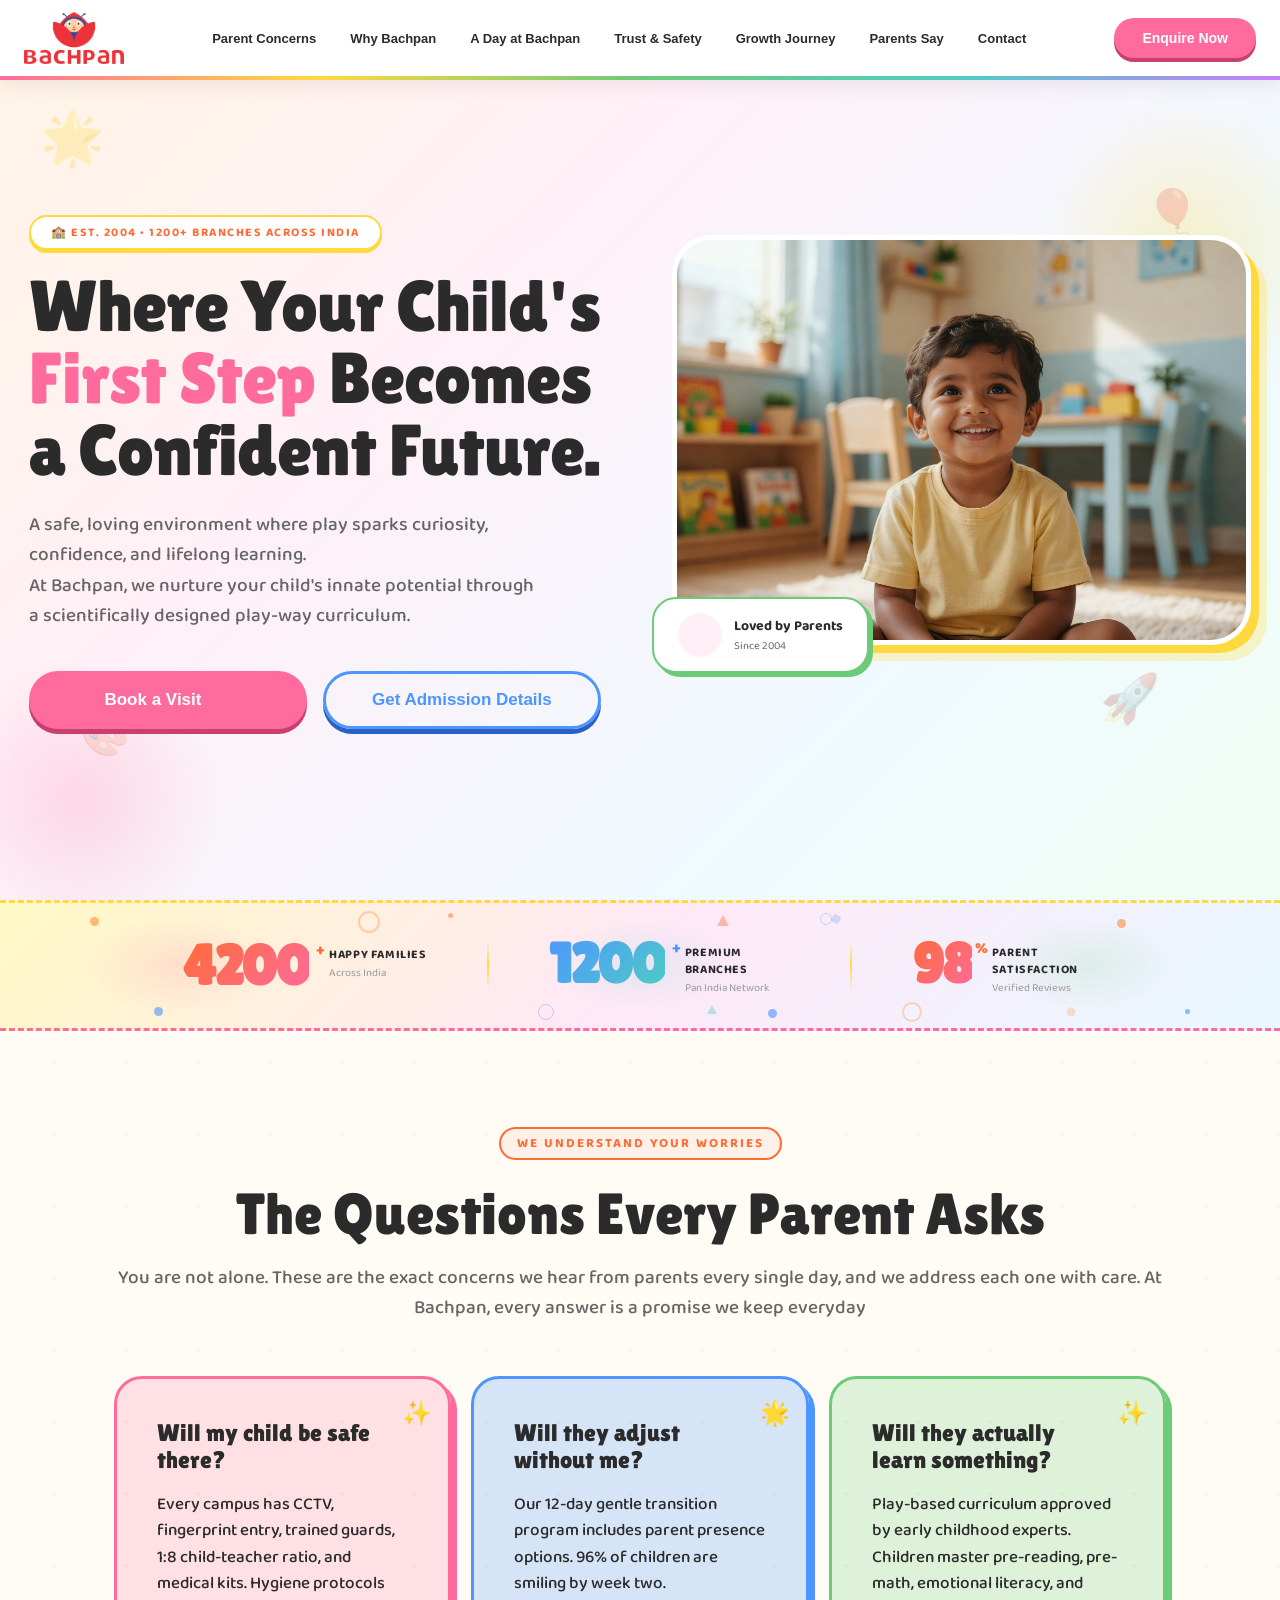
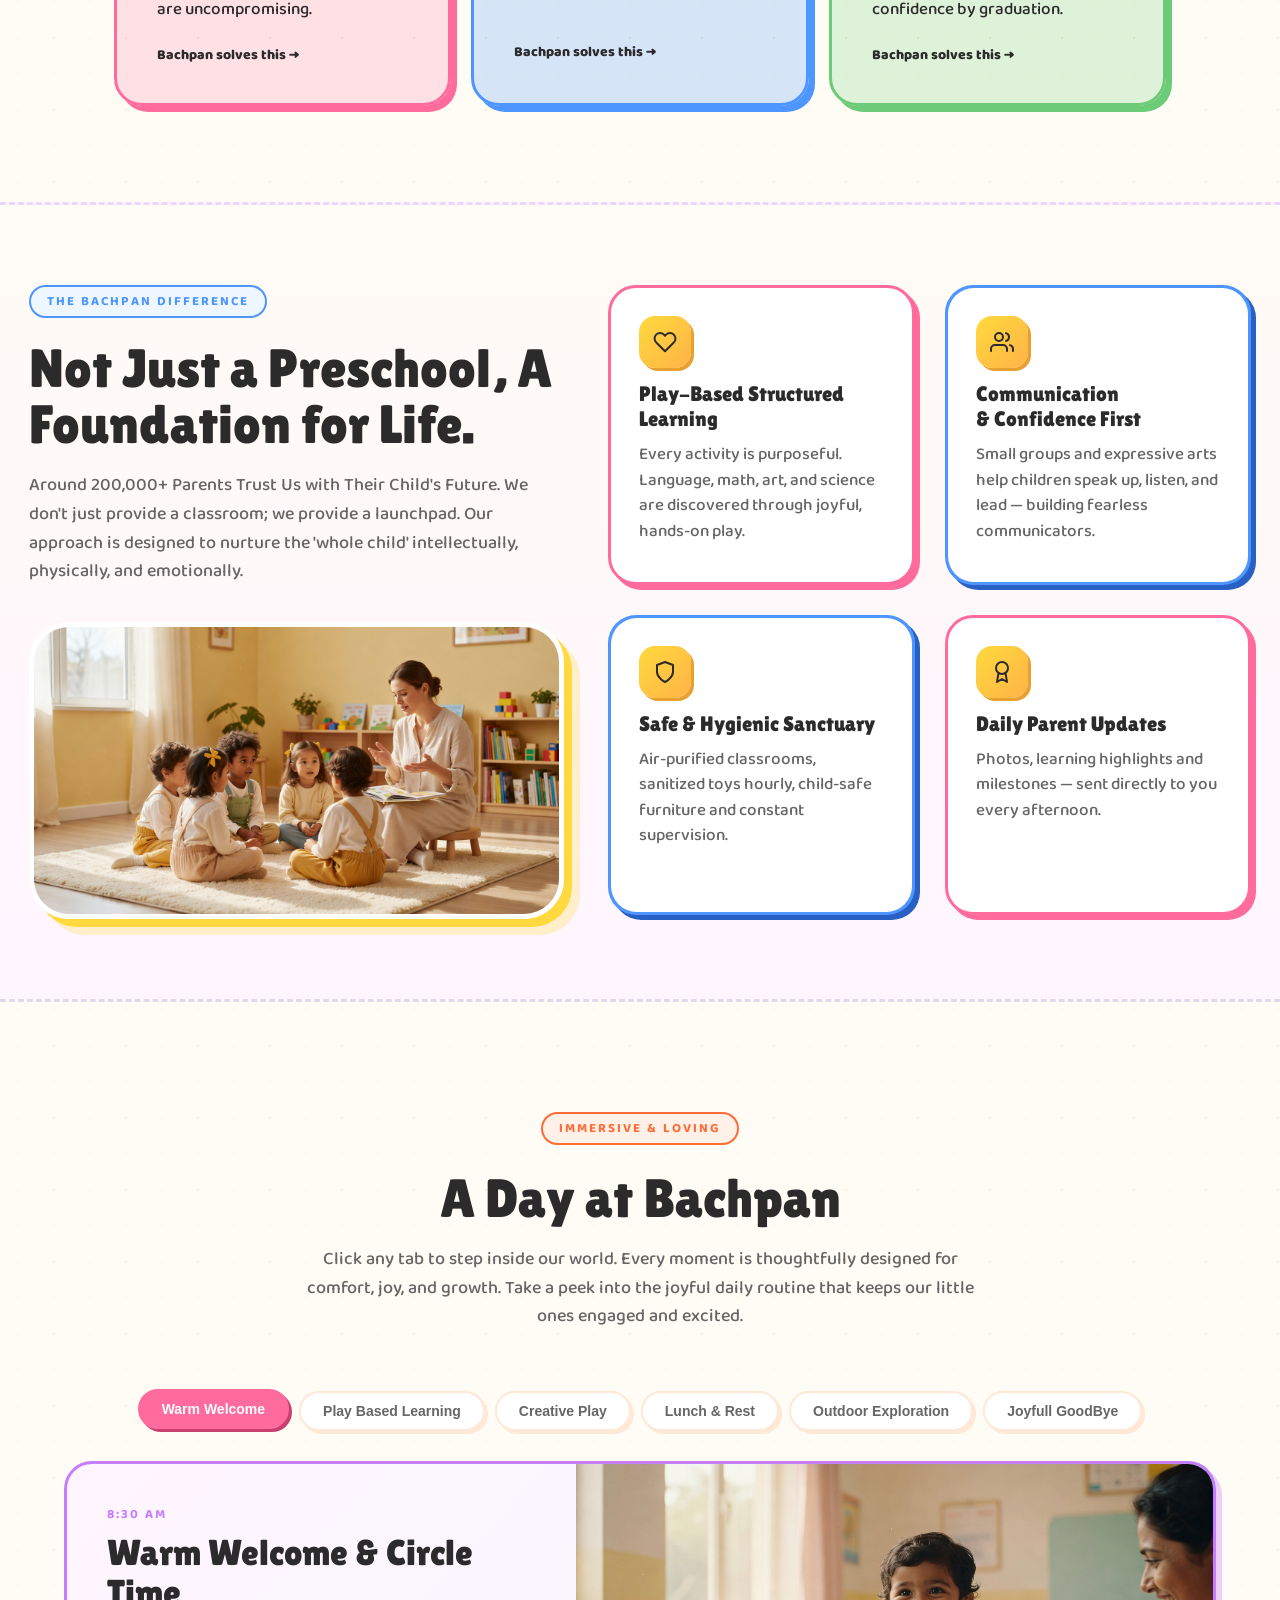
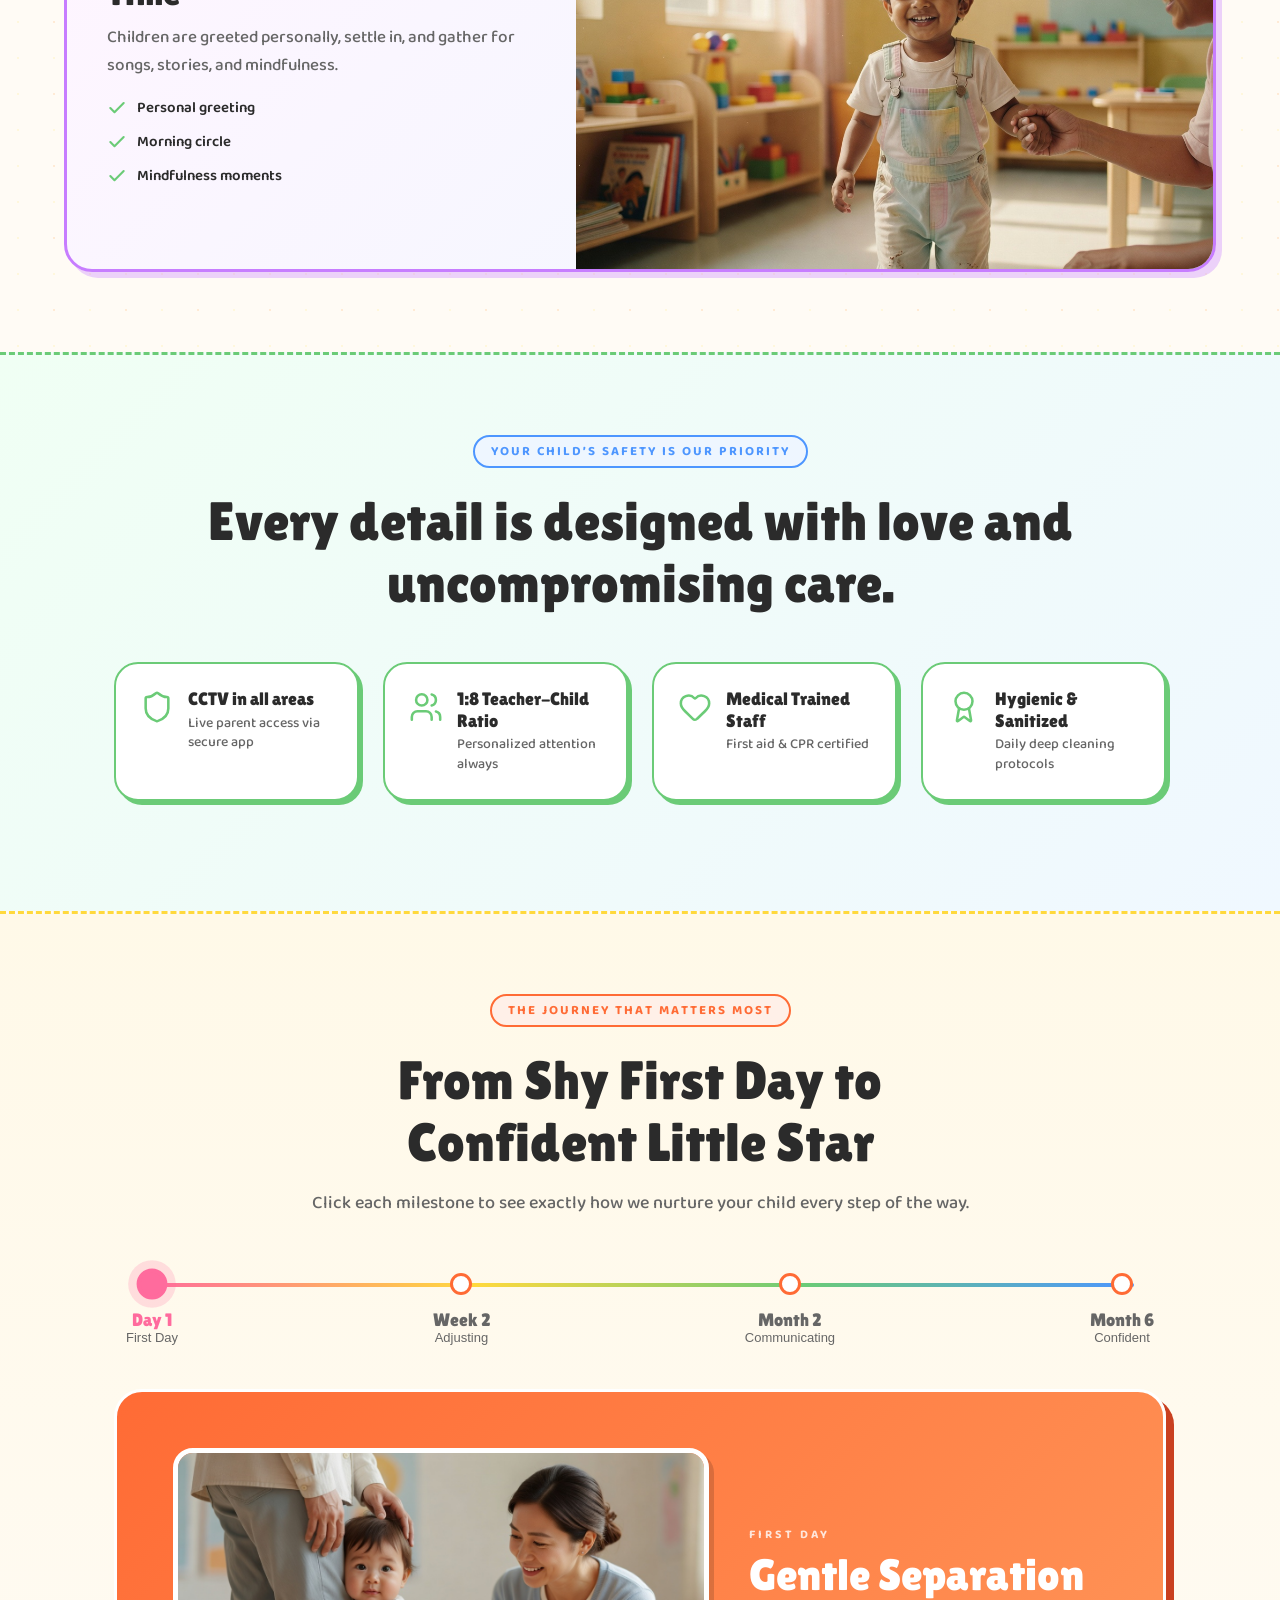
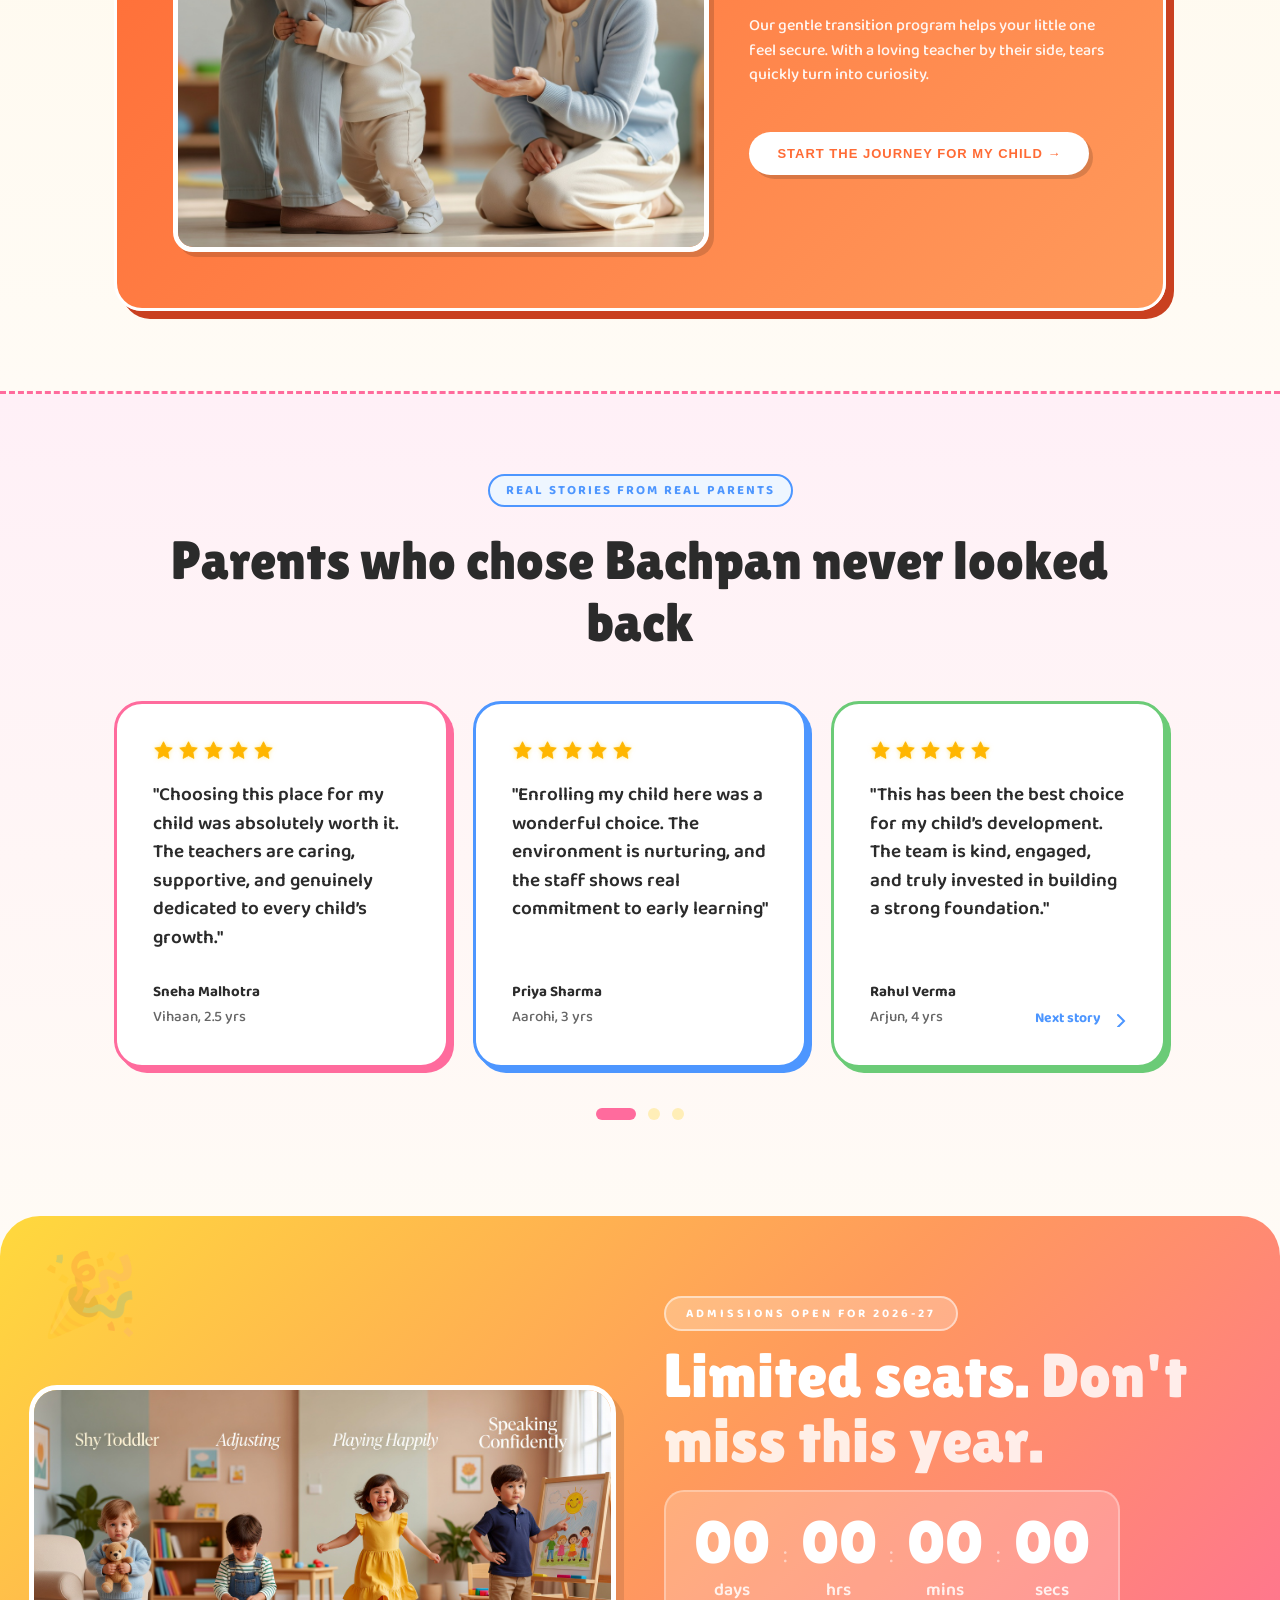
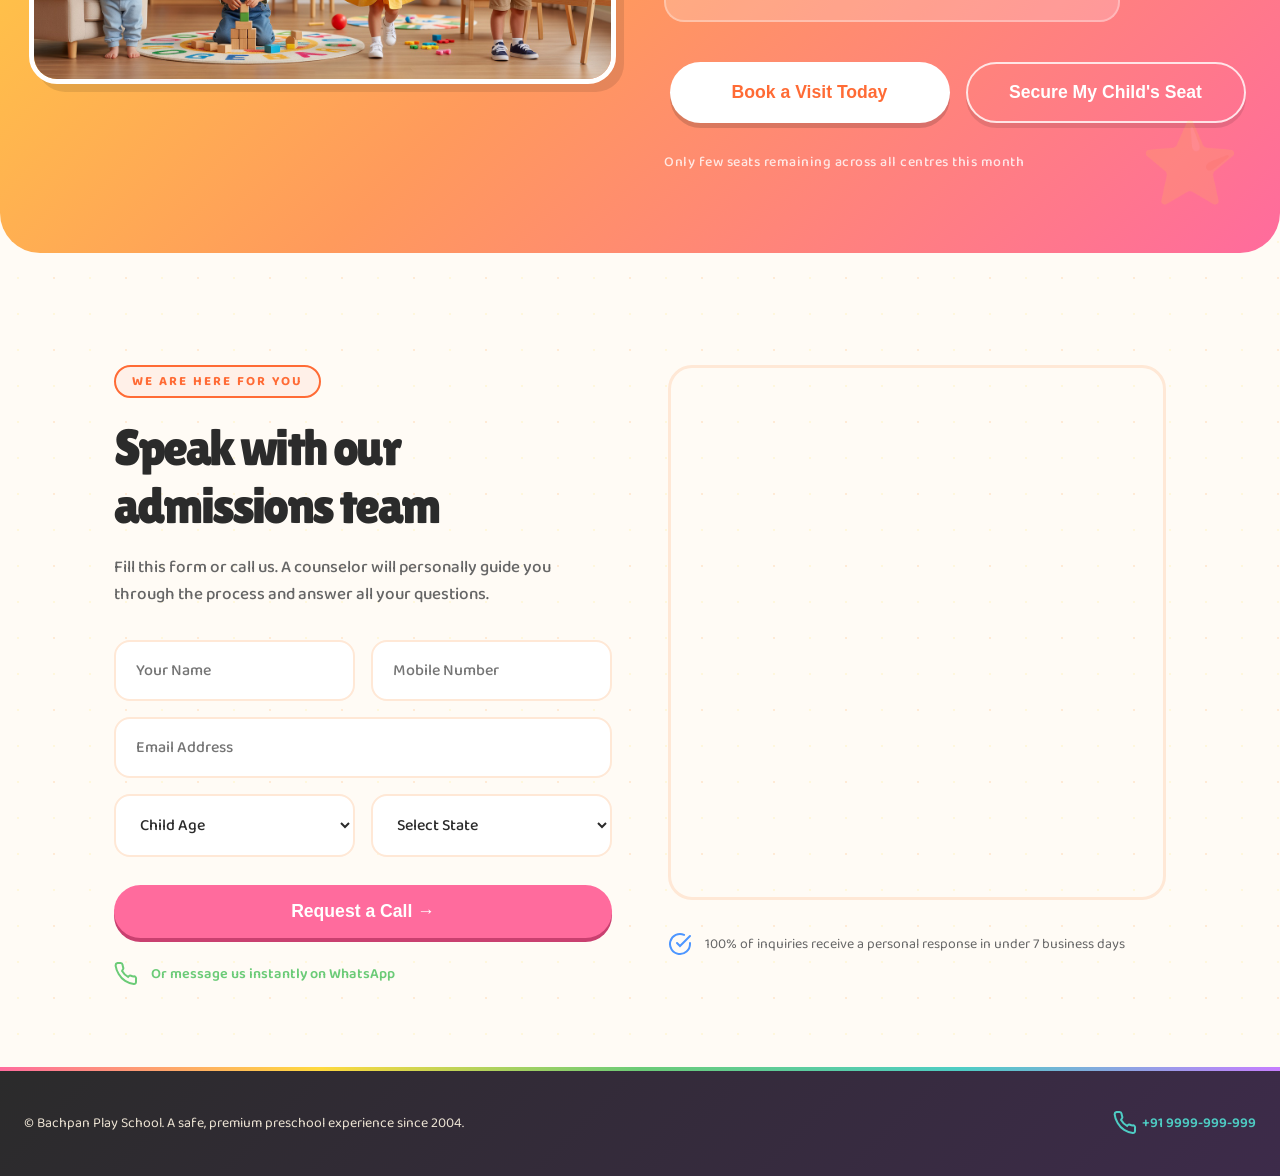
==== index.html @ 5ec2b3bc "Update index.html" ====
<!DOCTYPE html>
<html lang="en">
<head>
  <meta charset="UTF-8" />
  <meta name="viewport" content="width=device-width, initial-scale=1.0" />
  <title>Bachpan Play School — Premium Preschool</title>
  <link rel="preconnect" href="https://fonts.googleapis.com" />
  <link rel="preconnect" href="https://fonts.gstatic.com" crossorigin />
  <!-- Funky childish fonts: Lilita One (headings) + Baloo 2 (body) -->
  <link href="https://fonts.googleapis.com/css2?family=Lilita+One&family=Baloo+2:wght@400;500;600;700;800&display=swap" rel="stylesheet" />
  <script src="https://unpkg.com/lucide@latest/dist/umd/lucide.js"></script>
  <link rel="stylesheet" href="style.css">
  <style></style>
  </head>
  <body>
    <!-- NAV -->
    <nav>
        <div class="nav-inner">
            <div class="logo" onclick="window.scrollTo({top:0,behavior:'smooth'})">
            <!-- <div class="logo-icon"></div> -->
            <div class="logo-text">
                <div class="brand"><img src="bachpanlogo.webp" height="auto" width="100"></div>
                <!-- <div class="sub">PLAY SCHOOL</div> -->
            </div>
            </div>
            <div class="nav-links">
            <button onclick="scrollToSection('concerns')">Parent Concerns</button>
            <button onclick="scrollToSection('values')">Why Bachpan</button>
            <button onclick="scrollToSection('experience')">A Day at Bachpan</button>            
            <button onclick="scrollToSection('trust')">Trust &amp; Safety</button>
            <button onclick="scrollToSection('journey')">Growth Journey</button>
            <button onclick="scrollToSection('testimonials')">Parents Say</button>
            <button onclick="scrollToSection('contact')">Contact</button>
            </div>
            <div class="nav-actions">
            <!-- <button class="btn-outline" onclick="openVisitModal()">Book Visit</button> -->
            <button class="btn-solid" onclick="openAdmission()">Enquire Now</button>
            </div>
            <button class="hamburger" onclick="toggleMobileMenu()"><i data-lucide="menu" style="width:24px;height:24px"></i></button>
        </div>
        <div class="mobile-menu" id="mobileMenu">
            <button onclick="scrollTo('concerns')">Parent Concerns</button>
            <button onclick="scrollTo('value')">Why Bachpan</button>
            <button onclick="scrollTo('experience')">A Day at Bachpan</button>            
            <button onclick="scrollTo('trust')">Trust &amp; Safety</button>
            <button onclick="scrollTo('journey')">Growth Journey</button>
            <button onclick="scrollTo('testimonials')">Parents Say</button>
            <button onclick="scrollTo('contact')">Contact</button>
            <div class="mobile-btns">
            <!-- <button class="mobile-btn-outline" onclick="openVisitModal()">Book a Visit</button> -->
            <button class="mobile-btn-solid" onclick="openAdmissionModal()">Enquire for Admission</button>
            </div>
        </div>
    </nav>
    
    <!-- HERO -->
    <section class="hero">
    <!-- Fun floating shapes -->
    <div style="position:absolute;top:100px;left:40px;font-size:52px;opacity:0.25;animation:floatBob 4s ease-in-out infinite;pointer-events:none">🌟</div>
    <div style="position:absolute;top:180px;right:80px;font-size:44px;opacity:0.2;animation:floatBob 3.2s ease-in-out infinite .6s;pointer-events:none">🎈</div>
    <div style="position:absolute;bottom:130px;left:80px;font-size:40px;opacity:0.2;animation:floatBob 3.8s ease-in-out infinite 1.1s;pointer-events:none">🎨</div>
    <div style="position:absolute;bottom:160px;right:120px;font-size:48px;opacity:0.2;animation:floatBob 4.5s ease-in-out infinite .3s;pointer-events:none">🚀</div>
    <div class="hero-inner">
        <div>
        <div class="hero-badge">🏫 EST. 2004 • 1200+ BRANCHES ACROSS INDIA</div>
        <h1>Where Your Child's <span>First Step</span> Becomes <br>a Confident Future.</h1>
        <p>A safe, loving environment where play sparks curiosity, confidence, and lifelong learning. 
        <br>At Bachpan, we nurture your child's innate potential through a scientifically designed play-way curriculum.</p>
        <div class="hero-btns">
            <button class="hero-btn-primary" onclick="openAdmission()">
            Book a Visit <i data-lucide="calendar" style="width:20px;height:20px"></i>
            </button>
            <button class="hero-btn-secondary" onclick="openAdmissionModal()">
            Get Admission Details
            </button>
        </div>
        <!-- <div class="hero-stats">
            <div class="hero-stat"><div class="num">4,200+</div><div class="label">Happy Families</div></div>
            <div class="hero-stat"><div class="num">1200+</div><div class="label">Premium Branches</div></div>
            <div class="hero-stat"><div class="num">98%</div><div class="label">Parent Satisfaction</div></div>
        </div> -->
        </div>
        <div class="hero-visual">
        <div class="hero-img-wrap">
            <img src="images/hero-child.jpg" alt="Happy child at Bachpan" onerror="this.style.minHeight='400px';this.style.background='#A3C1D9'" />
        </div>
        <div class="hero-badge-card">
            <div class="hero-badge-icon"><i data-lucide="heart" style="width:22px;height:22px"></i></div>
            <div><div class="title">Loved by Parents</div><div class="sub">Since 2004</div></div>
        </div>
        </div>
    </div>
    </section>

    <!-- STATS BAR -->
    <section class="bst-wrap">
        <!-- Glows -->
        <div class="bst-glow bst-glow1"></div>
        <div class="bst-glow bst-glow2"></div>
        <div class="bst-glow bst-glow3"></div>

        <!-- Dots -->
        <div class="bst-el bst-dot" style="top:14px;left:7%;animation-delay:0s;background:#ff7a1a;"></div>
        <div class="bst-el bst-dot" style="bottom:12px;left:12%;animation-delay:0.3s;background:#2980ff;"></div>
        <div class="bst-el bst-dot" style="top:10px;left:35%;animation-delay:0.5s;background:#ff7a1a;width:5px;height:5px;"></div>
        <div class="bst-el bst-dot" style="bottom:10px;left:60%;animation-delay:1s;background:#2980ff;"></div>
        <div class="bst-el bst-dot" style="top:16px;right:12%;animation-delay:0.3s;background:#ff7a1a;"></div>
        <div class="bst-el bst-dot" style="bottom:14px;right:7%;animation-delay:0.8s;background:#2980ff;width:5px;height:5px;"></div>

        <!-- Rings -->
        <div class="bst-el bst-ring" style="width:22px;height:22px;border:2px solid rgba(255,122,26,0.3);top:8px;left:28%;animation-delay:0s;"></div>
        <div class="bst-el bst-ring" style="width:16px;height:16px;border:1.5px solid rgba(41,128,255,0.3);bottom:8px;left:42%;animation-delay:0.6s;"></div>
        <div class="bst-el bst-ring" style="width:20px;height:20px;border:2px solid rgba(255,122,26,0.25);bottom:6px;right:28%;animation-delay:1s;"></div>
        <div class="bst-el bst-ring" style="width:12px;height:12px;border:1.5px solid rgba(41,128,255,0.25);top:10px;right:35%;animation-delay:0.4s;"></div>

        <!-- Triangles -->
        <div class="bst-el bst-tri bst-tri-orange" style="top:12px;left:56%;animation-delay:0.7s;"></div>
        <div class="bst-el bst-tri bst-tri-blue" style="bottom:14px;right:44%;animation-delay:0s;"></div>

        <!-- Squares -->
        <div class="bst-el bst-square" style="background:rgba(41,128,255,0.2);top:12px;left:65%;transform:rotate(30deg);animation-delay:0.9s;"></div>
        <div class="bst-el bst-square" style="background:rgba(255,122,26,0.2);bottom:12px;right:16%;transform:rotate(20deg);animation-delay:0.2s;"></div>

        <!-- Sparkles -->
        <!-- <div class="bst-burst" style="top:6px;left:22%;animation-delay:0s;">
            <div class="bst-burst-inner"></div>
            <div class="bst-burst-inner2"></div>
        </div>
        <div class="bst-burst" style="bottom:8px;left:49%;animation-delay:0.5s;transform:scale(0.7);">
            <div class="bst-burst-inner"></div>
            <div class="bst-burst-inner2"></div>
        </div>
        <div class="bst-burst" style="top:5px;right:21%;animation-delay:1s;transform:scale(0.8);">
            <div class="bst-burst-inner"></div>
            <div class="bst-burst-inner2"></div>
        </div> -->

        <!-- Stats -->
        <div class="bst-stat">
            <div class="bst-num-wrap">
            <span class="bst-num bst-orange">4200</span>
            <span class="bst-sup bst-sup-orange">+</span>
            </div>
            <div class="bst-desc">
            <span class="bst-desc-title">Happy Families</span>
            <span class="bst-desc-sub">Across India</span>
            </div>
        </div>

        <div class="bst-divider"></div>

        <div class="bst-stat">
            <div class="bst-num-wrap">
            <span class="bst-num bst-blue">1200</span>
            <span class="bst-sup bst-sup-blue">+</span>
            </div>
            <div class="bst-desc">
            <span class="bst-desc-title">Premium Branches</span>
            <span class="bst-desc-sub">Pan India Network</span>
            </div>
        </div>

        <div class="bst-divider"></div>

        <div class="bst-stat">
            <div class="bst-num-wrap">
            <span class="bst-num bst-orange">98</span>
            <span class="bst-sup bst-sup-orange">%</span>
            </div>
            <div class="bst-desc">
            <span class="bst-desc-title">Parent Satisfaction</span>
            <span class="bst-desc-sub">Verified Reviews</span>
            </div>
        </div>
    </section>

    <!-- PARENT CONCERNS -->
    <section id="concerns" class="concerns">
    <div class="center">
        <div class="section-label">WE UNDERSTAND YOUR WORRIES</div>
        <h2>The Questions Every Parent Asks</h2>
        <p class="concerns-p">You are not alone. These are the exact concerns we hear from parents every single day, and we address each one with care.
        At Bachpan, every answer is a promise we keep everyday</p>
    </div>
    <div class="concerns-grid" id="concernsGrid">
        <div class="concern-card pink">
            <h3 class="concern-q">Will my child be safe there?</h3>
            <p class="concern-a">Every campus has CCTV, fingerprint entry, trained guards, 1:8 child-teacher ratio, and medical kits. Hygiene protocols are uncompromising.</p>
            <div class="concerns-footer">Bachpan solves this →</div>
        </div>
        <div class="concern-card orange">
            <h3 class="concern-q">Will they adjust without me?</h3>
            <p class="concern-a">Our 12-day gentle transition program includes parent presence options. 96% of children are smiling by week two.</p>
            <div class="concerns-footer">Bachpan solves this →</div>
        </div>
        <div class="concern-card">
            <h3 class="concern-q">Will they actually learn something?</h3>
            <p class="concern-a">Play-based curriculum approved by early childhood experts. Children master pre-reading, pre-math, emotional literacy, and confidence by graduation.</p>
            <div class="concerns-footer">Bachpan solves this →</div>
        </div>
    </div>    
    </section>


    <!-- ═══ VALUES ═══ -->
    <section class="divider" id="values">
    <div class="values-inner">
        <div class="values-left">
        <div class="section-blue">THE BACHPAN DIFFERENCE</div>
        <h2>Not Just a Preschool, A Foundation for Life.</h2>
        <p class="values-inner-p">Around 200,000+ Parents Trust Us with Their Child's Future. We don't just provide a classroom; we provide a launchpad. 
        Our approach is designed to nurture the 'whole child' intellectually, physically, and emotionally.</p>
        <img class="hero-img-wrap" src="images/group-activity.jpg">
        </div>
        <div class="values-right">
        <div class="value-card">
            <div class="value-icon"><svg xmlns="http://www.w3.org/2000/svg" viewBox="0 0 24 24" fill="none" stroke="currentColor" stroke-width="2" stroke-linecap="round" stroke-linejoin="round"><path d="M20.84 4.61a5.5 5.5 0 0 0-7.78 0L12 5.67l-1.06-1.06a5.5 5.5 0 0 0-7.78 7.78l1.06 1.06L12 21.23l7.78-7.78 1.06-1.06a5.5 5.5 0 0 0 0-7.78z"/></svg></div>
            <div>
                <h4>Play-Based Structured Learning</h4>
                <p>Every activity is purposeful. Language, math, art, and science are discovered through joyful, hands-on play.</p></div>
        </div>
        <div class="card-wrapper">
            <div class="value-card-blue">
            <div class="value-icon"><svg xmlns="http://www.w3.org/2000/svg" viewBox="0 0 24 24" fill="none" stroke="currentColor" stroke-width="2" stroke-linecap="round" stroke-linejoin="round"><path d="M17 21v-2a4 4 0 0 0-4-4H5a4 4 0 0 0-4 4v2"/><circle cx="9" cy="7" r="4"/><path d="M23 21v-2a4 4 0 0 0-3-3.87"/><path d="M16 3.13a4 4 0 0 1 0 7.75"/></svg></div>
            <div>
                <h4>Communication<br/> &amp; Confidence First</h4>
                <p>Small groups and expressive arts help children speak up, listen, and lead — building fearless communicators.</p></div>
            </div>
        </div>
        <div class="card-wrapper">
            <div class="value-card-blue">
            <div class="value-icon"><svg xmlns="http://www.w3.org/2000/svg" viewBox="0 0 24 24" fill="none" stroke="currentColor" stroke-width="2" stroke-linecap="round" stroke-linejoin="round"><path d="M12 22s8-4 8-10V5l-8-3-8 3v7c0 6 8 10 8 10z"/></svg></div>
            <div>
                <h4>Safe & Hygienic Sanctuary</h4>
                <p>Air-purified classrooms, sanitized toys hourly, child-safe furniture and constant supervision.</p></div>
            </div>
        </div>
        <div class="value-card">
            <div class="value-icon"><svg xmlns="http://www.w3.org/2000/svg" viewBox="0 0 24 24" fill="none" stroke="currentColor" stroke-width="2" stroke-linecap="round" stroke-linejoin="round"><circle cx="12" cy="8" r="6"/><path d="M15.477 12.89L17 22l-5-3-5 3 1.523-9.11"/></svg></div>
            <div>
                <h4>Daily Parent Updates</h4>
                <p>Photos, learning highlights and milestones — sent directly to you every afternoon.</p></div>
        </div>
        </div>
    </div>
    </section>

    <!-- ═══ EXPERIENCE ═══ -->
    <section class="divider" id="experience" style="padding:0;">
    <div id="experience" style="max-width:1200px;margin:0 auto;padding:80px 24px;">
        <div class="exp-header center">
            <div class="center">
                <div class="section-label">IMMERSIVE &amp; LOVING</div>
                <h2 class="section-title">A Day at Bachpan</h2>        
                <p>Click any tab to step inside our world. Every moment is thoughtfully designed for comfort, joy, and growth. Take a peek into the joyful daily routine that keeps our little ones engaged and excited.</p>
            </div>
        </div>
        <div class="exp-tabs">
        <button class="exp-tab active" onclick="setExperience(0,this)">Warm Welcome</button>
        <button class="exp-tab" onclick="setExperience(1,this)">Play Based Learning</button>
        <button class="exp-tab" onclick="setExperience(2,this)">Creative Play</button>
        <button class="exp-tab" onclick="setExperience(3,this)">Lunch & Rest</button>
        <button class="exp-tab" onclick="setExperience(4,this)">Outdoor Exploration</button>
        <button class="exp-tab" onclick="setExperience(5,this)">Joyfull GoodBye</button>
        </div>

        <div class="exp-panel active" id="exp-0">
        
        <div class="exp-content">
            <div class="exp-time">8:30 AM</div>
            <h4>Warm Welcome &amp; Circle Time</h4>
            <p>Children are greeted personally, settle in, and gather for songs, stories, and mindfulness.</p>
            <ul class="exp-highlights">
            <li><svg xmlns="http://www.w3.org/2000/svg" viewBox="0 0 24 24" fill="none" stroke="currentColor" stroke-width="2.5" stroke-linecap="round" stroke-linejoin="round"><polyline points="20 6 9 17 4 12"/></svg>Personal greeting</li>
            <li><svg xmlns="http://www.w3.org/2000/svg" viewBox="0 0 24 24" fill="none" stroke="currentColor" stroke-width="2.5" stroke-linecap="round" stroke-linejoin="round"><polyline points="20 6 9 17 4 12"/></svg>Morning circle</li>
            <li><svg xmlns="http://www.w3.org/2000/svg" viewBox="0 0 24 24" fill="none" stroke="currentColor" stroke-width="2.5" stroke-linecap="round" stroke-linejoin="round"><polyline points="20 6 9 17 4 12"/></svg>Mindfulness moments</li>
            </ul>
        </div>
        <div class="exp-img"><img src="images/-child.jpg" alt="Welcome Circle Time" /></div>
        </div>

        <div class="exp-panel" id="exp-1">        
        <div class="exp-content">
            <div class="exp-time">9:45 AM</div>
            <h4>Play-Based Structured Learning</h4>
            <p>Hands-on activities develop literacy, numeracy, and critical thinking through joyful play.</p>
            <ul class="exp-highlights">
            <li><svg xmlns="http://www.w3.org/2000/svg" viewBox="0 0 24 24" fill="none" stroke="currentColor" stroke-width="2.5" stroke-linecap="round" stroke-linejoin="round"><polyline points="20 6 9 17 4 12"/></svg>Building blocks</li>
            <li><svg xmlns="http://www.w3.org/2000/svg" viewBox="0 0 24 24" fill="none" stroke="currentColor" stroke-width="2.5" stroke-linecap="round" stroke-linejoin="round"><polyline points="20 6 9 17 4 12"/></svg>Early math &amp; reading</li>
            <li><svg xmlns="http://www.w3.org/2000/svg" viewBox="0 0 24 24" fill="none" stroke="currentColor" stroke-width="2.5" stroke-linecap="round" stroke-linejoin="round"><polyline points="20 6 9 17 4 12"/></svg>Sensory exploration</li>
            </ul>
        </div>
        <div class="exp-img"><img src="images/learning.jpg" alt="Play-Based Learning" /></div>
        </div>

        <div class="exp-panel" id="exp-2">        
        <div class="exp-content">
            <div class="exp-time">11:15 AM</div>
            <h4>Creative Arts &amp; Interactive Play</h4>
            <p>Imaginative crafts, music, movement, and nutritious snacks in a clean setting with joyful learning experiences.</p>
            <ul class="exp-highlights">
            <li><svg xmlns="http://www.w3.org/2000/svg" viewBox="0 0 24 24" fill="none" stroke="currentColor" stroke-width="2.5" stroke-linecap="round" stroke-linejoin="round"><polyline points="20 6 9 17 4 12"/></svg>Art &amp; craft</li>
            <li><svg xmlns="http://www.w3.org/2000/svg" viewBox="0 0 24 24" fill="none" stroke="currentColor" stroke-width="2.5" stroke-linecap="round" stroke-linejoin="round"><polyline points="20 6 9 17 4 12"/></svg>Music &amp; dance</li>
            <li><svg xmlns="http://www.w3.org/2000/svg" viewBox="0 0 24 24" fill="none" stroke="currentColor" stroke-width="2.5" stroke-linecap="round" stroke-linejoin="round"><polyline points="20 6 9 17 4 12"/></svg>Nutritious snack</li>
            </ul>
        </div>
        <div class="exp-img"><img src="images/art-activity.jpg" alt="Creative Arts"/></div>
        </div>

        <div class="exp-panel" id="exp-3">        
        <div class="exp-content">
            <div class="exp-time">1:00 PM</div>
            <h4>Healthy Lunch &amp; Rest</h4>
            <p>Fresh lunch, nature walks, then calm quiet time for rest and recharge in a peaceful, nurturing environment.</p>
            <ul class="exp-highlights">
            <li><svg xmlns="http://www.w3.org/2000/svg" viewBox="0 0 24 24" fill="none" stroke="currentColor" stroke-width="2.5" stroke-linecap="round" stroke-linejoin="round"><polyline points="20 6 9 17 4 12"/></svg>Outdoor play</li>
            <li><svg xmlns="http://www.w3.org/2000/svg" viewBox="0 0 24 24" fill="none" stroke="currentColor" stroke-width="2.5" stroke-linecap="round" stroke-linejoin="round"><polyline points="20 6 9 17 4 12"/></svg>Nature discovery</li>
            <li><svg xmlns="http://www.w3.org/2000/svg" viewBox="0 0 24 24" fill="none" stroke="currentColor" stroke-width="2.5" stroke-linecap="round" stroke-linejoin="round"><polyline points="20 6 9 17 4 12"/></svg>Rest &amp; recharge</li>
            </ul>
        </div>
        <div class="exp-img"><img src="images/safety.jpg" alt="Rest Room" /></div>
        </div>

        <div class="exp-panel" id="exp-4">        
        <div class="exp-content">
            <div class="exp-time">1:00 PM</div>
            <h4>Outdoor Exploration &amp; Rest</h4>
            <p>Fresh air play, nature walks, then calm quiet time for rest and recharge in a peaceful, balanced routine.</p>
            <ul class="exp-highlights">
            <li><svg xmlns="http://www.w3.org/2000/svg" viewBox="0 0 24 24" fill="none" stroke="currentColor" stroke-width="2.5" stroke-linecap="round" stroke-linejoin="round"><polyline points="20 6 9 17 4 12"/></svg>Outdoor play</li>
            <li><svg xmlns="http://www.w3.org/2000/svg" viewBox="0 0 24 24" fill="none" stroke="currentColor" stroke-width="2.5" stroke-linecap="round" stroke-linejoin="round"><polyline points="20 6 9 17 4 12"/></svg>Nature discovery</li>
            <li><svg xmlns="http://www.w3.org/2000/svg" viewBox="0 0 24 24" fill="none" stroke="currentColor" stroke-width="2.5" stroke-linecap="round" stroke-linejoin="round"><polyline points="20 6 9 17 4 12"/></svg>Rest &amp; recharge</li>
            </ul>
        </div>
        <div class="exp-img"><img src="images/playground.jpg" alt="Outdoor Play" /></div>
        </div>

        <div class="exp-panel" id="exp-5">        
        <div class="exp-content">
            <div class="exp-time">3:00 PM</div>
            <h4>Storytelling &amp; Happy Goodbyes</h4>
            <p>Beautiful stories, reflection, and warm handovers with personalized parent updates.</p>
            <ul class="exp-highlights">
            <li><svg xmlns="http://www.w3.org/2000/svg" viewBox="0 0 24 24" fill="none" stroke="currentColor" stroke-width="2.5" stroke-linecap="round" stroke-linejoin="round"><polyline points="20 6 9 17 4 12"/></svg>Story time</li>
            <li><svg xmlns="http://www.w3.org/2000/svg" viewBox="0 0 24 24" fill="none" stroke="currentColor" stroke-width="2.5" stroke-linecap="round" stroke-linejoin="round"><polyline points="20 6 9 17 4 12"/></svg>Reflection</li>
            <li><svg xmlns="http://www.w3.org/2000/svg" viewBox="0 0 24 24" fill="none" stroke="currentColor" stroke-width="2.5" stroke-linecap="round" stroke-linejoin="round"><polyline points="20 6 9 17 4 12"/></svg>Daily parent update</li>
            </ul>
        </div>
        <div class="exp-img"><img src="images/confident.jpg" alt="Storytelling" /></div>
        </div>
    </div>
    </section>

    <!-- TRUST & SAFETY -->
    <section class="safety-section" id="trust">   
        <div class="center">     
        <div class="section-blue">YOUR CHILD’S SAFETY IS OUR PRIORITY</div>
        <h2>Every detail is designed with love and uncompromising care.</h2>
        </div>
        <div class="safety-grid">
            <div class="safety-item">
            <div class="safety-icon">
                <svg viewBox="0 0 24 24" fill="none" stroke="currentColor" stroke-width="1.8" stroke-linecap="round" stroke-linejoin="round">
                <path d="M20 13c0 5-3.5 7.5-7.66 8.95a1 1 0 0 1-.67-.01C7.5 20.5 4 18 4 13V6a1 1 0 0 1 1-1c2 0 4.5-1.2 6.24-2.72a1.17 1.17 0 0 1 1.52 0C14.51 3.81 17 5 19 5a1 1 0 0 1 1 1z"/>
                </svg>
            </div>
            <div class="safety-text">
                <h3 class="safety-title">CCTV in all areas</h3>
                <p class="safety-desc">Live parent access via secure app</p>
            </div>
            </div>

            <div class="safety-item">
            <div class="safety-icon">
                <svg viewBox="0 0 24 24" fill="none" stroke="currentColor" stroke-width="1.8" stroke-linecap="round" stroke-linejoin="round">
                <path d="M16 21v-2a4 4 0 0 0-4-4H6a4 4 0 0 0-4 4v2"/>
                <path d="M16 3.128a4 4 0 0 1 0 7.744"/>
                <path d="M22 21v-2a4 4 0 0 0-3-3.87"/>
                <circle cx="9" cy="7" r="4"/>
                </svg>
            </div>
            <div class="safety-text">
                <h3 class="safety-title">1:8 Teacher-Child Ratio</h3>
                <p class="safety-desc">Personalized attention always</p>
            </div>
            </div>

            <div class="safety-item">
            <div class="safety-icon">
                <svg viewBox="0 0 24 24" fill="none" stroke="currentColor" stroke-width="1.8" stroke-linecap="round" stroke-linejoin="round">
                <path d="M2 9.5a5.5 5.5 0 0 1 9.591-3.676.56.56 0 0 0 .818 0A5.49 5.49 0 0 1 22 9.5c0 2.29-1.5 4-3 5.5l-5.492 5.313a2 2 0 0 1-3 .019L5 15c-1.5-1.5-3-3.2-3-5.5"/>
                </svg>
            </div>
            <div class="safety-text">
                <h3 class="safety-title">Medical Trained Staff</h3>
                <p class="safety-desc">First aid & CPR certified</p>
            </div>
            </div>

            <div class="safety-item">
            <div class="safety-icon">
                <svg viewBox="0 0 24 24" fill="none" stroke="currentColor" stroke-width="1.8" stroke-linecap="round" stroke-linejoin="round">
                <path d="m15.477 12.89 1.515 8.526a.5.5 0 0 1-.81.47l-3.58-2.687a1 1 0 0 0-1.197 0l-3.586 2.686a.5.5 0 0 1-.81-.469l1.514-8.526"/>
                <circle cx="12" cy="8" r="6"/>
                </svg>
            </div>
            <div class="safety-text">
                <h3 class="safety-title">Hygienic & Sanitized</h3>
                <p class="safety-desc">Daily deep cleaning protocols</p>
            </div>
            </div>
        </div>
    </section>

    <!-- ═══════════════ GROWTH JOURNEY TIMELINE ═══════════════ -->
        <section id="journey">
        <div class="inner">
            <div class="center">
            <div class="section-label">THE JOURNEY THAT MATTERS MOST</div>
            <h2>From Shy First Day to<br/> Confident Little Star</h2>
            <p id="journey-p">Click each milestone to see exactly how we nurture your child every step of the way.</p>
            </div>

            <div class="timeline-nav" style="margin-top:3.5rem">
            <div class="timeline-line"></div>
            <button class="timeline-btn active" id="tlBtn0" onclick="setTimeline(0)">
                <div class="timeline-dot"></div>
                <span class="t-label">Day 1</span>
                <span class="t-time">First Day</span>
            </button>
            <button class="timeline-btn" id="tlBtn1" onclick="setTimeline(1)">
                <div class="timeline-dot"></div>
                <span class="t-label">Week 2</span>
                <span class="t-time">Adjusting</span>
            </button>
            <button class="timeline-btn" id="tlBtn2" onclick="setTimeline(2)">
                <div class="timeline-dot"></div>
                <span class="t-label">Month 2</span>
                <span class="t-time">Communicating</span>
            </button>
            <button class="timeline-btn" id="tlBtn3" onclick="setTimeline(3)">
                <div class="timeline-dot"></div>
                <span class="t-label">Month 6</span>
                <span class="t-time">Confident</span>
            </button>
            </div>

            <div id="timelineDetails">
                <div class="timeline-detail active" id="tlDetail0">
                    <div class="timeline-img">
                    <img src="images/firstday.jpg" alt="Gentle Separation" onerror="this.style.background='#A3C1D9';this.style.minHeight='200px'" style="background: rgb(163, 193, 217); min-height: 200px;">
                    </div>
                    <div>
                    <div class="timeline-period">FIRST DAY</div>
                    <div class="timeline-heading">Gentle Separation</div>
                    <p class="timeline-text">Our gentle transition program helps your little one feel secure. With a loving teacher by their side, tears quickly turn into curiosity.</p>
                    <button class="btn-journey" onclick="openAdmission()">START THE JOURNEY FOR MY CHILD →</button>
                    </div>
                </div>
                
                <div class="timeline-detail" id="tlDetail1">
                    <div class="timeline-img">
                    <img src="images/play-learning.jpg" alt="Making Friends" onerror="this.style.background='#A3C1D9';this.style.minHeight='200px'" style="background: rgb(163, 193, 217); min-height: 200px;">
                    </div>
                    <div>
                    <div class="timeline-period">ADJUSTING</div>
                    <div class="timeline-heading">Making Friends</div>
                    <p class="timeline-text">Through play, children discover shared joy. Our small groups build friendships, helping your child feel happy and included.</p>
                    <button class="btn-journey" onclick="openAdmission()">START THE JOURNEY FOR MY CHILD →</button>
                    </div>
                </div>
                
                <div class="timeline-detail" id="tlDetail2">
                    <div class="timeline-img">
                    <img src="images/playgroup.jpg" alt="Finding Their Voice" onerror="this.style.background='#A3C1D9';this.style.minHeight='200px'" style="background: rgb(163, 193, 217); min-height: 200px;">
                    </div>
                    <div>
                    <div class="timeline-period">COMMUNICATING</div>
                    <div class="timeline-heading">Finding Their Voice</div>
                    <p class="timeline-text">Storytelling, songs, and open-ended questions develop language. Your child starts expressing thoughts, needs, and beautiful stories.</p>
                    <button class="btn-journey" onclick="openAdmission()">START THE JOURNEY FOR MY CHILD →</button>
                    </div>
                </div>
                
                <div class="timeline-detail" id="tlDetail3">
                    <div class="timeline-img">
                    <img src="images/confident-child.jpg" alt="Ready for the World" onerror="this.style.background='#A3C1D9';this.style.minHeight='200px'" style="background: rgb(163, 193, 217); min-height: 200px;">
                    </div>
                    <div>
                    <div class="timeline-period">CONFIDENT</div>
                    <div class="timeline-heading">Ready for the World</div>
                    <p class="timeline-text">Independence, empathy, and problem-solving skills flourish. Your child leaves Bachpan as a confident, curious learner ready for the next chapter.</p>
                    <button class="btn-journey" onclick="openAdmission()">START THE JOURNEY FOR MY CHILD →</button>
                    </div>
                </div>
            </div>
        </div>
    </section>

    <!-- ═══════════════ TESTIMONIALS ═══════════════ -->
    <section id="testimonials">
    <div class="inner">
        <div class="center">
        <div class="section-blue">REAL STORIES FROM REAL PARENTS</div>
        <h2>Parents who chose Bachpan never looked back</h2>
        </div>

        <div class="testimonials-grid" id="testimonialsGrid">
        <!-- Cards injected by JS -->
        </div>

        <div class="testimonial-dots" id="testimonialDots"></div>
    </div>
    </section>


    <!-- ═══════════════ ADMISSIONS OPEN ═══════════════ -->
    <section id="final-cta">
    <div class="cta-inner">

        <!-- LEFT: your school image -->
        <div class="cta-image-col">
        <img src="images/growth-journey.jpg" alt="Students in classroom" />
        </div>

        <!-- RIGHT: all your content -->
        <div class="cta-content-col">
        <div class="cta-admissions-badge">ADMISSIONS OPEN FOR 2026-27</div>
        <h2>Limited seats. <span>Don't miss this year.</span></h2>

        <div class="countdown">
            <div class="count-block">
            <span class="count-num" id="daysLeft">00</span>
            <span class="count-unit">days</span>
            </div>
            <span class="count-sep">:</span>
            <div class="count-block">
            <span class="count-num" id="hoursLeft">00</span>
            <span class="count-unit">hrs</span>
            </div>
            <span class="count-sep">:</span>
            <div class="count-block">
            <span class="count-num" id="minsLeft">00</span>
            <span class="count-unit">mins</span>
            </div>
            <span class="count-sep">:</span>
            <div class="count-block">
            <span class="count-num" id="secsLeft">00</span>
            <span class="count-unit">secs</span>
            </div>
        </div>

        <div class="cta-btns">
            <button class="btn-cta-primary" onclick="openVisit()">Book a Visit Today</button>
            <button class="btn-cta-outline" onclick="openAdmission()">Secure My Child's Seat</button>
        </div>
        <p class="cta-note">Only few seats remaining across all centres this month</p>
        </div>

    </div>
    </section>

    <!-- ═══════════════ CONTACT ═══════════════ -->
    <section id="contact">
    <div class="contact-grid">
        <!-- Form -->
        <div>
        <div class="section-label">WE ARE HERE FOR YOU</div>
        <h2 class="section-title" style="font-size:clamp(32px,4vw,60px);letter-spacing:-2.8px;margin-top:.5rem">Speak with our admissions team</h2>
        <p class="contact-sub">Fill this form or call us. A counselor will personally guide you through the process and answer all your questions.</p>

        <form class="contact-form" onsubmit="handleContactSubmit(event)">
            <div class="form-grid2">
            <input class="form-input" name="name" placeholder="Your Name" required="">
            <input class="form-input" name="phone" placeholder="Mobile Number" required="">
            </div>
            <input class="form-input" name="email" type="email" placeholder="Email Address" required="">
            <div class="form-grid2">
            <select class="form-input" name="age" required="">
                <option value="">Child Age</option>
                <option>2 years</option><option>3 years</option><option>4 years</option><option>5 years</option>
            </select>
            <select class="form-input" name="branch">                
                <option>Select State</option>
                <option>Delhi</option>
                <option>Mumbai</option>
                <option>Bangalore</option>
                <option>Hyderabad</option>
                <option>Pune</option>
            </select>
            </div>
            <button type="submit" class="btn-submit">Request a Call →</button>
        </form>

        <div class="whatsapp-link" onclick="openWhatsApp()">
            <svg width="25" height="25" fill="none" stroke="currentColor" stroke-width="2" stroke-linecap="round"><path d="M22 16.92v3a2 2 0 0 1-2.18 2 19.79 19.79 0 0 1-8.63-3.07A19.5 19.5 0 0 1 4.69 12 19.79 19.79 0 0 1 1.61 3.18C1.62 2.1 2.45 1.23 3.53 1h3a2 2 0 0 1 2 1.72 12.84 12.84 0 0 0 .7 2.81 2 2 0 0 1-.45 2.11L8.09 8.91a16 16 0 0 0 6 6l.77-.77a2 2 0 0 1 2.11-.45 12.84 12.84 0 0 0 2.81.7A2 2 0 0 1 22 16.92z"></path></svg>
            Or message us instantly on WhatsApp
        </div>
        </div>

        <!-- Map & Inquiries -->
        <div>
        <!-- <div class="section-label" style="margin-bottom:1.25rem">OUR CENTRES</div> -->
        <div class="map-wrap">
            <iframe src="https://www.google.com/maps/embed?pb=!1m18!1m12!1m3!1d3500.86908925134!2d77.17897307422425!3d28.663638182669747!2m3!1f0!2f0!3f0!3m2!1i1024!2i768!4f13.1!3m3!1m2!1s0x390cfd7f27998d63%3A0xcab4cee068cbffb1!2sS.K%20Educations%20Pvt.%20Ltd.%20(Bachpan%20play%20school)!5e0!3m2!1sen!2sin!4v1776409983092!5m2!1sen!2sin" loading="lazy" title="Our locations"></iframe>
        </div>

        <div class="response-note">
                <svg width="25" height="25" fill="none" stroke="currentColor" stroke-width="2" stroke-linecap="round"><path d="M22 11.08V12a10 10 0 1 1-5.93-9.14"></path><polyline points="22 4 12 14.01 9 11.01"></polyline></svg>
                100% of inquiries receive a personal response in under 7 business days
            </div>
    </div>
    </section>

    <!-- ═══════════════ FOOTER ═══════════════ -->
    <footer>
        <div class="footer-inner">
            <div>© Bachpan Play School. A safe, premium preschool experience since 2004.</div>
            <div class="footer-links">
            <span onclick="window.location.href='tel:+919810012345'">
                <svg width="25" height="25" fill="none" stroke="currentColor" stroke-width="2" stroke-linecap="round"><path d="M22 16.92v3a2 2 0 0 1-2.18 2 19.79 19.79 0 0 1-8.63-3.07A19.5 19.5 0 0 1 4.69 12 19.79 19.79 0 0 1 1.61 3.18C1.62 2.1 2.45 1.23 3.53 1h3a2 2 0 0 1 2 1.72 12.84 12.84 0 0 0 .7 2.81 2 2 0 0 1-.45 2.11L8.09 8.91a16 16 0 0 0 6 6l.77-.77a2 2 0 0 1 2.11-.45 12.84 12.84 0 0 0 2.81.7A2 2 0 0 1 22 16.92z"></path></svg>
                +91 9999-999-999
            </span>
            <!-- <span onclick="openWhatsApp()">WhatsApp</span> -->
            </div>
        </div>
    </footer>

    <!-- ═══════════════ INQUIRY MODAL ═══════════════ -->
    <div class="modal-backdrop" id="modalBackdrop" style="display:none" onclick="closeModal()">
    <div class="modal-box" onclick="event.stopPropagation()">
        <div class="modal-inner">
        <button class="modal-close" onclick="closeModal()">
            <svg width="22" height="22" fill="none" stroke="currentColor" stroke-width="2" stroke-linecap="round"><line x1="18" y1="6" x2="6" y2="18"/><line x1="6" y1="6" x2="18" y2="18"/></svg>
        </button>

        <div class="modal-header">
            <div class="modal-icon" id="modalIcon"></div>
            <div>
            <div class="modal-title" id="modalTitle"></div>
            <div class="modal-sub">Our admissions counselor will connect with you soon.</div>
            </div>
        </div>

        <form class="modal-form" id="modalForm" onsubmit="handleModalSubmit(event)">
            <div class="form-row">
            <div class="form-group">
                <label>Parent Name</label>
                <input type="text" id="mName" class="modal-input" placeholder="Full name" />
                <span class="field-error" id="errName"></span>
            </div>
            <div class="form-group">
                <label>Phone / WhatsApp</label>
                <input type="tel" id="mPhone" class="modal-input" placeholder="9999 999 999" />
                <span class="field-error" id="errPhone"></span>
            </div>            
            </div>
            <div class="form-row">
            <!-- <div class="form-group">
                <label>Email Address</label>
                <input type="email" id="mEmail" class="modal-input" placeholder="you@email.com" />
                <span class="field-error" id="errEmail"></span>
            </div> -->
            <div class="form-group">
            <label>Preferred Branch</label>
            <select id="mBranch" class="modal-input">
                <option>Select Branch</option>
                <option>Mumbai</option>
                <option>Bangalore</option>
                <option>Hyderabad</option>
                <option>Pune</option>
            </select>
            </div>
            <div class="form-group">
                <label>Child's Age</label>
                <input type="text" id="mAge" class="modal-input" placeholder="2 Years"/>            
                <span class="field-error" id="errAge"></span>
            </div>            
            </div>
            
            <div class="form-group" id="visitDateGroup" style="display:none">
            <label>Preferred Visit Date</label>
            <input type="date" id="mDate" class="modal-input" />
            <span class="field-error" id="errDate"></span>
            </div>
            <div class="form-group">
            <label>Anything else we should know? (Optional)</label>
            <textarea id="mMessage" class="modal-input" rows="3" style="resize:vertical" placeholder="Special needs, preferred timings..."></textarea>
            </div>
            <button type="submit" class="btn-modal-submit" id="modalSubmitBtn">
            <span id="modalBtnText"></span>
            <svg width="20" height="20" fill="none" stroke="currentColor" stroke-width="2" stroke-linecap="round"><line x1="5" y1="12" x2="19" y2="12"/><polyline points="12 5 19 12 12 19"/></svg>
            </button>
            <p class="modal-policy">We respect your time — response within 24 hours during working hours</p>
        </form>
        </div>
    </div>
    </div>

    <!-- ═══════════════ LIGHTBOX ═══════════════ -->
    <div class="lightbox-backdrop" id="lightboxBackdrop" style="display:none" onclick="closeLightbox()">
    <div class="lightbox-wrap" onclick="event.stopPropagation()">
        <button class="lightbox-close" onclick="closeLightbox()">
        <svg width="32" height="32" fill="none" stroke="currentColor" stroke-width="2" stroke-linecap="round"><line x1="18" y1="6" x2="6" y2="18"/><line x1="6" y1="6" x2="18" y2="18"/></svg>
        </button>
        <div class="lightbox-img-wrap">
        <img id="lbImg" src="" alt="" onerror="this.style.background='#A3C1D9'" />
        <div class="lightbox-overlay"></div>
        <div class="lightbox-caption">
            <div class="lightbox-time" id="lbTime"></div>
            <div class="lightbox-title" id="lbTitle"></div>
            <p class="lightbox-desc" id="lbDesc"></p>
        </div>
        </div>
        <div class="lightbox-nav">
        <button class="lb-btn" onclick="changeLightbox(-1)">
            <svg width="20" height="20" fill="none" stroke="currentColor" stroke-width="2" stroke-linecap="round"><polyline points="15 18 9 12 15 6"/></svg>
            Previous
        </button>
        <span class="lb-counter" id="lbCounter"></span>
        <button class="lb-btn" onclick="changeLightbox(1)">
            Next
            <svg width="20" height="20" fill="none" stroke="currentColor" stroke-width="2" stroke-linecap="round"><polyline points="9 18 15 12 9 6"/></svg>
        </button>
        </div>
    </div>
    </div>
    
    











    <script>
        // ─── ICON ───
        lucide.createIcons();    
    </script>    
    <script>
        function scrollToSection(id) {
            document.getElementById(id).scrollIntoView({ behavior: 'smooth' });
        }


        // ─── EXPERIENCE TABS ───
        function setExperience(index, btn) {
            document.querySelectorAll('.exp-tab').forEach(b => b.classList.remove('active'));
            document.querySelectorAll('.exp-panel').forEach(p => p.classList.remove('active'));
            btn.classList.add('active');
            document.getElementById('exp-' + index).classList.add('active');
        }


        const timelineSteps = [
            { label:"Day 1", time:"First Day", description:"Gentle Separation", image:"images/firstday.jpg", detail:"Our gentle transition program helps your little one feel secure. With a loving teacher by their side, tears quickly turn into curiosity." },
            { label:"Week 2", time:"Adjusting", description:"Making Friends", image:"images/playgroup.jpg", detail:"Through play, children discover shared joy. Our small groups build friendships, helping your child feel happy and included." },
            { label:"Month 2", time:"Communicating", description:"Finding Their Voice", image:"images/learning.jpg", detail:"Storytelling, songs, and open-ended questions develop language. Your child starts expressing thoughts, needs, and beautiful stories." },
            { label:"Month 6", time:"Confident", description:"Ready for the World", image:"images/confident.jpg", detail:"Independence, empathy, and problem-solving skills flourish. Your child leaves Bachpan as a confident, curious learner ready for the next chapter." }
        ];

        /* ── TIMELINE ── */
        function renderTimelineDetails() {
            const wrap = document.getElementById('timelineDetails');
            wrap.innerHTML = timelineSteps.map((step, i) => `
            <div class="timeline-detail${i===0?' active':''}" id="tlDetail${i}">
                <div class="timeline-img">
                <img src="${step.image}" alt="${step.description}" onerror="this.style.background='#A3C1D9';this.style.minHeight='200px'" />
                </div>
                <div>
                <div class="timeline-period">${step.time.toUpperCase()}</div>
                <div class="timeline-heading">${step.description}</div>
                <p class="timeline-text">${step.detail}</p>
                <button class="btn-journey" onclick="openAdmission()">START THIS JOURNEY FOR MY CHILD →</button>
                </div>
            </div>
            `).join('');
        }
        function setTimeline(idx) {
            activeTimeline = idx;
            document.querySelectorAll('.timeline-btn').forEach((b,i) => b.classList.toggle('active', i===idx));
            document.querySelectorAll('.timeline-detail').forEach((d,i) => d.classList.toggle('active', i===idx));
        }


        /* ── TESTIMONIALS ── */
        const testimonials = [
            { text: "Choosing this place for my child was absolutely worth it. The teachers are caring, supportive, and genuinely dedicated to every child’s growth.", name: "Sneha Malhotra", child: "Vihaan, 2.5 yrs" },
            { text: "Enrolling my child here was a wonderful choice. The environment is nurturing, and the staff shows real commitment to early learning", name: "Priya Sharma", child: "Aarohi, 3 yrs" },
            { text: "This has been the best choice for my child’s development. The team is kind, engaged, and truly invested in building a strong foundation.", name: "Rahul Verma", child: "Arjun, 4 yrs" },
            { text: "Sending my child here was the best decision. The staff is warm, attentive, and truly passionate about early childhood.", name: "Anjali Nair", child: "Kabir, 2 yrs" },
            { text: "The facilities are immaculate and the daily updates keep us in the loop. We feel like partners in our child's growth.", name: "Deepika Iyer", child: "Meera, 3.5 yrs" },
            { text: "Bachpan gave our shy daughter the confidence to express herself. She's a completely different child — in the best way!", name: "Kavita Rao", child: "Diya, 4 yrs" },
            { text: "Choosing this place has been truly rewarding. The teachers are attentive & committed to nurturing child’s growth.", name: "Shikha Nagpal", child: "Aarav, 3 yrs" },
            { text: "I’m so glad I chose this place for my child. The teachers are kind and care about every child’s learning journey.", name: "Kanchan Pawar", child: "Meera, 3.5 yrs" },
            { text: "This place has made a positive impact on my child. The infrastructure and environment is safe for the child. It feels like a safe place.", name: "Arjun Kaim", child: "Sameer, 4 yrs" },

            ];

        const CARDS_PER_PAGE = 3;
        let currentPage = 0;
        const totalPages = Math.ceil(testimonials.length / CARDS_PER_PAGE);

        const starsSVG = `
            <svg class="star-icon" width="21" height="21" viewBox="0 0 24 24" fill="#ffb600" stroke="#ffb600" stroke-width="1"><polygon points="12 2 15.09 8.26 22 9.27 17 14.14 18.18 21.02 12 17.77 5.82 21.02 7 14.14 2 9.27 8.91 8.26 12 2"></polygon></svg>
            <svg class="star-icon" width="21" height="21" viewBox="0 0 24 24" fill="#ffb600" stroke="#ffb600" stroke-width="1"><polygon points="12 2 15.09 8.26 22 9.27 17 14.14 18.18 21.02 12 17.77 5.82 21.02 7 14.14 2 9.27 8.91 8.26 12 2"></polygon></svg>
            <svg class="star-icon" width="21" height="21" viewBox="0 0 24 24" fill="#ffb600" stroke="#ffb600" stroke-width="1"><polygon points="12 2 15.09 8.26 22 9.27 17 14.14 18.18 21.02 12 17.77 5.82 21.02 7 14.14 2 9.27 8.91 8.26 12 2"></polygon></svg>
            <svg class="star-icon" width="21" height="21" viewBox="0 0 24 24" fill="#ffb600" stroke="#ffb600" stroke-width="1"><polygon points="12 2 15.09 8.26 22 9.27 17 14.14 18.18 21.02 12 17.77 5.82 21.02 7 14.14 2 9.27 8.91 8.26 12 2"></polygon></svg>
            <svg class="star-icon" width="21" height="21" viewBox="0 0 24 24" fill="#ffb600" stroke="#ffb600" stroke-width="1"><polygon points="12 2 15.09 8.26 22 9.27 17 14.14 18.18 21.02 12 17.77 5.82 21.02 7 14.14 2 9.27 8.91 8.26 12 2"></polygon></svg>
        `;

        function renderTestimonials() {
            const grid = document.getElementById('testimonialsGrid');
            const start = currentPage * CARDS_PER_PAGE;
            const pageItems = testimonials.slice(start, start + CARDS_PER_PAGE);

            grid.innerHTML = pageItems.map((t, index) => `
        <div class="testimonial-wrap">
            <div>
            <div class="stars">${starsSVG}</div>
            <blockquote class="testimonial-text">"${t.text}"</blockquote>
            </div>
            <div class="testimonial-footer">
            <div class="testimonial-author">
                <strong>${t.name}</strong>
                <span style="font-size:15px;">${t.child}</span>
            </div>
            ${index === pageItems.length - 1 ? `
                <div class="btn-next-story" onclick="nextPage()">
                Next story
                <svg width="18" height="18" fill="none" stroke="currentColor" stroke-width="2" stroke-linecap="round"><polyline points="9 18 15 12 9 6"></polyline></svg>
                </div>
            ` : ''}
            </div>
        </div>
        `).join('');

            renderDots();
        }

        function renderDots() {
            const dotsContainer = document.getElementById('testimonialDots');
            dotsContainer.innerHTML = Array.from({ length: totalPages }, (_, i) => `
            <div class="dot ${i === currentPage ? 'active' : ''}" onclick="goToPage(${i})"></div>
            `).join('');
        }

        function goToPage(page) {
            currentPage = page;
            renderTestimonials();
        }

        function nextPage() {
            currentPage = (currentPage + 1) % totalPages;
            renderTestimonials();
        }

        // Init on load
        renderTestimonials();

        // ─── COUNTER TIMER ───
        const deadline = new Date('2026-05-30T23:59:59'); // change this to your closing date
        function pad(n) { return String(n).padStart(2, '0'); }
        function tick() {
            const diff = deadline - Date.now();
            if (diff <= 0) {
            document.getElementById('daysLeft').textContent  = '00';
            document.getElementById('hoursLeft').textContent = '00';
            document.getElementById('minsLeft').textContent  = '00';
            document.getElementById('secsLeft').textContent  = '00';
            return;
            }
            document.getElementById('daysLeft').textContent  = pad(Math.floor(diff / 86400000));
            document.getElementById('hoursLeft').textContent = pad(Math.floor((diff % 86400000) / 3600000));
            document.getElementById('minsLeft').textContent  = pad(Math.floor((diff % 3600000) / 60000));
            document.getElementById('secsLeft').textContent  = pad(Math.floor((diff % 60000) / 1000));
        }

        tick();
        setInterval(tick, 1000);


    /* ── MODALS ── */
    function openVisit() {
        currentModalType = 'visit';
        document.getElementById('visitDateGroup').style.display = 'block';
        document.getElementById('modalTitle').textContent = 'Book a School Visit';
        document.getElementById('modalBtnText').textContent = 'Confirm My School Visit';
        document.getElementById('modalIcon').innerHTML = '<svg width="26" height="26" fill="none" stroke="#4A6C8C" stroke-width="2" stroke-linecap="round"><rect x="3" y="4" width="18" height="18" rx="2"/><line x1="16" y1="2" x2="16" y2="6"/><line x1="8" y1="2" x2="8" y2="6"/><line x1="3" y1="10" x2="21" y2="10"/></svg>';
        const minDate = new Date().toISOString().split('T')[0];
        document.getElementById('mDate').min = minDate;
        document.getElementById('modalBackdrop').style.display = 'flex';
        document.body.style.overflow = 'hidden';
    }
    function openAdmission() {
        currentModalType = 'admission';
        document.getElementById('visitDateGroup').style.display = 'none';
        document.getElementById('modalTitle').textContent = 'Admission Inquiry';
        document.getElementById('modalBtnText').textContent = 'Submit Admission Inquiry';
        document.getElementById('modalIcon').innerHTML = '<svg width="26" height="26" fill="none" stroke="#4A6C8C" stroke-width="2" stroke-linecap="round"><circle cx="12" cy="4" r="2"/><path d="M10 11c0-1.1.9-2 2-2s2 .9 2 2v5l2 4H8l2-4v-5z"/></svg>';
        document.getElementById('modalBackdrop').style.display = 'flex';
        document.body.style.overflow = 'hidden';
    }
    function closeModal() {
        document.getElementById('modalBackdrop').style.display = 'none';
        document.body.style.overflow = '';
        clearModalErrors();
    }
    function clearModalErrors() {
        ['errName','errEmail','errPhone','errAge','errDate'].forEach(id => { document.getElementById(id).textContent = ''; });
        document.querySelectorAll('.modal-input').forEach(el => el.classList.remove('error'));
    }
    function handleModalSubmit(e) {
        e.preventDefault();
        clearModalErrors();
        let valid = true;
        const name = document.getElementById('mName').value.trim();
        const email = document.getElementById('mEmail').value.trim();
        const phone = document.getElementById('mPhone').value.trim();
        const age = document.getElementById('mAge').value;
        const date = document.getElementById('mDate').value;
        const branch = document.getElementById('mBranch').value;

        if (!name) { document.getElementById('errName').textContent='Name is required'; document.getElementById('mName').classList.add('error'); valid=false; }
        if (!email || !/\S+@\S+\.\S+/.test(email)) { document.getElementById('errEmail').textContent='Valid email required'; document.getElementById('mEmail').classList.add('error'); valid=false; }
        if (!phone || phone.length < 10) { document.getElementById('errPhone').textContent='Valid phone number required'; document.getElementById('mPhone').classList.add('error'); valid=false; }
        if (!age) { document.getElementById('errAge').textContent="Please select child's age"; document.getElementById('mAge').classList.add('error'); valid=false; }
        if (currentModalType==='visit' && !date) { document.getElementById('errDate').textContent='Please select a date'; document.getElementById('mDate').classList.add('error'); valid=false; }
        if (!valid) return;

        const btn = document.getElementById('modalSubmitBtn');
        btn.disabled = true;
        document.getElementById('modalBtnText').textContent = 'Sending your request...';

        setTimeout(() => {
        addInquiry(name, branch, currentModalType==='visit'?'School Visit':'Admission');
        const msg = currentModalType==='visit'
            ? `Thank you, ${name.split(' ')[0]}! Your visit is confirmed for ${date}. Our team will call you shortly.`
            : `Thank you! We've received your admission request for a ${age} old child. Expect a call within 15 minutes.`;
        closeModal();
        btn.disabled = false;
        alert(msg);
        }, 850);
    }


    /* ── LIGHTBOX ── */
    function openLightbox(idx) { lightboxIndex = idx; updateLightbox(); document.getElementById('lightboxBackdrop').style.display='flex'; document.body.style.overflow='hidden'; }
    function closeLightbox() { document.getElementById('lightboxBackdrop').style.display='none'; document.body.style.overflow=''; }
    function changeLightbox(dir) { lightboxIndex = (lightboxIndex + dir + dayActivities.length) % dayActivities.length; updateLightbox(); }
    function updateLightbox() {
        const act = dayActivities[lightboxIndex];
        document.getElementById('lbImg').src = act.image;
        document.getElementById('lbImg').alt = act.title;
        document.getElementById('lbTime').textContent = act.time;
        document.getElementById('lbTitle').textContent = act.title;
        document.getElementById('lbDesc').textContent = act.desc;
        document.getElementById('lbCounter').textContent = (lightboxIndex+1) + ' / ' + dayActivities.length;
    }
    </script>

    
</body>
</html>
---- style.css ----
/* ═══════════════════════════════════════════════════════════
   BACHPAN PLAY SCHOOL — FUNKY CHILDISH REDESIGN
   ═══════════════════════════════════════════════════════════ */

@import url('https://fonts.googleapis.com/css2?family=Lilita+One&family=Baloo+2:wght@400;500;600;700;800&display=swap');

:root {
  /* 🎨 Rainbow Palette */
  --candy-pink:   #FF6B9D;
  --sunny-yellow: #FFD93D;
  --lime:         #6BCB77;
  --sky-blue:     #4ECDC4;
  --coral:        #FF6B35;
  --lavender:     #C77DFF;
  --hot-blue:     #4D96FF;
  --watermelon:   #FF4757;
  --mint:         #00D2A0;
  --peach:        #FFB347;

  /* Backward compat aliases */
  --deep-blue:    #4D96FF;
  --deep-orange:  #FF6B35;
  --warm-beige:   #FFE8D6;
  --cream:        #FFFBF0;
  --soft-blue:    #D8F0FF;
  --soft-yellow:  #FFF9C4;
  --text-dark:    #2B2B2B;
  --text-light:   #666;
  --soft-cream:   #FFFEF5;
  --accent:       #FF6B9D;
}

/* ── RESET & BASE ── */
*, *::before, *::after { box-sizing: border-box; margin: 0; padding: 0; }
html { scroll-behavior: smooth; }

body {
  font-family: 'Baloo 2', system-ui, sans-serif;
  color: var(--text-dark);
  background: #FFFBF5;
  background-image:
    radial-gradient(circle, #FFD93D22 1.5px, transparent 1.5px),
    radial-gradient(circle, #FF6B9D18 1.5px, transparent 1.5px);
  background-size: 36px 36px, 72px 72px;
  background-position: 0 0, 18px 18px;
  overflow-x: hidden;
}

h1, h2, h3, h4 {
  font-family: 'Lilita One', system-ui, sans-serif;
  font-weight: 400; /* Lilita One only has one weight */
}

button { cursor: pointer; font-family: 'Baloo 2', inherit; border: none; background: none; }
img { display: block; max-width: 100%; }
input, select, textarea { font-family: inherit; }


/* ══════════════ NAV ══════════════ */
nav {
  position: fixed; top: 0; left: 0; right: 0; z-index: 50;
  background: white;
  border-bottom: 4px solid transparent;
  border-image: linear-gradient(90deg,
    #FF6B9D 0%, #FFD93D 25%, #6BCB77 50%, #4ECDC4 75%, #C77DFF 100%) 1;
  box-shadow: 0 4px 20px rgba(0,0,0,0.08);
}
.nav-inner {
  max-width: 1280px; margin: 0 auto; padding: 0 24px;
  display: flex; justify-content: space-between; align-items: center;
  height: 76px;
}
.logo { display: flex; align-items: center; gap: 12px; cursor: pointer; }
.logo-text .brand { font-size: 24px; font-weight: 800; color: var(--text-dark); }
.logo-text .sub { font-size: 10px; margin-top: -6px; color: var(--text-light); letter-spacing: 1px; }
.nav-links { display: flex; gap: 6px; align-items: center; }
.nav-links button {
  font-size: 13px; font-weight: 600; color: var(--text-dark);
  padding: 6px 14px; border-radius: 50px;
  transition: all .2s;
}
.nav-links button:hover { background: var(--sunny-yellow); color: var(--text-dark); transform: scale(1.05); }
.nav-actions { display: flex; gap: 12px; }

.btn-outline {
  padding: 10px 24px; border-radius: 50px;
  border: 2.5px solid var(--candy-pink); color: var(--candy-pink);
  font-size: 14px; font-weight: 700; transition: all .2s;
}
.btn-outline:hover { background: var(--candy-pink); color: white; }

.btn-solid {
  padding: 12px 28px; border-radius: 50px;
  background: var(--candy-pink); color: white;
  font-size: 14px; font-weight: 700;
  box-shadow: 0 4px 0 #c94070;
  transition: all .15s;
}
.btn-solid:hover { background: #ff3d86; transform: translateY(-2px); box-shadow: 0 6px 0 #c94070; }
.btn-solid:active { transform: translateY(2px); box-shadow: 0 2px 0 #c94070; }

.hamburger { display: none; }
.mobile-menu {
  display: none; flex-direction: column; gap: 12px;
  background: #FFFBF5; border-top: 3px dashed var(--sunny-yellow);
  padding: 24px;
}
.mobile-menu.open { display: flex; }
.mobile-menu button { font-size: 17px; text-align: left; padding: 6px 0; color: var(--text-dark); font-weight: 600; }
.mobile-menu .mobile-btns { display: flex; flex-direction: column; gap: 12px; padding-top: 12px; }
.mobile-menu .mobile-btn-solid {
  padding: 14px; border-radius: 50px;
  background: var(--candy-pink); color: white; font-size: 15px; font-weight: 700; text-align: center;
  box-shadow: 0 4px 0 #c94070;
}


/* ══════════════ HERO ══════════════ */
.hero {
  padding-top: 76px;
  background: linear-gradient(135deg, #FFF5E4 0%, #FFF0F7 35%, #F0F9FF 70%, #F0FFF4 100%);
  min-height: 100vh;
  display: flex; align-items: center;
  position: relative; overflow: hidden;
}

/* Floating decorative shapes behind hero */
.hero::before {
  content: '';
  position: absolute; top: 100px; right: -60px;
  width: 300px; height: 300px; border-radius: 50%;
  background: radial-gradient(circle, #FFD93D44, transparent 70%);
  pointer-events: none;
}
.hero::after {
  content: '';
  position: absolute; bottom: -40px; left: -60px;
  width: 280px; height: 280px; border-radius: 50%;
  background: radial-gradient(circle, #FF6B9D33, transparent 70%);
  pointer-events: none;
}

.hero-inner {
  max-width: 1270px;
  margin: 0 auto; padding: 48px 24px 80px;
  display: grid; grid-template-columns: 1fr 1fr; gap: 64px; align-items: start;
  position: relative; z-index: 1;
}

.hero-badge {
  display: inline-flex; align-items: center; gap: 8px;
  margin-bottom: 20px;
  padding: 6px 20px; border-radius: 50px;
  background: white;
  border: 2.5px solid var(--sunny-yellow);
  font-size: 12px; letter-spacing: 1.5px; color: var(--coral); font-weight: 700;
  box-shadow: 0 3px 0 var(--sunny-yellow);
}

.hero h1 {
  font-size: clamp(48px, 6vw, 72px);
  line-height: 1;
  color: var(--text-dark);
  margin-bottom: 24px;
  letter-spacing: -1px;
}
.hero h1 span { color: var(--candy-pink); }

.hero p {
  max-width: 512px; font-size: 19px;
  color: var(--text-light); margin-bottom: 40px; line-height: 1.6; font-weight: 500;
}

.hero-btns { display: flex; flex-wrap: wrap; gap: 16px; }

.hero-btn-primary {
  width: 48%;
  display: flex; align-items: center; justify-content: center; gap: 10px;
  background: var(--candy-pink); color: white;
  padding: 16px 28px; border-radius: 50px;
  font-size: 17px; font-weight: 700;
  box-shadow: 0 5px 0 #c94070;
  transition: all .15s;
}
.hero-btn-primary:hover { transform: translateY(-3px); box-shadow: 0 8px 0 #c94070; }
.hero-btn-primary:active { transform: translateY(2px); box-shadow: 0 3px 0 #c94070; }

.hero-btn-secondary {
  width: 48%;
  display: flex; align-items: center; justify-content: center; gap: 10px;
  border: 3px solid var(--hot-blue); color: var(--hot-blue);
  padding: 16px 28px; border-radius: 50px;
  font-size: 17px; font-weight: 700;
  box-shadow: 0 5px 0 #2960c4;
  transition: all .15s;
}
.hero-btn-secondary:hover { background: var(--hot-blue); color: white; transform: translateY(-3px); box-shadow: 0 8px 0 #2960c4; }
.hero-btn-secondary:active { transform: translateY(2px); box-shadow: 0 3px 0 #2960c4; }

.hero-visual { position: relative; margin-top: 20px; }

.hero-img-wrap {
  border-radius: 40px; overflow: hidden;
  box-shadow: 8px 8px 0 var(--sunny-yellow), 16px 16px 0 #FFD93D44;
  border: 5px solid white;
}
.hero-img-wrap img { width: 100%; object-fit: cover; min-height: 400px; background: var(--soft-blue); }

.hero-badge-card {
  position: absolute; bottom: -28px; left: -20px;
  background: white; padding: 14px 24px; border-radius: 24px;
  box-shadow: 4px 4px 0 var(--lime);
  display: flex; align-items: center; gap: 12px;
  border: 2.5px solid var(--lime);
}
.hero-badge-icon {
  width: 44px; height: 44px;
  background: #FFF0F7; border-radius: 50%;
  display: flex; align-items: center; justify-content: center;
}
.hero-badge-icon svg { color: var(--candy-pink); }
.hero-badge-card .title { font-weight: 700; font-size: 14px; }
.hero-badge-card .sub { font-size: 11px; color: var(--text-light); }


/* ══════════════ STATS BAR ══════════════ */
@keyframes bst-fadeIn { from{opacity:0;transform:translateY(8px)} to{opacity:1;transform:translateY(0)} }
@keyframes bst-float { 0%,100%{transform:translateY(0) rotate(0deg)} 50%{transform:translateY(-6px) rotate(10deg)} }
@keyframes bst-floatAlt { 0%,100%{transform:translateY(0)} 50%{transform:translateY(-5px) rotate(-8deg)} }
@keyframes bst-shimmer { 0%,100%{opacity:0.4;transform:scale(1)} 50%{opacity:1;transform:scale(1.5)} }

.bst-wrap {
  background: linear-gradient(135deg, #FFF9C4 0%, #FFE8F7 50%, #E8F8FF 100%);
  width: 100%;
  padding: 32px 52px;
  display: flex;
  align-items: center;
  justify-content: center;
  gap: 60px;
  position: relative;
  overflow: hidden;
  border-top: 3px dashed #FFD93D;
  border-bottom: 3px dashed #FF6B9D;
}

.bst-glow { position:absolute; pointer-events:none; border-radius:50%; }
.bst-glow1 { left:14%; top:50%; transform:translate(-50%,-50%); width:200px; height:100px; background:radial-gradient(ellipse, rgba(255,107,157,0.15) 0%, transparent 70%); }
.bst-glow2 { left:50%; top:50%; transform:translate(-50%,-50%); width:180px; height:90px; background:radial-gradient(ellipse, rgba(78,205,196,0.15) 0%, transparent 70%); }
.bst-glow3 { left:85%; top:50%; transform:translate(-50%,-50%); width:180px; height:90px; background:radial-gradient(ellipse, rgba(107,203,119,0.15) 0%, transparent 70%); }

.bst-el { position:absolute; pointer-events:none; }
.bst-dot { width:9px; height:9px; border-radius:50%; opacity:0.5; animation:bst-float 3.5s ease-in-out infinite; }
.bst-ring { border-radius:50%; animation:bst-floatAlt 3.8s ease-in-out infinite; }
.bst-tri { width:0; height:0; animation:bst-float 3.5s ease-in-out infinite; }
.bst-tri-orange { border-left:6px solid transparent; border-right:6px solid transparent; border-bottom:11px solid rgba(255,107,53,0.4); }
.bst-tri-blue { border-left:5px solid transparent; border-right:5px solid transparent; border-bottom:9px solid rgba(78,205,196,0.4); }
.bst-square { width:8px; height:8px; border-radius:2px; animation:bst-floatAlt 3.5s ease-in-out infinite; }

.bst-stat { display:flex; align-items:flex-start; gap:12px; position:relative; z-index:2; animation:bst-fadeIn 0.5s ease both; }
.bst-num-wrap { position:relative; line-height:1; }

.bst-num {
  font-size: 56px; font-weight: 900; letter-spacing:-2px; line-height:1;
  font-family: 'Lilita One', sans-serif;
  -webkit-background-clip:text; -webkit-text-fill-color:transparent; background-clip:text;
}
.bst-orange { background-image: linear-gradient(135deg, #FF6B35 0%, #FF6B9D 100%); }
.bst-blue   { background-image: linear-gradient(135deg, #4D96FF 0%, #4ECDC4 100%); }

.bst-sup { position:absolute; top:6px; right:-16px; font-size:16px; font-weight:800; font-family:'Baloo 2',sans-serif; -webkit-text-fill-color:initial; }
.bst-sup-orange { color:#FF6B35; }
.bst-sup-blue   { color:#4D96FF; }

.bst-desc { display:flex; flex-direction:column; justify-content:center; padding-top:10px; max-width:105px; gap:2px; margin-left:8px; }
.bst-desc-title { font-size:12px; font-weight:700; color:#2B2B2B; line-height:1.4; text-transform:uppercase; letter-spacing:0.05em; }
.bst-desc-sub { font-size:11px; color:#999; line-height:1.4; }

.bst-divider { width:2px; height:50px; background:linear-gradient(to bottom, transparent, #FFD93D, transparent); z-index:2; flex-shrink:0; }


/* ══════════════ CONCERNS ══════════════ */
.section-label {
  text-transform: uppercase; letter-spacing: 2px; font-size: 13px;
  color: var(--coral); font-weight: 700; margin-bottom: 12px;
  display: inline-block;
  background: #FFF0E8;
  padding: 4px 16px; border-radius: 50px;
  border: 2px solid var(--coral);
}

.center { text-align: center; }

.concerns { max-width: 1100px; margin: 0 auto; padding: 96px 24px; }
.concerns .center { margin-bottom: 52px; }
.concerns h2 {
  font-size: clamp(38px, 5vw, 58px); line-height: 1.05;
  color: var(--text-dark); margin-top: 12px;
}
.concerns-p { font-size: 19px; color: var(--text-light); margin-top: 18px; line-height: 1.6; font-weight: 500; }

.concerns-grid { display: grid; grid-template-columns: repeat(3,1fr); gap: 20px; }

.concern-card {
  background: #6bcb7738; border-radius: 28px; padding: 40px;
  border: 3px solid var(--lime);
  cursor: pointer;
  transition: transform .3s cubic-bezier(.34,1.56,.64,1), box-shadow .3s;
  display: flex; flex-direction: column;
  box-shadow: 6px 6px 0 var(--lime);
  position: relative; overflow: hidden;
  height: 330px;
}
.concern-card::before {
  content: '✨';
  position: absolute; top: 16px; right: 16px;
  font-size: 24px; opacity: 1;
}
.concern-card:hover { transform: translateY(-8px) rotate(-0.5deg); box-shadow: 10px 10px 0 var(--lime); }

.concern-card.orange { background: #4d96ff3b; border:3px solid var(--hot-blue); box-shadow: 6px 6px 0 var(--hot-blue); }
.concern-card.orange:hover { box-shadow: 10px 10px 0 var(--hot-blue); }
.concern-card.orange::before { content: '🌟'; }

.concern-card.pink { background: #ff6b9d30; border:3px solid var(--candy-pink); box-shadow: 6px 6px 0 var(--candy-pink); }
.concern-card.pink:hover { box-shadow: 10px 10px 0 var(--candy-pink); }
.concern-card.pink::before { content: '✨'; }

.concern-q {
  color: var(--text-dark); font-family: 'Lilita One', sans-serif; font-size: 24px;
  line-height: 1.15; padding-right: 32px;
}
.concern-a { margin-top: 18px; margin-bottom: 20px; color: var(--text-dark); font-size: 17px; line-height: 1.55; font-weight: 500; }
.concerns-footer {
  font-family: 'Baloo 2', sans-serif; font-size: 14px; font-weight: 800;
  text-align: left; margin-top: auto; color:var(--text-dark);
  display: flex; align-items: center; gap: 6px;
}


/* ══════════════ VALUES ══════════════ */
.section-blue {
  text-transform: uppercase; letter-spacing: 2px; font-size: 13px;
  color: var(--hot-blue); font-weight: 700; margin-bottom: 12px;
  display: inline-block;
  background: #EEF6FF;
  padding: 4px 16px; border-radius: 50px;
  border: 2px solid var(--hot-blue);
}

#values {
  background: linear-gradient(180deg, #FFFBF5 0%, #FFF5FF 100%);
  padding: 80px 0;
  border-top: 3px dashed #C77DFF44;
}

.values-inner { max-width: 1270px; margin: 0 auto; padding: 0 24px; display: flex; gap: 44px; align-items: flex-start; }
.values-left { flex: 5 0 0; }
.values-inner h2 { font-size: clamp(36px, 4.5vw, 54px); line-height: 1.05; color: var(--text-dark); margin-top: 10px; }
.values-inner-p { margin-top: 18px; max-width: 512px; font-size: 18px; color: var(--text-light); margin-bottom: 36px; line-height: 1.6; font-weight: 500; }
.values-right { flex: 6 0 0; display: grid; grid-template-columns: 1fr 1fr; gap: 30px; }

.value-card {
  height: 300px;
  background: white;
  border: 3px solid var(--candy-pink); border-radius: 28px;
  padding: 28px;
  display: flex; flex-direction: column; gap: 14px;
  transition: transform .25s cubic-bezier(.34,1.56,.64,1), box-shadow .25s;
  box-shadow: 5px 5px 0 var(--candy-pink);
}
.value-card:hover { transform: translateY(-5px) rotate(0.5deg); box-shadow: 8px 8px 0 var(--candy-pink); }

/* Hex-shaped card wrapper → replace with rounder style */
.card-wrapper {
  background: var(--hot-blue);
  padding: 3px;
  border-radius: 28px;
  clip-path: none;
  box-shadow: 5px 5px 0 #2960c4;
  transition: transform .25s cubic-bezier(.34,1.56,.64,1), box-shadow .25s;
}
.card-wrapper:hover { transform: translateY(-5px) rotate(-0.5deg); box-shadow: 8px 8px 0 #2960c4; }

.value-card-blue {
  background: white; padding: 28px;
  display: flex; flex-direction: column; gap: 14px; height: 100%;
  clip-path: none;
  border-radius: 26px;
}

.value-icon {
  width: 52px; height: 52px;
  background: linear-gradient(135deg, var(--sunny-yellow), var(--peach));
  border-radius: 16px;
  display: flex; align-items: center; justify-content: center;
  box-shadow: 3px 3px 0 #e8a030;
}
.value-icon svg { color: #2B2B2B; width: 24px; height: 24px; }
.value-card h4, .value-card-blue h4 {
  font-family: 'Lilita One', sans-serif;
  font-size: 21px; color: var(--text-dark); line-height: 1.2; padding-bottom:10px;
}
.value-card p, .value-card-blue p { font-size: 17px; color: var(--text-light); line-height: 1.5; font-weight: 500; }


/* ══════════════ EXPERIENCE TABS ══════════════ */
.exp-header { margin-bottom: 2rem; }
.exp-header h2 { font-size: clamp(36px, 4.5vw, 54px); margin-top: 10px; }
.exp-header p { font-size: 18px; color: var(--text-light); margin-top: 16px; line-height: 1.6; font-weight: 500; max-width: 700px; margin-left: auto; margin-right: auto; }

.exp-tabs {
  display: flex; flex-wrap: wrap; gap: 10px;
  justify-content: center; margin: 2rem 0;
}
.exp-tab {
  padding: 10px 22px; border-radius: 50px;
  border: 2.5px solid var(--warm-beige);
  font-size: 14px; font-weight: 700; color: var(--text-light);
  transition: all .2s; background: white;
  box-shadow: 3px 3px 0 var(--warm-beige);
}
.exp-tab:hover { border-color: var(--candy-pink); color: var(--candy-pink); transform: translateY(-2px); }
.exp-tab.active {
  background: var(--candy-pink); color: white;
  border-color: var(--candy-pink);
  box-shadow: 3px 3px 0 #c94070;
  transform: translateY(-2px);
}

.exp-panel { display: none; }
.exp-panel.active {
  padding: 0px!important;
  display: grid; grid-template-columns: 1.5fr 2fr; gap: 2rem;
  background: linear-gradient(135deg, #FFF5FF, #F0F8FF);
  border-radius: 28px; padding: 3rem;
  border: 3px solid var(--lavender);
  box-shadow: 6px 6px 0 #C77DFF55;
  animation: panelIn .35s cubic-bezier(.34,1.4,.64,1);
}
@keyframes panelIn { from { opacity:0; transform:translateY(20px) scale(0.97); } to { opacity:1; transform:translateY(0) scale(1); } }

.exp-time { font-size: 13px; letter-spacing: 2px; color: var(--lavender); font-weight: 700; text-transform: uppercase; margin-bottom: 8px; }
.exp-content { padding: 40px 23px 0px 40px; }
.exp-content h4 { font-family: 'Lilita One', sans-serif; font-size: clamp(24px,3vw,36px); color: var(--text-dark); line-height: 1.1; margin-bottom: 12px; }
.exp-content p { font-size: 17px; color: var(--text-light); line-height: 1.6; font-weight: 500; }

.exp-highlights { list-style: none; margin-top: 1.1rem; display: flex; flex-direction: column; gap: 10px; }
.exp-highlights li {
  display: flex; align-items: center; gap: 10px;
  font-size: 15px; color: var(--text-dark); font-weight: 600;
}
.exp-highlights li svg { color: var(--lime); width: 20px; height: 20px; flex-shrink: 0; }

.exp-img { border-radius: 0; overflow: hidden; border: none; box-shadow: none; padding: 0; height: 100%; }
.exp-img img { width: 100%; height: 405px; object-fit: cover; display: block; inset: 0; border-top-right-radius: 25px; border-bottom-right-radius: 25px; background: var(--soft-blue);}


/* ══════════════ SAFETY ══════════════ */
.safety-section {
  background: linear-gradient(135deg, #F0FFF4 0%, #F0F8FF 100%);
  padding: 80px 0;
  border-top: 3px dashed var(--lime);
}
.safety-section h2 { font-size: clamp(36px, 4.5vw, 54px); margin-top: 10px; }
.safety-section .center { max-width: 1100px; text-align: center; margin: 0 auto 48px; }

.safety-grid { max-width: 1100px; display: grid; grid-template-columns: repeat(4, minmax(0, 1fr)); gap: 24px; margin: 0 auto; padding: 0 24px 30px; }

.safety-item {
  display: flex; gap: 14px; align-items: flex-start;
  background: white; border-radius: 24px; padding: 24px;
  border: 2.5px solid var(--lime);
  box-shadow: 4px 4px 0 var(--lime);
  transition: transform .25s cubic-bezier(.34,1.56,.64,1);
}
.safety-item:hover { transform: translateY(-5px) rotate(0.5deg); }

.safety-icon { flex-shrink: 0; margin-top: 2px; }
.safety-icon svg { width: 34px; height: 34px; display: block; color: var(--lime); }
.safety-title {
  font-family: 'Lilita One', sans-serif;
  font-size: 18px; color: var(--text-dark); margin-bottom: 4px; line-height: 1.2;
}
.safety-desc { font-size: 14px; color: var(--text-light); line-height: 1.4; font-weight: 500; }

@media (max-width: 640px) { .safety-grid { grid-template-columns: 1fr 1fr; } }


/* ══════════════ JOURNEY TIMELINE ══════════════ */
#journey {
  background: linear-gradient(180deg, #FFF9E8 0%, #FFFBF5 100%);
  padding: 5rem 0;
  border-top: 3px dashed var(--sunny-yellow);
}
#journey .inner { max-width: 1100px; margin: 0 auto; padding: 0 1.5rem; }
#journey h2 { font-size: clamp(36px, 4.5vw, 54px); margin-top: 10px; }
#journey-p { font-size: 18px; color: var(--text-light); margin-top: 16px; font-weight: 500; }

.timeline-nav {
  display: flex; justify-content: space-between; position: relative;
  margin-bottom: 2.75rem; padding: 0 .75rem;
}
.timeline-line {
  position: absolute; top: 10px; left: 2rem; right: 2rem;
  height: 4px;
  background: linear-gradient(90deg, var(--candy-pink), var(--sunny-yellow), var(--lime), var(--hot-blue));
  border-radius: 99px;
}
.timeline-btn { display: flex; flex-direction: column; align-items: center; position: relative; z-index: 1; cursor: pointer; background: none; border: none; }
.timeline-dot {
  width: 22px; height: 22px; border-radius: 50%;
  border: 3.5px solid var(--coral); background: white;
  margin-bottom: .875rem; transition: all .3s cubic-bezier(.34,1.56,.64,1);
}
.timeline-btn.active .timeline-dot {
  background: var(--candy-pink); border-color: var(--candy-pink);
  transform: scale(1.4); box-shadow: 0 0 0 6px #FF6B9D33;
}
.timeline-btn .t-label { font-family: 'Lilita One', sans-serif; font-size: 18px; color: var(--text-light); transition: color .2s; }
.timeline-btn.active .t-label { color: var(--candy-pink); }
.timeline-btn .t-time { font-size: 13px; color: var(--text-light); font-weight: 500; }

.timeline-detail {
  display: none; grid-template-columns: 3fr 2fr; gap: 2.5rem; align-items: center;
  background: linear-gradient(135deg, var(--coral), #FF9A5C);
  border-radius: 28px; padding: 3.5rem;
  border: 3px solid white;
  box-shadow: 8px 8px 0 #c94020;
  animation: fadeInUp .35s cubic-bezier(.34,1.4,.64,1);
}
.timeline-detail.active { display: grid; }
@keyframes fadeInUp { from { opacity:0; transform:translateY(25px); } to { opacity:1; transform:translateY(0); } }

.timeline-img { border-radius: 20px; overflow: hidden; border: 5px solid white; box-shadow: 5px 5px 0 rgba(0,0,0,0.15); }
.timeline-img img { width: 100%; aspect-ratio: 4/3; object-fit: cover; background: var(--soft-blue); }

.timeline-period { text-transform: uppercase; color: rgba(255,255,255,0.8); font-size: 12px; letter-spacing: 3px; font-weight: 700; margin-bottom: 6px; }
.timeline-heading { color: white; font-family: 'Lilita One', sans-serif; font-size: clamp(28px,3.5vw,44px); line-height: 1.05; margin: .5rem 0 1rem; }
.timeline-text { color: rgba(255,255,255,0.92); margin-bottom: 20px; font-size: 16px; line-height: 1.55; font-weight: 500; }

.btn-journey {
  display: inline-block; margin-top: 1.5rem;
  padding: 14px 28px; border-radius: 50px;
  background: white; color: var(--coral);
  font-size: 13px; letter-spacing: 1px; font-weight: 700;
  box-shadow: 4px 4px 0 rgba(0,0,0,0.15);
  transition: all .15s;
}
.btn-journey:hover { transform: translateY(-3px); box-shadow: 6px 6px 0 rgba(0,0,0,0.15); }


/* ══════════════ TESTIMONIALS ══════════════ */
#testimonials {
  background: linear-gradient(180deg, #FFF0F7 0%, #FFFBF5 100%);
  padding: 5rem 0 8rem;
  border-top: 3px dashed var(--candy-pink);
}
#testimonials .inner { max-width: 1100px; margin: 0 auto; padding: 0 1.5rem; }
#testimonials .center { text-align: center; margin-bottom: 48px; }
#testimonials h2 { font-size: clamp(36px, 4.5vw, 54px); margin-top: 10px; }

.testimonials-grid { display: grid; grid-template-columns: repeat(3, 1fr); gap: 1.5rem; margin-top: 3rem; }
@media (max-width: 900px) { .testimonials-grid { grid-template-columns: repeat(2,1fr); } }
@media (max-width: 580px) { .testimonials-grid { grid-template-columns: 1fr; } }

/* Colorful card rotation trick */
.testimonial-wrap {
  position: relative; border-radius: 28px; padding: 2.25rem;
  min-height: 300px; display: flex; flex-direction: column; justify-content: space-between;
  background: white;
  transition: transform .25s cubic-bezier(.34,1.56,.64,1), box-shadow .25s;
}
.testimonial-wrap:hover { transform: translateY(-6px) rotate(-0.5deg); }

/* Alternate card border colors */
.testimonial-wrap:nth-child(3n+1) { border: 3px solid var(--candy-pink); box-shadow: 5px 5px 0 var(--candy-pink); }
.testimonial-wrap:nth-child(3n+2) { border: 3px solid var(--hot-blue); box-shadow: 5px 5px 0 var(--hot-blue); }
.testimonial-wrap:nth-child(3n+3) { border: 3px solid var(--lime); box-shadow: 5px 5px 0 var(--lime); }

.testimonial-wrap:nth-child(3n+1):hover { box-shadow: 8px 8px 0 var(--candy-pink); }
.testimonial-wrap:nth-child(3n+2):hover { box-shadow: 8px 8px 0 var(--hot-blue); }
.testimonial-wrap:nth-child(3n+3):hover { box-shadow: 8px 8px 0 var(--lime); }

.stars { display: flex; gap: .25rem; margin-bottom: 1.25rem; }
.star-icon { color: var(--sunny-yellow); filter: drop-shadow(0 0 2px #FFD93D88); }

.testimonial-text { font-size: clamp(15px,1.8vw,19px); line-height: 1.5; font-weight: 600; color: var(--text-dark); }
.testimonial-footer { margin-top: 1.75rem; display: flex; justify-content: space-between; align-items: flex-end; }
.testimonial-author strong { display: block; font-weight: 700; font-size: 15px; }
.testimonial-author span { color: var(--text-light); font-size: 13px; font-weight: 500; }
.btn-next-story { display: flex; align-items: center; gap: .5rem; font-size: .875rem; color: var(--hot-blue); cursor: pointer; font-weight: 700; }
.btn-next-story:hover { text-decoration: underline; }

.testimonial-dots { display: flex; justify-content: center; gap: .75rem; margin-top: 2.5rem; }
.dot { border-radius: 50px; height: 12px; background: #FFD93D55; cursor: pointer; transition: all .25s; width: 12px; }
.dot.active { background: var(--candy-pink); width: 40px; }


/* ══════════════ FINAL CTA ══════════════ */
#final-cta {
  background: linear-gradient(135deg, #FFD93D 0%, #FF9A5C 50%, #FF6B9D 100%);
  color: white; padding: 5rem 0; margin-top: -32px; border-radius: 40px;
  position: relative; overflow: hidden;
}
#final-cta::before {
  content: '🎉';
  position: absolute; top: 20px; left: 40px; font-size: 80px; opacity: 0.15;
}
#final-cta::after {
  content: '⭐';
  position: absolute; bottom: 20px; right: 40px; font-size: 80px; opacity: 0.15;
}
#final-cta .inner { max-width: 900px; margin: 0 auto; text-align: center; padding: 0 1.5rem; position: relative; z-index: 1; }

.cta-admissions-badge {
  display: inline-block; text-transform: uppercase; letter-spacing: 3px; font-size: .75rem;
  background: rgba(255,255,255,.25); padding: 6px 20px; border-radius: 50px;
  font-weight: 700; border: 2px solid rgba(255,255,255,0.5);
}

#final-cta h2 {
  color: white; font-family: 'Lilita One', sans-serif;
  font-size: clamp(36px,5vw,62px); margin: 12px 0 1rem; line-height: 1.05;
}
#final-cta h2 span { opacity: .85; }

.countdown {
  display: inline-flex; align-items: center; gap: .5rem;
  background: rgba(255,255,255,.2); border-radius: 20px;
  padding: 1rem 1.75rem; margin-bottom: 2.5rem; flex-wrap: wrap;
  border: 2px solid rgba(255,255,255,0.3);
}
.count-num { font-family: 'Lilita One', sans-serif; font-size: clamp(38px,5vw,60px); }
.count-unit { font-size: 1.1rem; font-weight: 600; opacity: 0.85; }
.count-sep { color: rgba(255,255,255,.5); margin: 0 .3rem; font-size: 1.5rem; }

.cta-btns { display: flex; justify-content: center; gap: 1rem; flex-wrap: wrap; }
.btn-cta-primary {
  flex: 1; max-width: 280px; background: white; color: var(--coral);
  font-weight: 700; padding: 18px 20px; border-radius: 50px; font-size: 1.1rem;
  display: flex; align-items: center; justify-content: center; gap: .75rem;
  box-shadow: 0 5px 0 rgba(0,0,0,0.15);
  transition: all .15s;
}
.btn-cta-primary:hover { transform: translateY(-3px); box-shadow: 0 8px 0 rgba(0,0,0,0.15); }

.btn-cta-outline {
  flex: 1; max-width: 280px; border: 2.5px solid rgba(255,255,255,.8); color: white;
  padding: 18px 20px; border-radius: 50px; font-size: 1.1rem; font-weight: 700;
  box-shadow: 0 5px 0 rgba(0,0,0,0.1);
  transition: all .15s;
}
.btn-cta-outline:hover { background: white; color: var(--coral); transform: translateY(-3px); box-shadow: 0 8px 0 rgba(0,0,0,0.1); }

.cta-note { font-size: .875rem; opacity: .8; letter-spacing: .5px; margin-top: 1.75rem; font-weight: 500; }
.cta-inner { max-width: 1270px; margin: 0 auto; padding: 0 24px; display: flex; gap: 3rem; align-items: center; justify-content: center; }
.cta-image-col { flex: 1; min-width: 0; }
.cta-image-col img { width: 100%; object-fit: cover; display: block; border-radius: 28px; border: 5px solid white; box-shadow: 8px 8px 0 rgba(0,0,0,0.1); }
.cta-content-col { flex: 1; min-width: 0; }
.count-block { display: flex; flex-direction: column; align-items: center; min-width: 50px; }
@media (max-width: 680px) { .cta-inner { flex-direction: column; } }


/* ══════════════ CONTACT ══════════════ */
#contact { max-width: 1100px; margin: 0 auto; padding: 7rem 24px 5rem; }
.contact-grid { display: grid; grid-template-columns: 1fr 1fr; gap: 3.5rem; }
#contact .section-title { font-family: 'Lilita One', sans-serif; font-size: clamp(32px,4vw,56px); }

.contact-sub { margin-top: 1.25rem; color: var(--text-light); max-width: 28rem; font-size: 17px; line-height: 1.6; font-weight: 500; }

.form-grid2 { display: grid; grid-template-columns: 1fr 1fr; gap: 1rem; }
.form-input {
  width: 100%; padding: 1rem 1.25rem; border-radius: 16px;
  border: 2.5px solid var(--warm-beige); background: white; font-size: 1rem; color: var(--text-dark);
  font-family: 'Baloo 2', sans-serif; font-weight: 500;
  transition: all .2s;
}
.form-input:focus { border-color: var(--candy-pink); box-shadow: 0 0 0 4px #FF6B9D22; outline: none; }

.contact-form { margin-top: 2rem; display: flex; flex-direction: column; gap: 1rem; }
.btn-submit {
  width: 100%; padding: 1rem; border-radius: 50px;
  background: var(--candy-pink); color: white; font-size: 1.1rem; font-weight: 700;
  box-shadow: 0 4px 0 #c94070;
  transition: all .15s; margin-top: .75rem;
}
.btn-submit:hover { transform: translateY(-2px); box-shadow: 0 6px 0 #c94070; }

.whatsapp-link {
  margin-top: 1.5rem; display: flex; align-items: center; gap: .75rem;
  color: var(--lime); font-size: .9rem; cursor: pointer; font-weight: 600;
}
.whatsapp-link:hover { text-decoration: underline; }

.map-wrap { border-radius: 24px; overflow: hidden; border: 3px solid var(--warm-beige); margin-bottom: 2rem; height: 86%; }
.map-wrap iframe { width: 100%; height: 100%; border: none; display: block; }

.inquiries-header { display: flex; justify-content: space-between; align-items: baseline; margin-bottom: 1rem; }
.inquiries-header strong { font-size: 1rem; font-weight: 700; }
.inquiries-header small { font-size: .75rem; color: var(--text-light); }
.btn-add-inq { color: var(--hot-blue); display: flex; align-items: center; gap: .25rem; font-size: .75rem; font-weight: 700; }
.inquiry-list { display: flex; flex-direction: column; gap: .75rem; }
.inquiry-item {
  display: flex; justify-content: space-between; align-items: center;
  background: linear-gradient(135deg, #FFF5FF, #F0F8FF);
  border-radius: 16px; padding: 1rem 1.5rem; font-size: .875rem;
  border: 2px solid var(--lavender);
}
.inquiry-item .inq-name { font-weight: 700; }
.inquiry-item .inq-meta { text-align: right; color: var(--text-light); font-variant-numeric: tabular-nums; }
.response-note { margin-top: 1.75rem; display: flex; align-items: center; gap: .75rem; font-size: .875rem; color: var(--text-light); }
.response-note svg { color: var(--hot-blue); }


/* ══════════════ FOOTER ══════════════ */
footer {
  background: linear-gradient(135deg, #2B2B2B, #3d2b4a);
  padding: 2.5rem 0;
  border-top: 4px solid transparent;
  border-image: linear-gradient(90deg, #FF6B9D, #FFD93D, #6BCB77, #4ECDC4, #C77DFF) 1;
}
.footer-inner {
  margin: 0 auto; padding: 0 1.5rem;
  display: flex; justify-content: space-between; align-items: center; gap: 1rem;
  font-size: .875rem; color: #EDE4D4; flex-wrap: wrap;
}
.footer-links { display: flex; gap: 2rem; color: var(--sky-blue); }
.footer-links span { cursor: pointer; display: flex; align-items: center; gap: .25rem; font-weight: 600; }
.footer-links span:hover { text-decoration: underline; }


/* ══════════════ FLOATING CTA ══════════════ */
.floating-cta {
  position: fixed; bottom: 2rem; right: 1.5rem; z-index: 90;
  display: flex; align-items: center; gap: .75rem;
  background: linear-gradient(135deg, var(--candy-pink), var(--coral));
  color: white;
  padding: 1rem 2rem; border-radius: 50px; font-weight: 700; font-size: .875rem;
  box-shadow: 0 6px 0 #c94070, 0 12px 24px rgba(255,107,157,0.4);
  transition: transform .2s cubic-bezier(.34,1.56,.64,1), box-shadow .2s;
  animation: floatBob 3s ease-in-out infinite;
}
.floating-cta:hover { transform: translateY(-4px) scale(1.05); box-shadow: 0 10px 0 #c94070, 0 16px 32px rgba(255,107,157,0.5); }

@keyframes floatBob {
  0%, 100% { transform: translateY(0); }
  50% { transform: translateY(-6px); }
}


/* ══════════════ MODAL ══════════════ */
.modal-backdrop {
  position: fixed; inset: 0; background: rgba(43,43,43,.7); z-index: 100;
  display: flex; align-items: center; justify-content: center; padding: 1rem;
  backdrop-filter: blur(6px);
}
.modal-box {
  background: white; border-radius: 28px; max-width: 520px; width: 100%;
  box-shadow: 0 25px 50px -12px rgba(0,0,0,.3), 8px 8px 0 var(--candy-pink);
  overflow: hidden;
  animation: modalPop .3s cubic-bezier(.34,1.56,.64,1);
  border: 3px solid var(--candy-pink);
}
@keyframes modalPop { from { opacity:0; transform: scale(0.85) translateY(20px); } to { opacity:1; transform: scale(1) translateY(0); } }
.modal-inner { padding: 2rem 2rem 1.5rem; position: relative; }
.modal-close { position: absolute; top: 1.25rem; right: 1.25rem; color: #9ca3af; background: #f3f4f6; border-radius: 50%; width: 32px; height: 32px; display: flex; align-items: center; justify-content: center; cursor: pointer; transition: all .2s; }
.modal-close:hover { color: white; background: var(--candy-pink); }
.modal-header { display: flex; align-items: center; gap: .75rem; margin-bottom: 1.5rem; }
.modal-icon {
  width: 48px; height: 48px; border-radius: 16px;
  background: linear-gradient(135deg, #FFF0F7, #FFE8CC);
  display: flex; align-items: center; justify-content: center; flex-shrink: 0;
  border: 2px solid var(--candy-pink);
}
.modal-icon svg { color: var(--candy-pink); }
.modal-title { font-family: 'Lilita One', sans-serif; font-size: 1.5rem; color: var(--text-dark); }
.modal-sub { font-size: .875rem; color: var(--text-light); font-weight: 500; }
.modal-form { display: flex; flex-direction: column; gap: 1rem; }
.form-row { display: grid; grid-template-columns: 1fr 1fr; gap: 1rem; }
.form-group { display: flex; flex-direction: column; gap: 6px; }
.form-group label { font-size: .875rem; font-weight: 700; color: var(--text-dark); }
.field-error { color: #ef4444; font-size: .75rem; font-weight: 600; }
.modal-input {
  width: 100%; padding: .75rem 1rem; border-radius: 14px;
  border: 2.5px solid var(--warm-beige); background: #FFFBF5;
  font-size: 1rem; color: var(--text-dark); font-family: 'Baloo 2', sans-serif; font-weight: 500;
  transition: all .2s;
}
.modal-input:focus { border-color: var(--candy-pink); box-shadow: 0 0 0 4px #FF6B9D22; outline: none; }
.modal-input.error { border-color: #ef4444; }
.btn-modal-submit {
  width: 100%; padding: 1rem; border-radius: 50px;
  background: var(--candy-pink); color: white; font-weight: 700; font-size: 1.1rem;
  display: flex; align-items: center; justify-content: center; gap: .5rem;
  box-shadow: 0 4px 0 #c94070;
  transition: all .15s; margin-top: .75rem;
  font-family: 'Baloo 2', sans-serif;
}
.btn-modal-submit:hover { transform: translateY(-2px); box-shadow: 0 6px 0 #c94070; }
.btn-modal-submit:disabled { opacity: .7; cursor: not-allowed; transform: none; }
.modal-policy { text-align: center; font-size: .75rem; color: var(--text-light); margin-top: .5rem; font-weight: 500; }


/* ══════════════ LIGHTBOX ══════════════ */
.lightbox-backdrop {
  position: fixed; inset: 0; background: rgba(43,43,43,.96); z-index: 200;
  display: flex; align-items: center; justify-content: center; padding: 1rem;
  animation: fadeIn .2s ease;
}
@keyframes fadeIn { from { opacity:0; } to { opacity:1; } }
.lightbox-wrap { position: relative; max-width: 1024px; width: 100%; }
.lightbox-close { position: absolute; top: -3.5rem; right: 0; color: rgba(255,255,255,.8); background: rgba(255,255,255,.1); border-radius: 50%; width: 40px; height: 40px; display: flex; align-items: center; justify-content: center; cursor: pointer; transition: all .2s; }
.lightbox-close:hover { color: white; background: var(--candy-pink); }
.lightbox-img-wrap { border-radius: 24px; overflow: hidden; aspect-ratio: 16/9; background: black; position: relative; box-shadow: 0 25px 50px -12px rgba(0,0,0,.6); border: 4px solid rgba(255,255,255,.2); }
.lightbox-img-wrap img { width: 100%; height: 100%; object-fit: cover; }
.lightbox-overlay {
  position: absolute; inset: 0;
  background: linear-gradient(to bottom, rgba(0,0,0,.2) 0%, rgba(0,0,0,.05) 50%, rgba(0,0,0,.7) 100%);
}
.lightbox-caption { position: absolute; bottom: 0; left: 0; right: 0; padding: 2rem; color: white; }
.lightbox-time { font-size: .875rem; opacity: .7; letter-spacing: 3px; margin-bottom: .25rem; font-weight: 600; }
.lightbox-title { font-family: 'Lilita One', sans-serif; font-size: 2.25rem; margin-bottom: .5rem; }
.lightbox-desc { font-size: 1.1rem; opacity: .9; max-width: 32rem; font-weight: 500; }
.lightbox-nav { display: flex; justify-content: space-between; margin-top: 1rem; }
.lb-btn {
  display: flex; align-items: center; gap: .5rem;
  padding: .75rem 1.75rem; border-radius: 50px; background: rgba(255,255,255,.12);
  color: white; font-size: .875rem; font-weight: 700; transition: all .2s;
  border: 2px solid rgba(255,255,255,.2);
}
.lb-btn:hover { background: var(--candy-pink); border-color: var(--candy-pink); }
.lb-counter { color: rgba(255,255,255,.7); font-size: .875rem; letter-spacing: 3px; display: flex; align-items: center; font-weight: 600; }


/* ══════════════ SECTION COMMON ══════════════ */
.inner { max-width: 1100px; margin: 0 auto; padding: 0 1.5rem; }
.divider { border-top: 3px dashed #e0d8f0; }
#experience > div { max-width: 1200px; margin: 0 auto; padding: 30px 24px; }


/* ══════════════ RESPONSIVE ══════════════ */
@media (max-width: 1024px) {
  .values-inner { flex-direction: column; }
  .values-right { grid-template-columns: 1fr 1fr; }
  .bst-wrap { gap: 32px; padding: 28px 24px; }
}

@media (max-width: 768px) {
  .nav-links { display: none; }
  .nav-actions { display: none; }
  .hamburger { display: block; padding: 8px; }
  .hero-inner { grid-template-columns: 1fr; gap: 40px; text-align: center; }
  .hero p { margin-left: auto; margin-right: auto; }
  .hero-btns { justify-content: center; }
  .hero-btn-primary, .hero-btn-secondary { width: 100%; }
  .hero-visual { margin-top: 0; }
  .concerns-grid { grid-template-columns: 1fr; }
  .safety-grid { grid-template-columns: 1fr 1fr; }
  .contact-grid { grid-template-columns: 1fr; }
  .exp-panel.active { grid-template-columns: 1fr; }
  .timeline-detail.active { grid-template-columns: 1fr; }
  .bst-wrap { flex-wrap: wrap; gap: 24px; }
  .bst-divider { display: none; }
}

@media (max-width: 480px) {
  .safety-grid { grid-template-columns: 1fr; }
  .values-right { grid-template-columns: 1fr; }
}
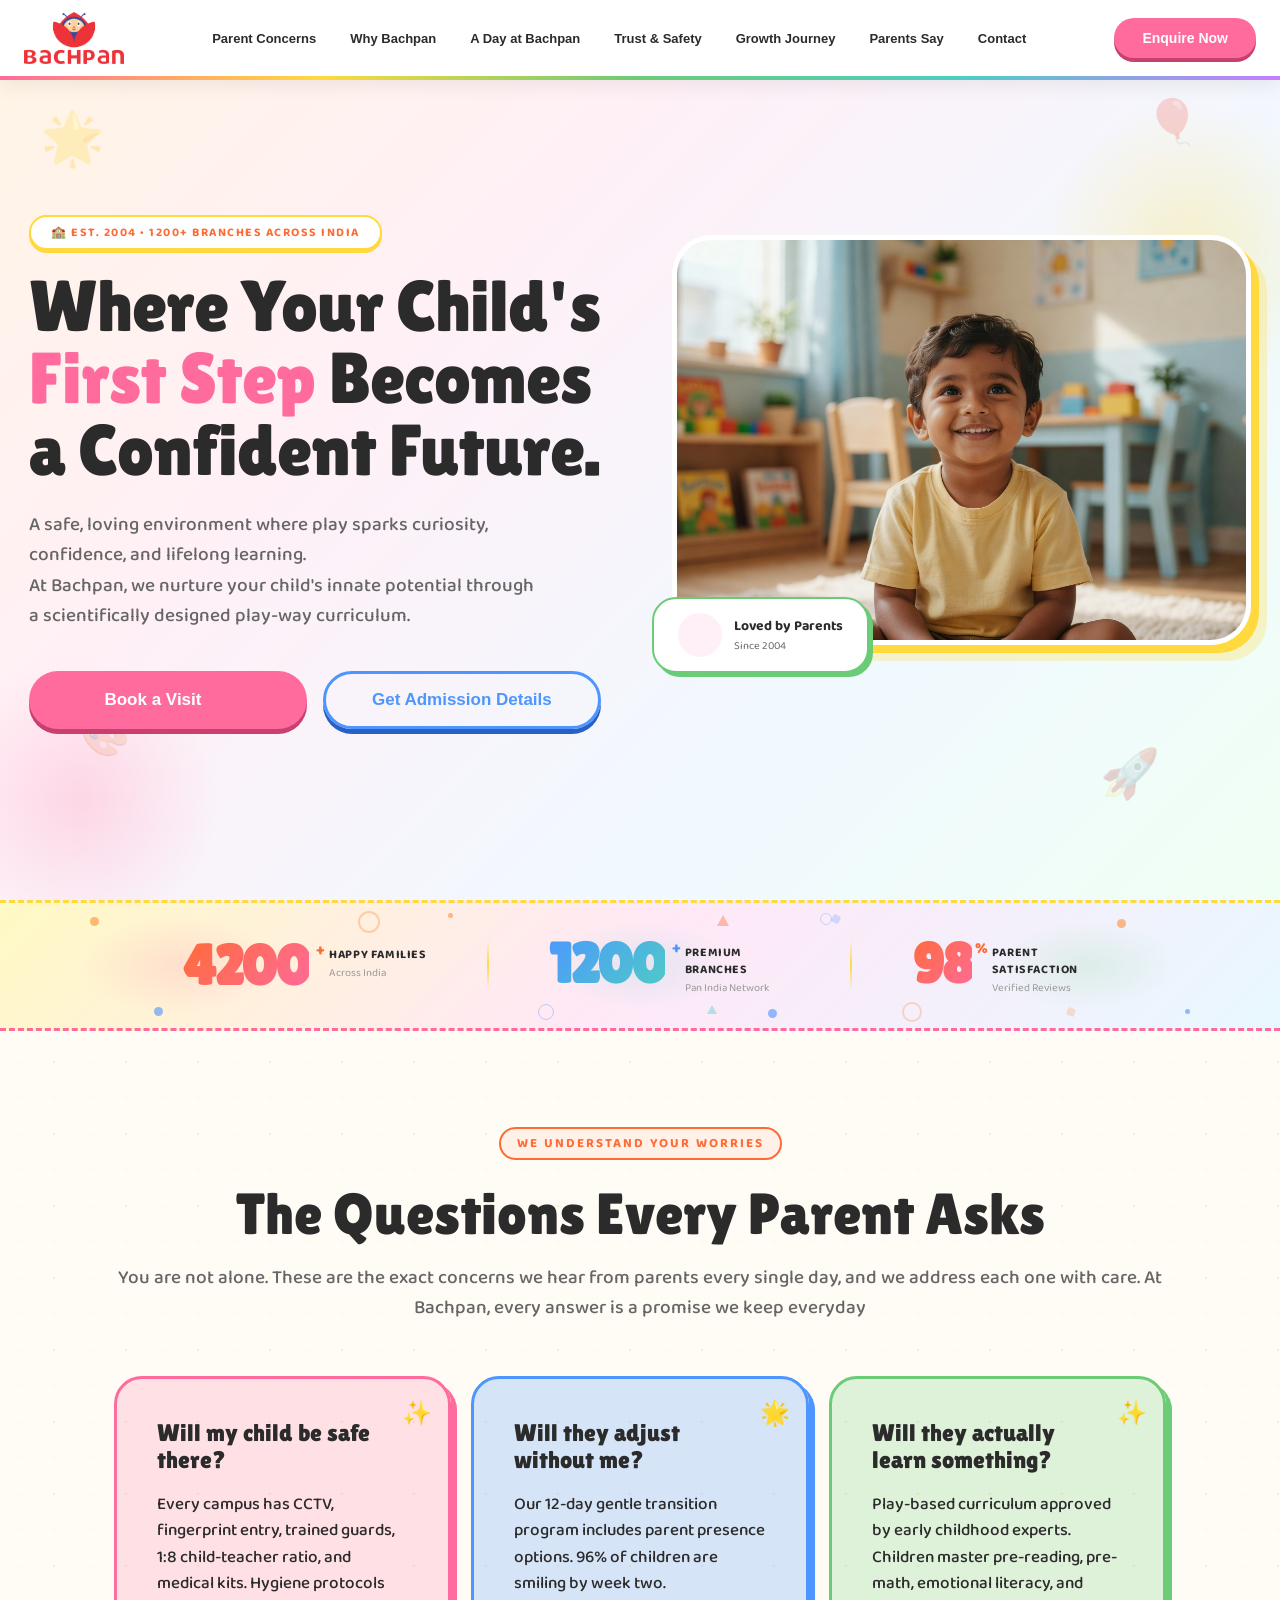
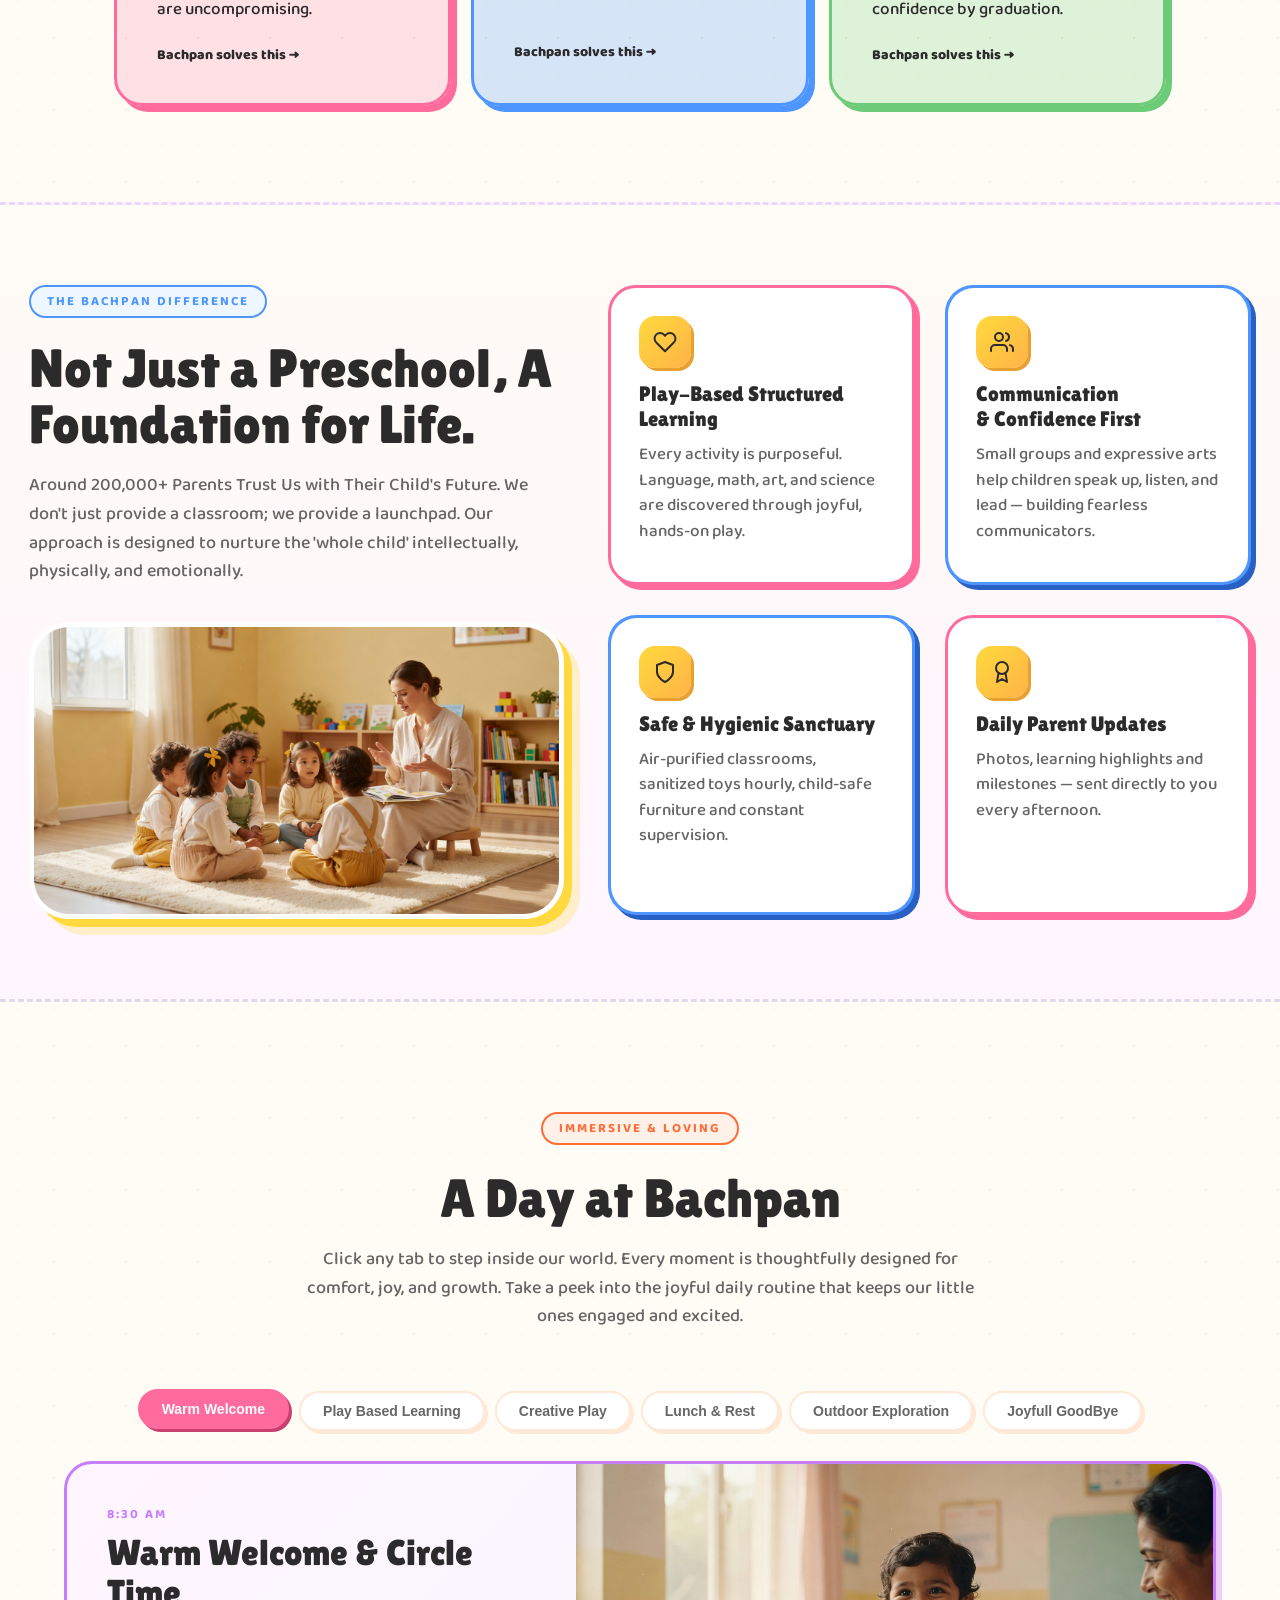
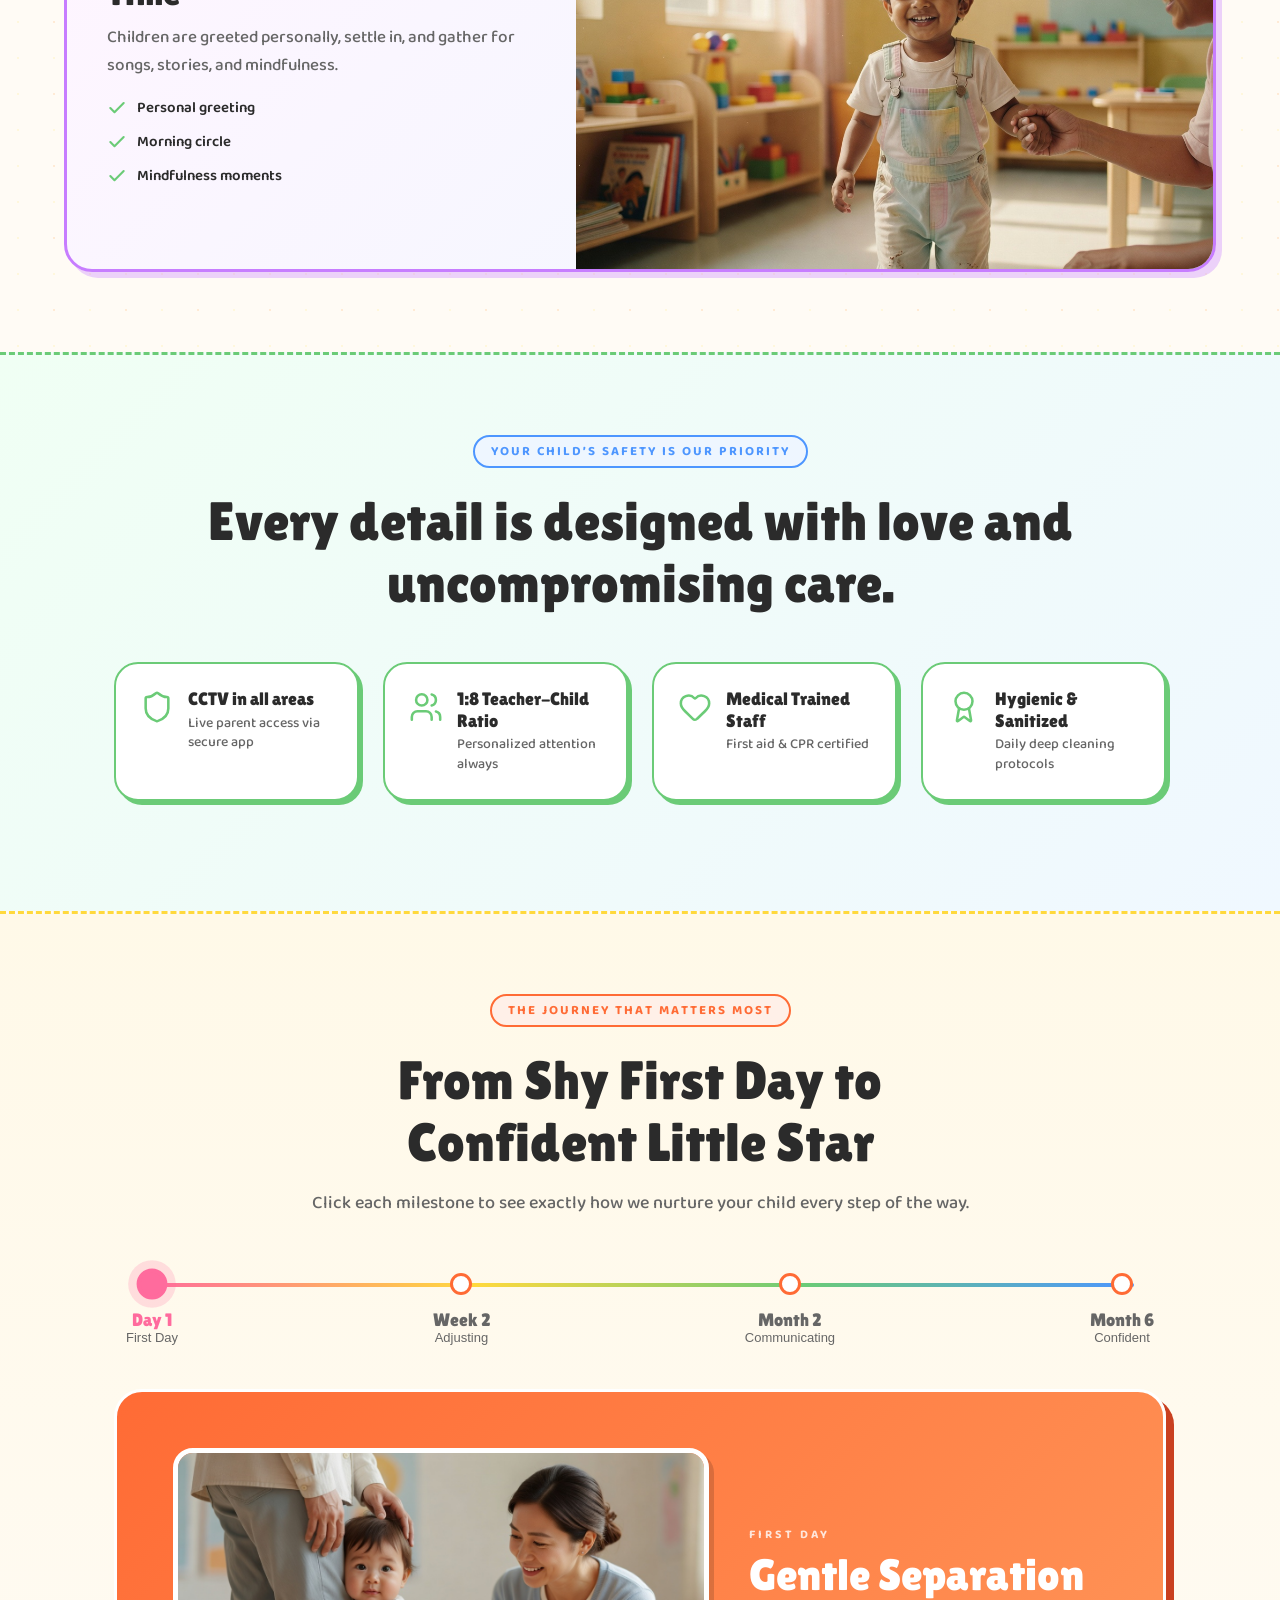
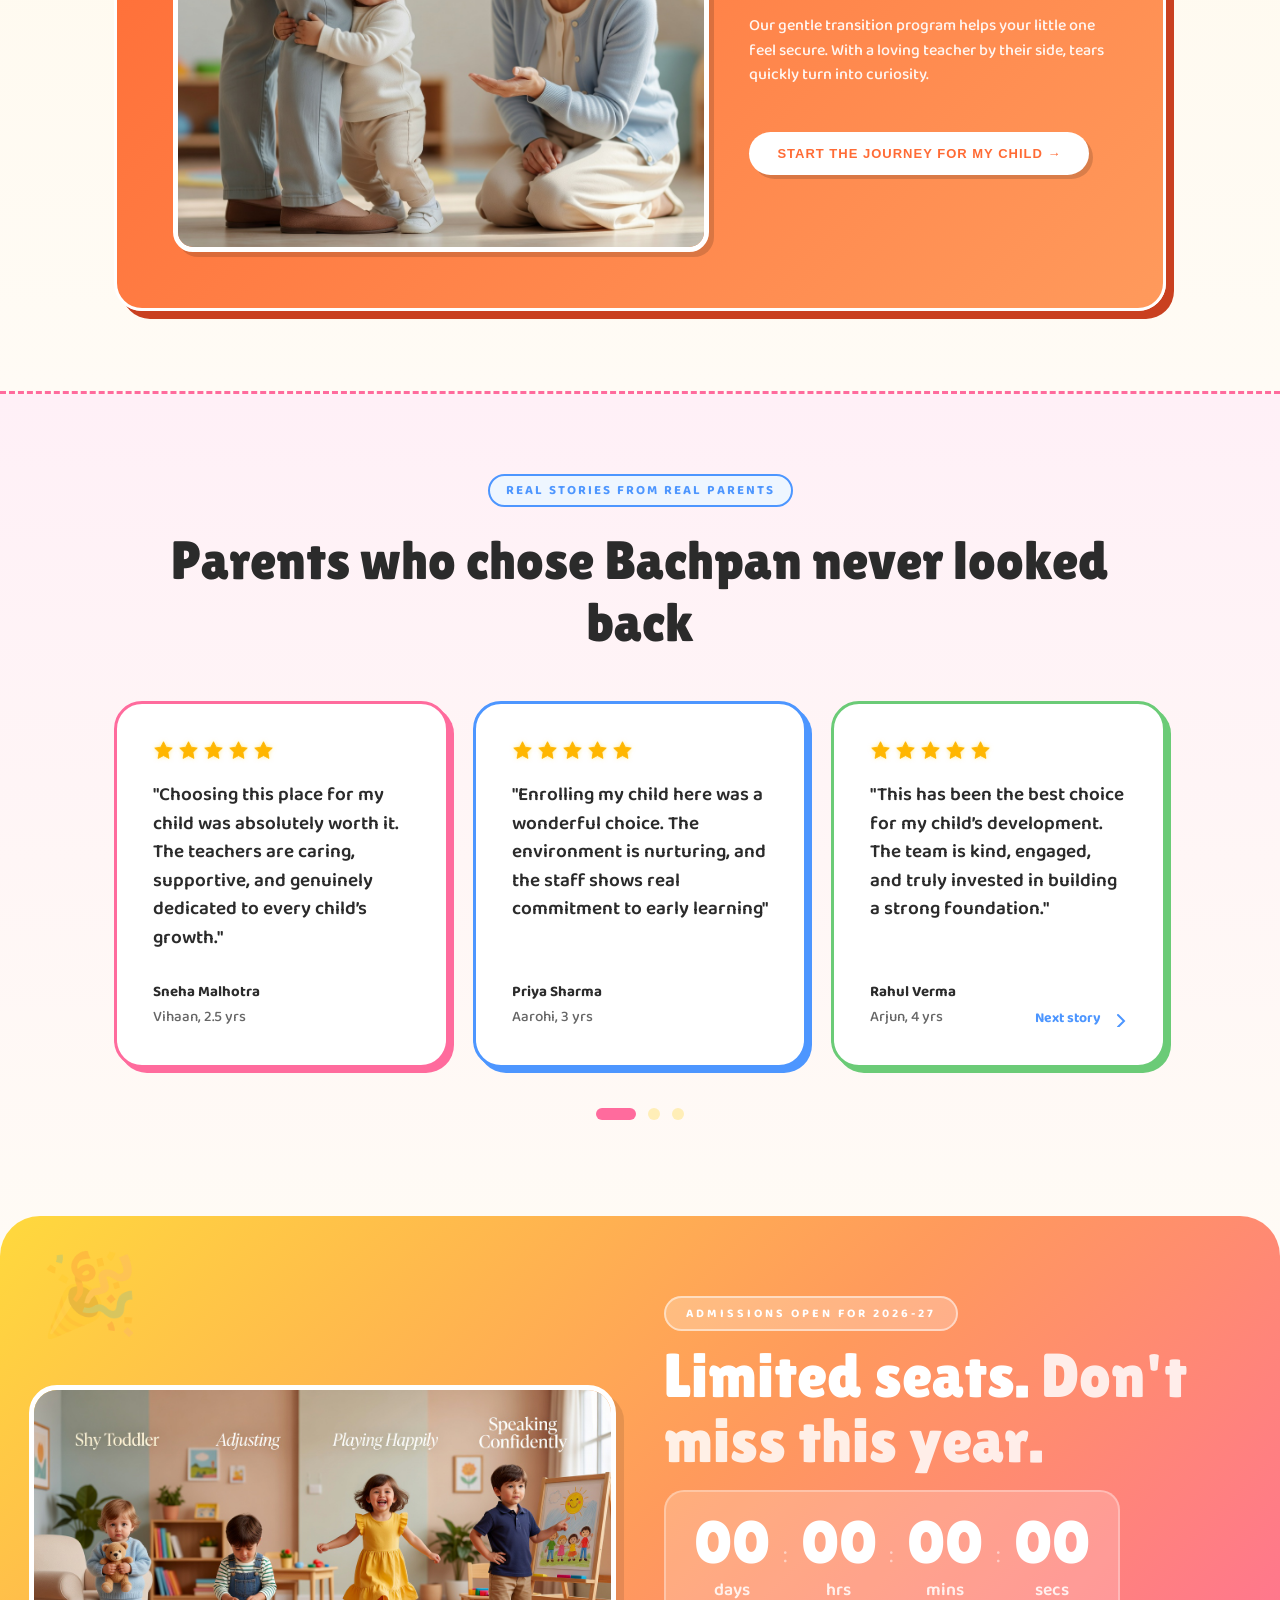
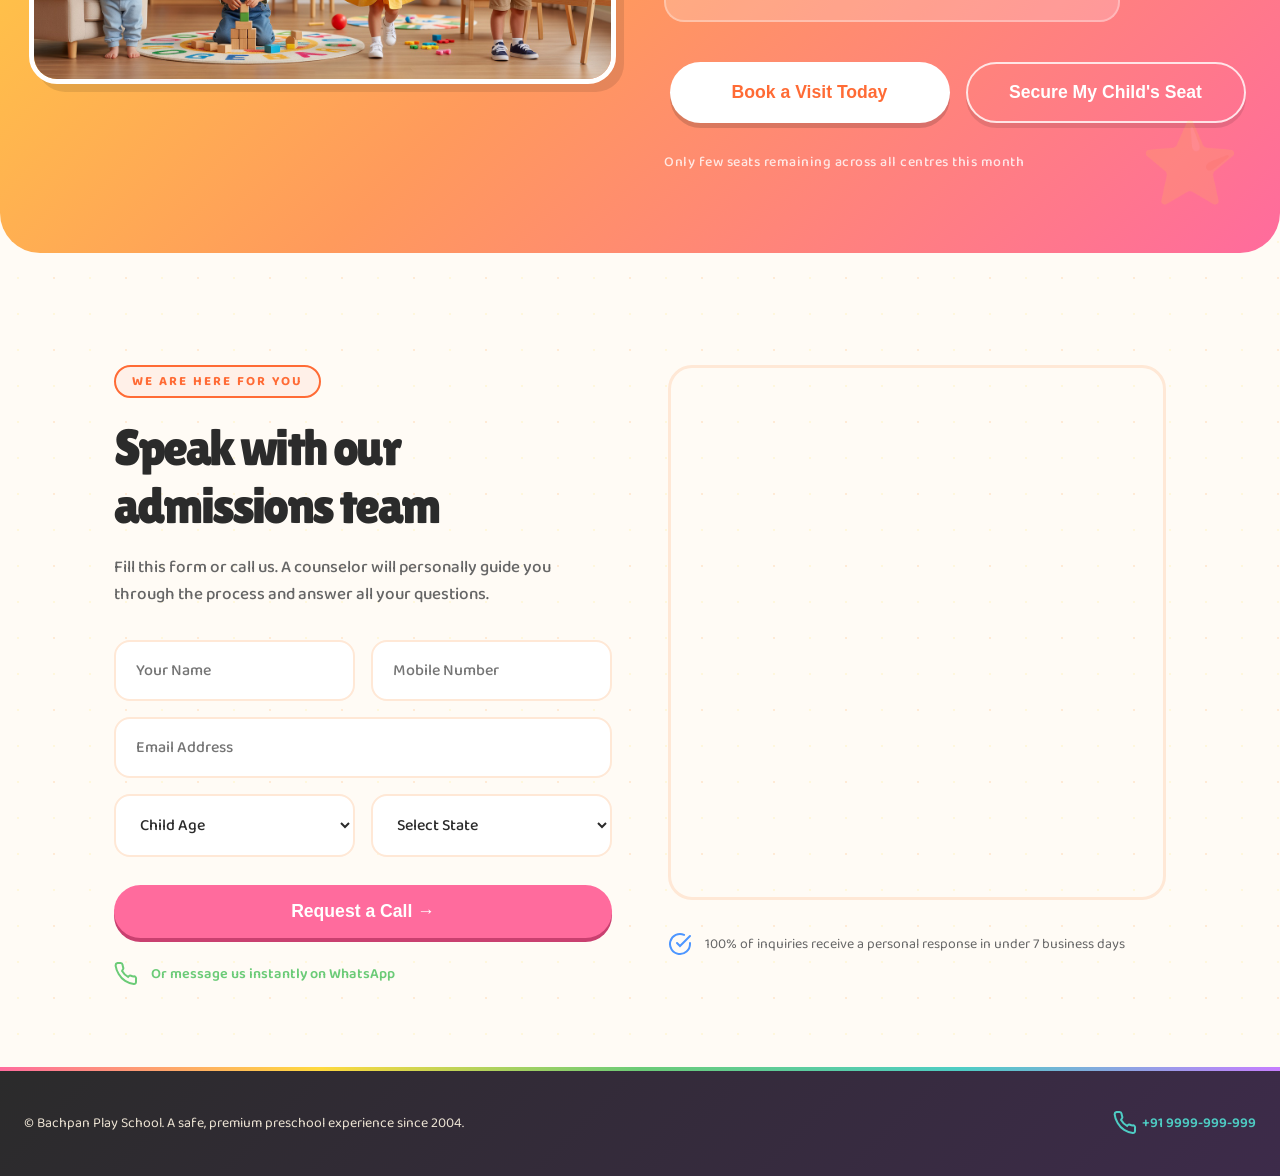
==== commit 26966476: "Update index.html" ====
--- a/index.html
+++ b/index.html
@@ -57,9 +57,9 @@
     <section class="hero">
     <!-- Fun floating shapes -->
     <div style="position:absolute;top:100px;left:40px;font-size:52px;opacity:0.25;animation:floatBob 4s ease-in-out infinite;pointer-events:none">🌟</div>
-    <div style="position:absolute;top:180px;right:80px;font-size:44px;opacity:0.2;animation:floatBob 3.2s ease-in-out infinite .6s;pointer-events:none">🎈</div>
+    <div style="position:absolute;top:90px;right:80px;font-size:44px;opacity:0.2;animation:floatBob 3.2s ease-in-out infinite .6s;pointer-events:none">🎈</div>
     <div style="position:absolute;bottom:130px;left:80px;font-size:40px;opacity:0.2;animation:floatBob 3.8s ease-in-out infinite 1.1s;pointer-events:none">🎨</div>
-    <div style="position:absolute;bottom:160px;right:120px;font-size:48px;opacity:0.2;animation:floatBob 4.5s ease-in-out infinite .3s;pointer-events:none">🚀</div>
+    <div style="position:absolute;bottom:85px;right:120px;font-size:48px;opacity:0.2;animation:floatBob 4.5s ease-in-out infinite .3s;pointer-events:none">🚀</div>
     <div class="hero-inner">
         <div>
         <div class="hero-badge">🏫 EST. 2004 • 1200+ BRANCHES ACROSS INDIA</div>
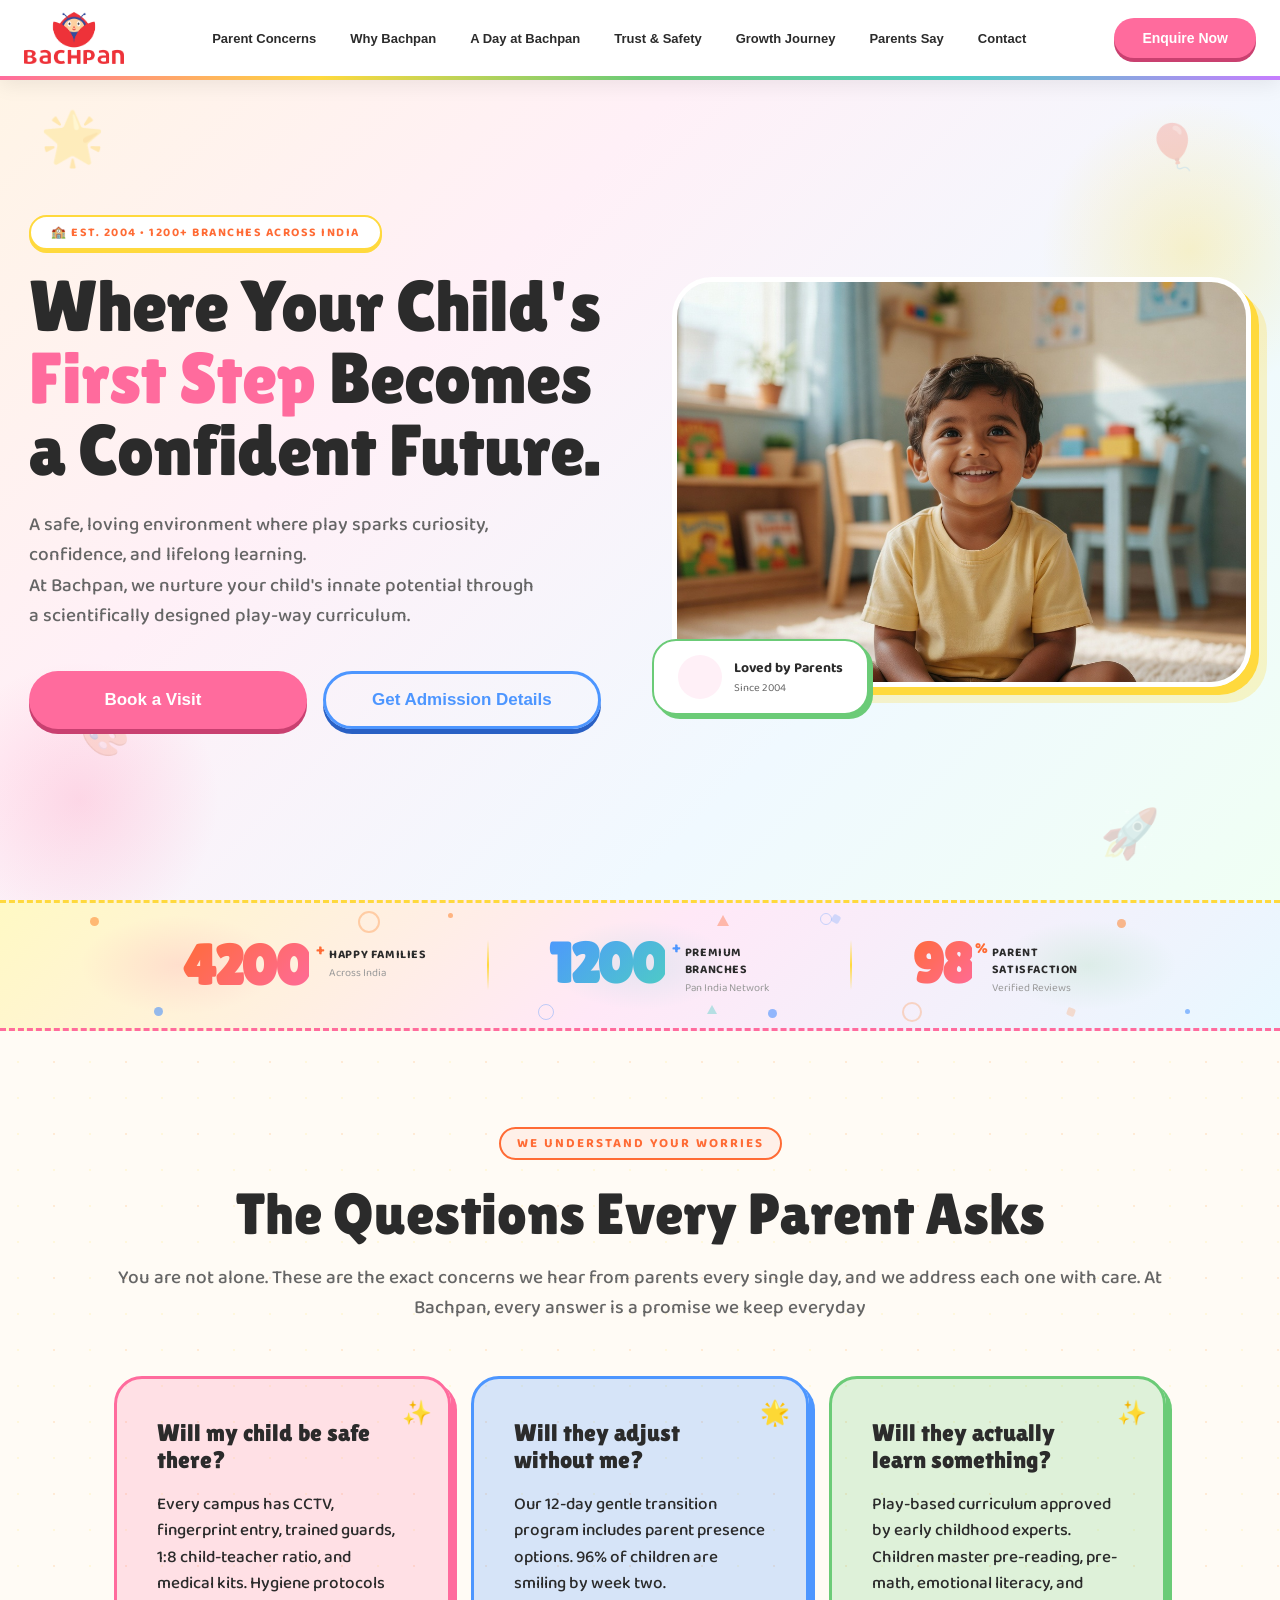
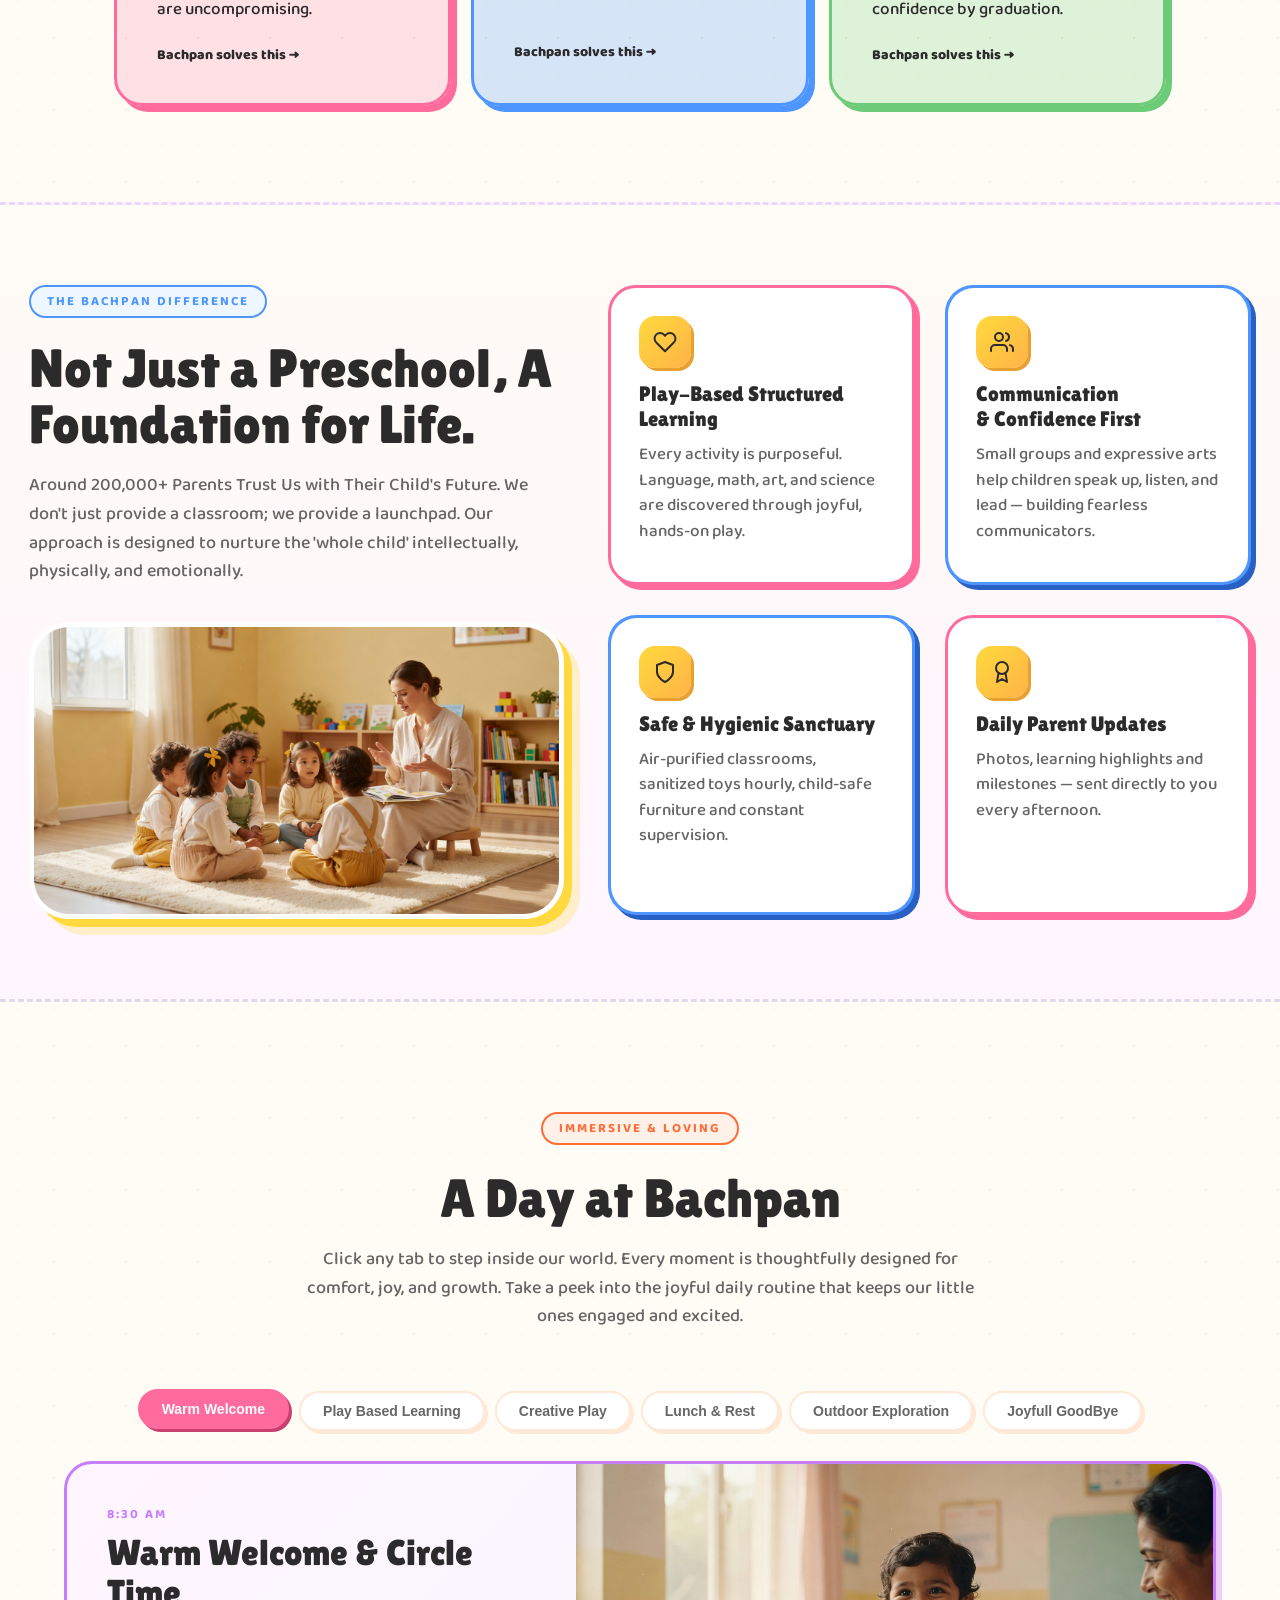
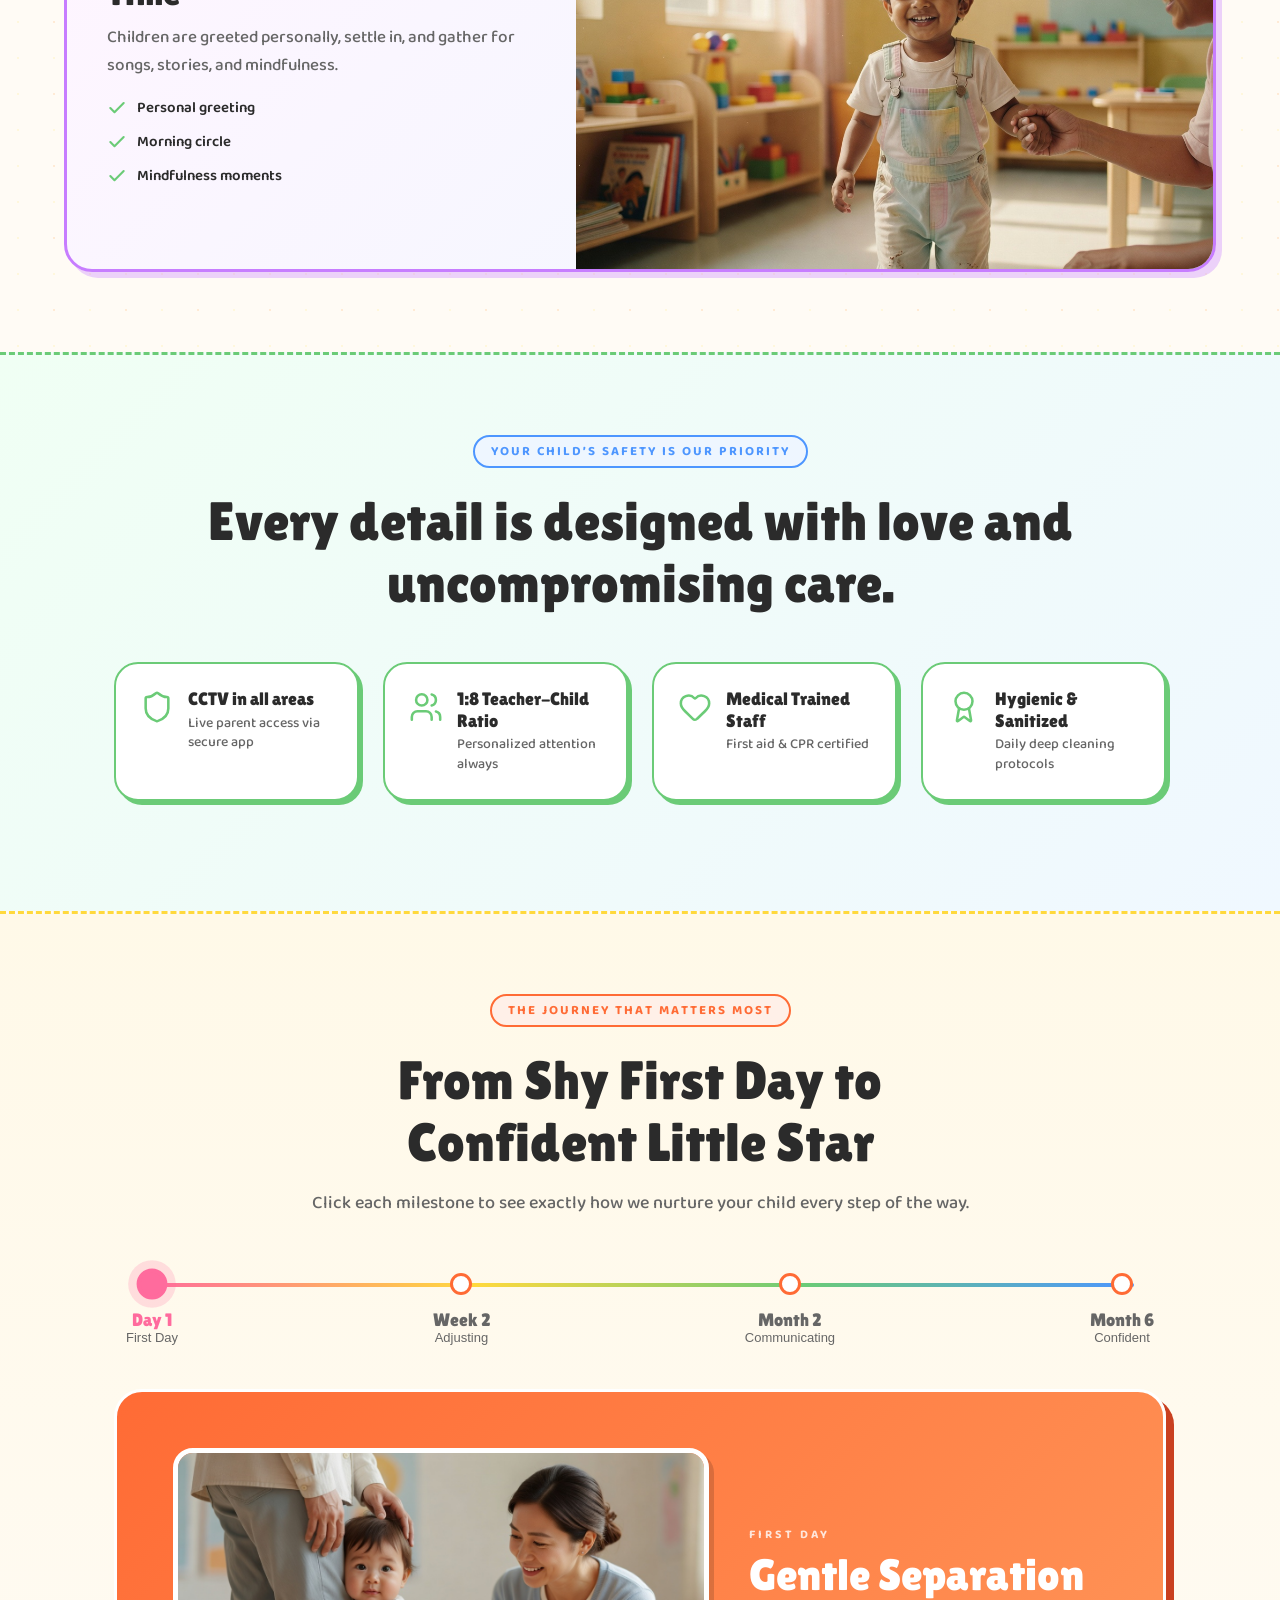
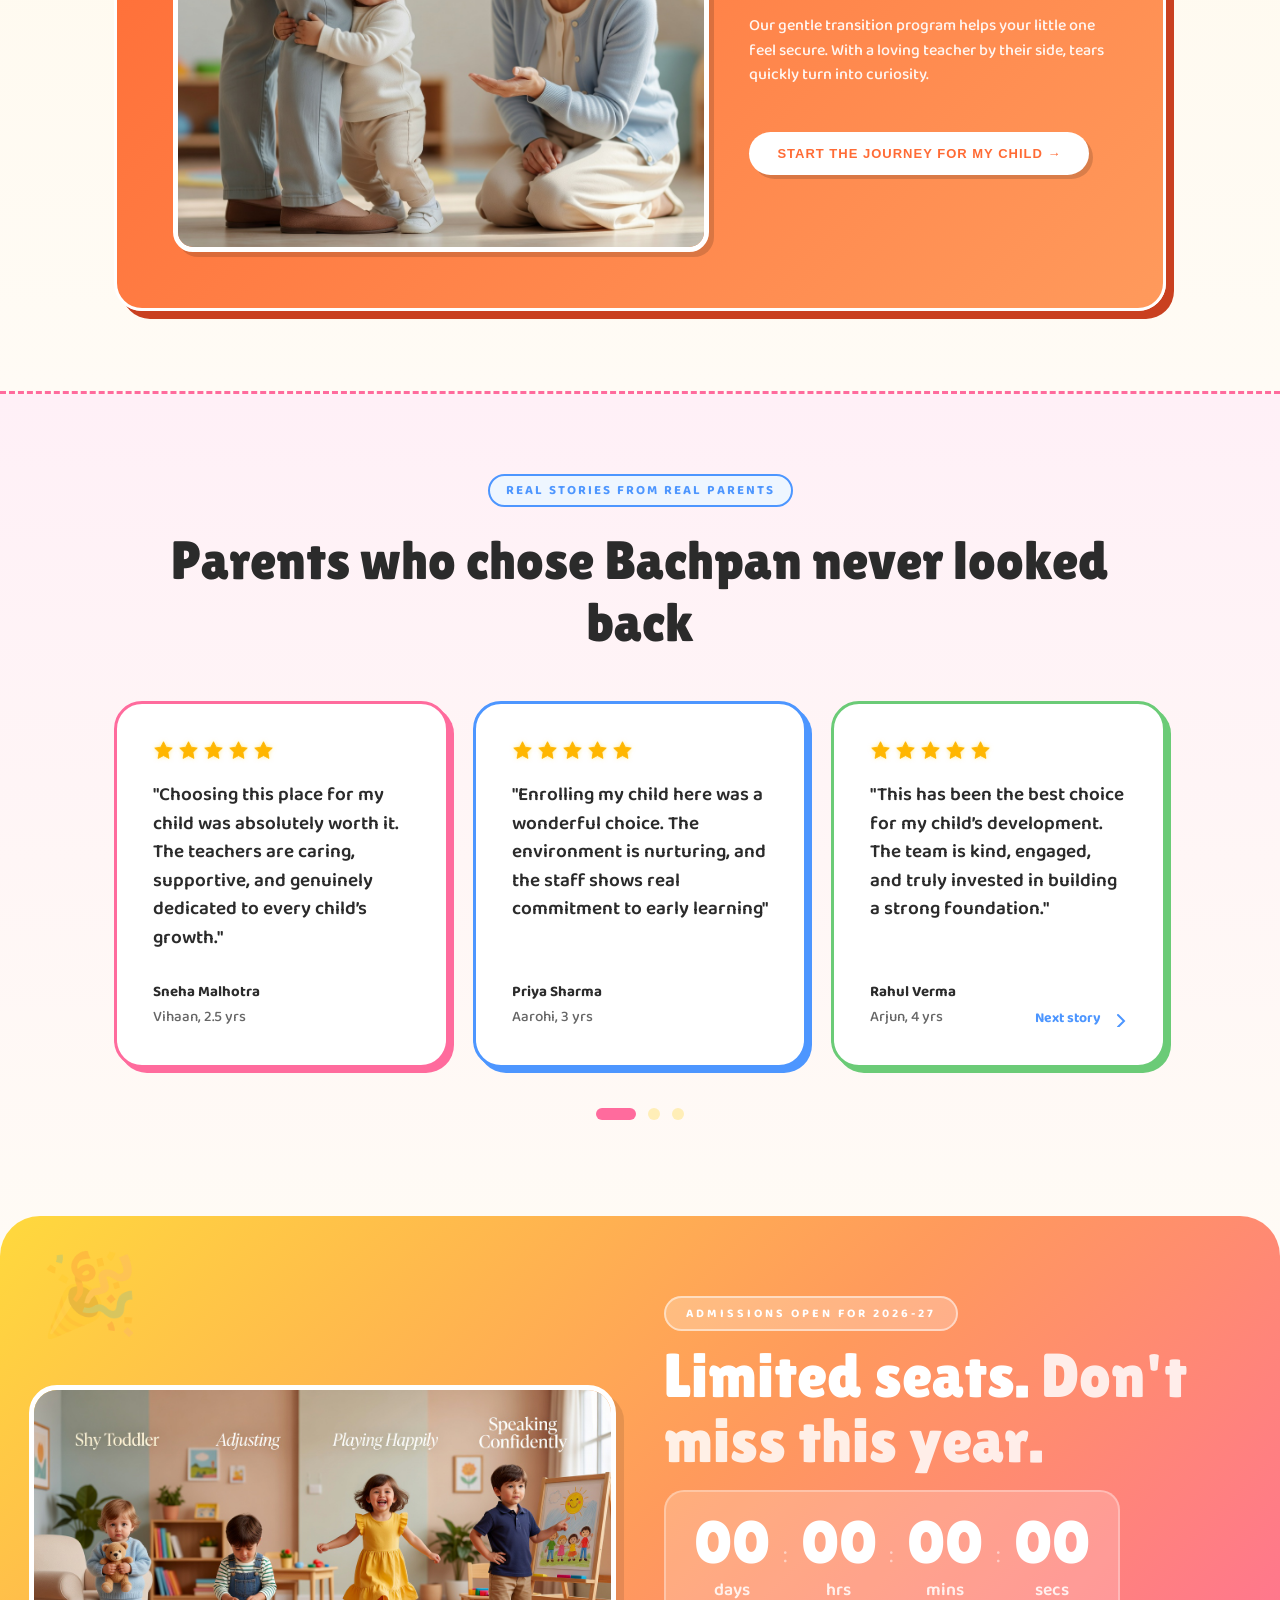
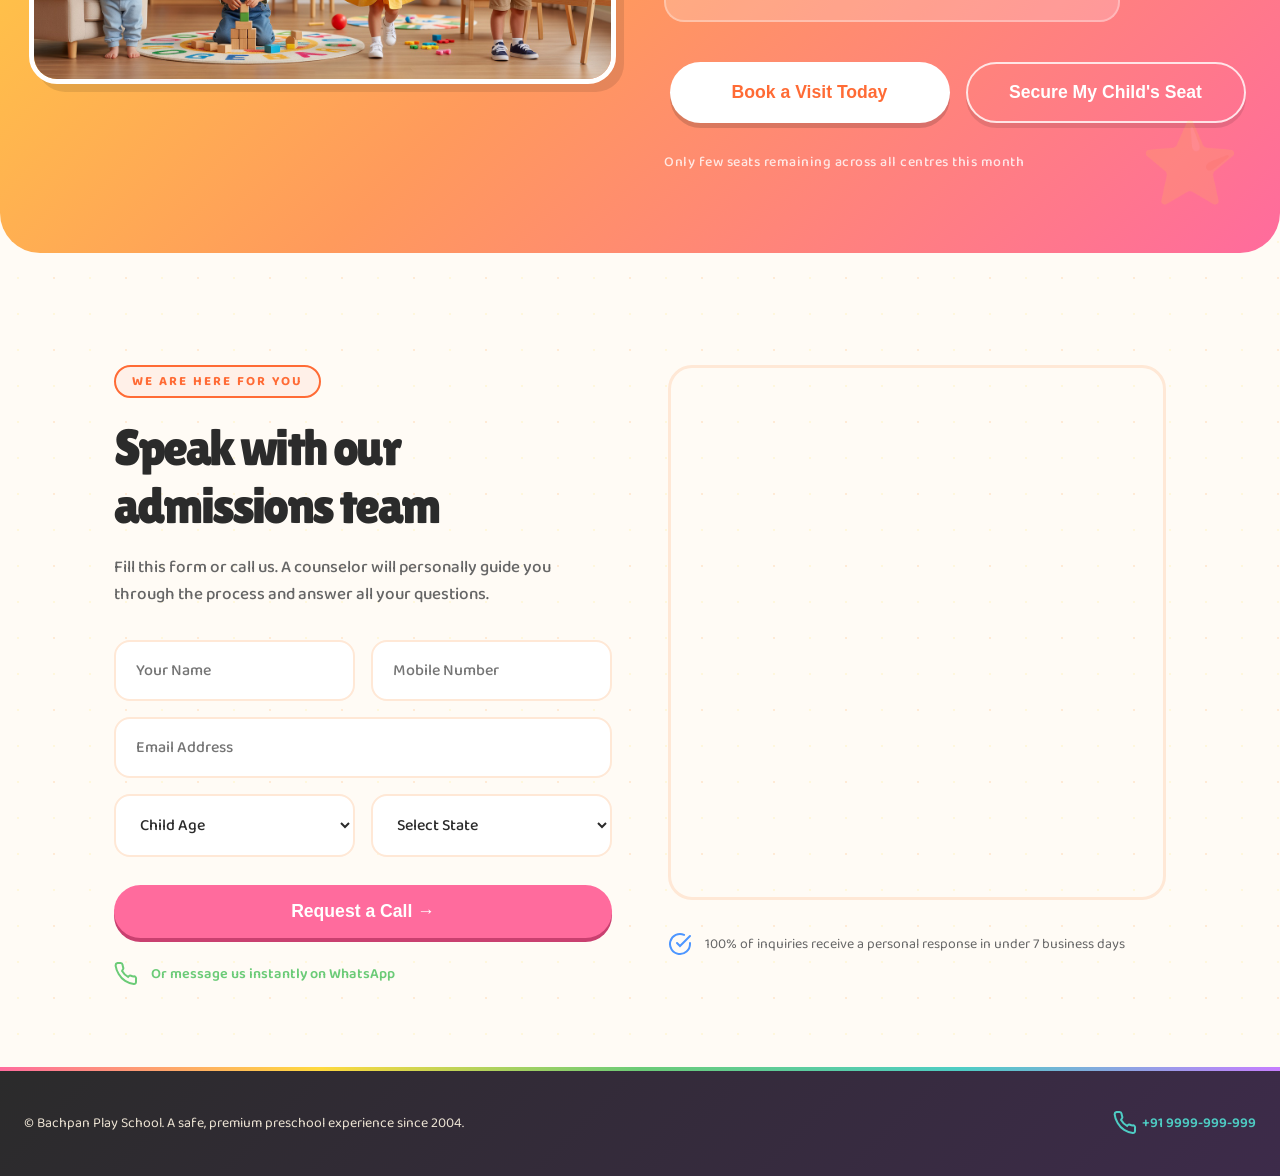
==== commit 1bf01437: "Update index.html" ====
--- a/index.html
+++ b/index.html
@@ -57,9 +57,9 @@
     <section class="hero">
     <!-- Fun floating shapes -->
     <div style="position:absolute;top:100px;left:40px;font-size:52px;opacity:0.25;animation:floatBob 4s ease-in-out infinite;pointer-events:none">🌟</div>
-    <div style="position:absolute;top:90px;right:80px;font-size:44px;opacity:0.2;animation:floatBob 3.2s ease-in-out infinite .6s;pointer-events:none">🎈</div>
+    <div style="position:absolute;top:115px;right:80px;font-size:44px;opacity:0.2;animation:floatBob 3.2s ease-in-out infinite .6s;pointer-events:none">🎈</div>
     <div style="position:absolute;bottom:130px;left:80px;font-size:40px;opacity:0.2;animation:floatBob 3.8s ease-in-out infinite 1.1s;pointer-events:none">🎨</div>
-    <div style="position:absolute;bottom:85px;right:120px;font-size:48px;opacity:0.2;animation:floatBob 4.5s ease-in-out infinite .3s;pointer-events:none">🚀</div>
+    <div style="position:absolute;bottom:25px;right:120px;font-size:48px;opacity:0.2;animation:floatBob 4.5s ease-in-out infinite .3s;pointer-events:none">🚀</div>
     <div class="hero-inner">
         <div>
         <div class="hero-badge">🏫 EST. 2004 • 1200+ BRANCHES ACROSS INDIA</div>
--- a/style.css
+++ b/style.css
@@ -143,7 +143,7 @@
 .hero-inner {
   max-width: 1270px;
   margin: 0 auto; padding: 48px 24px 80px;
-  display: grid; grid-template-columns: 1fr 1fr; gap: 64px; align-items: start;
+  display: grid; grid-template-columns: 1fr 1fr; gap: 64px; align-items: center;
   position: relative; z-index: 1;
 }
 
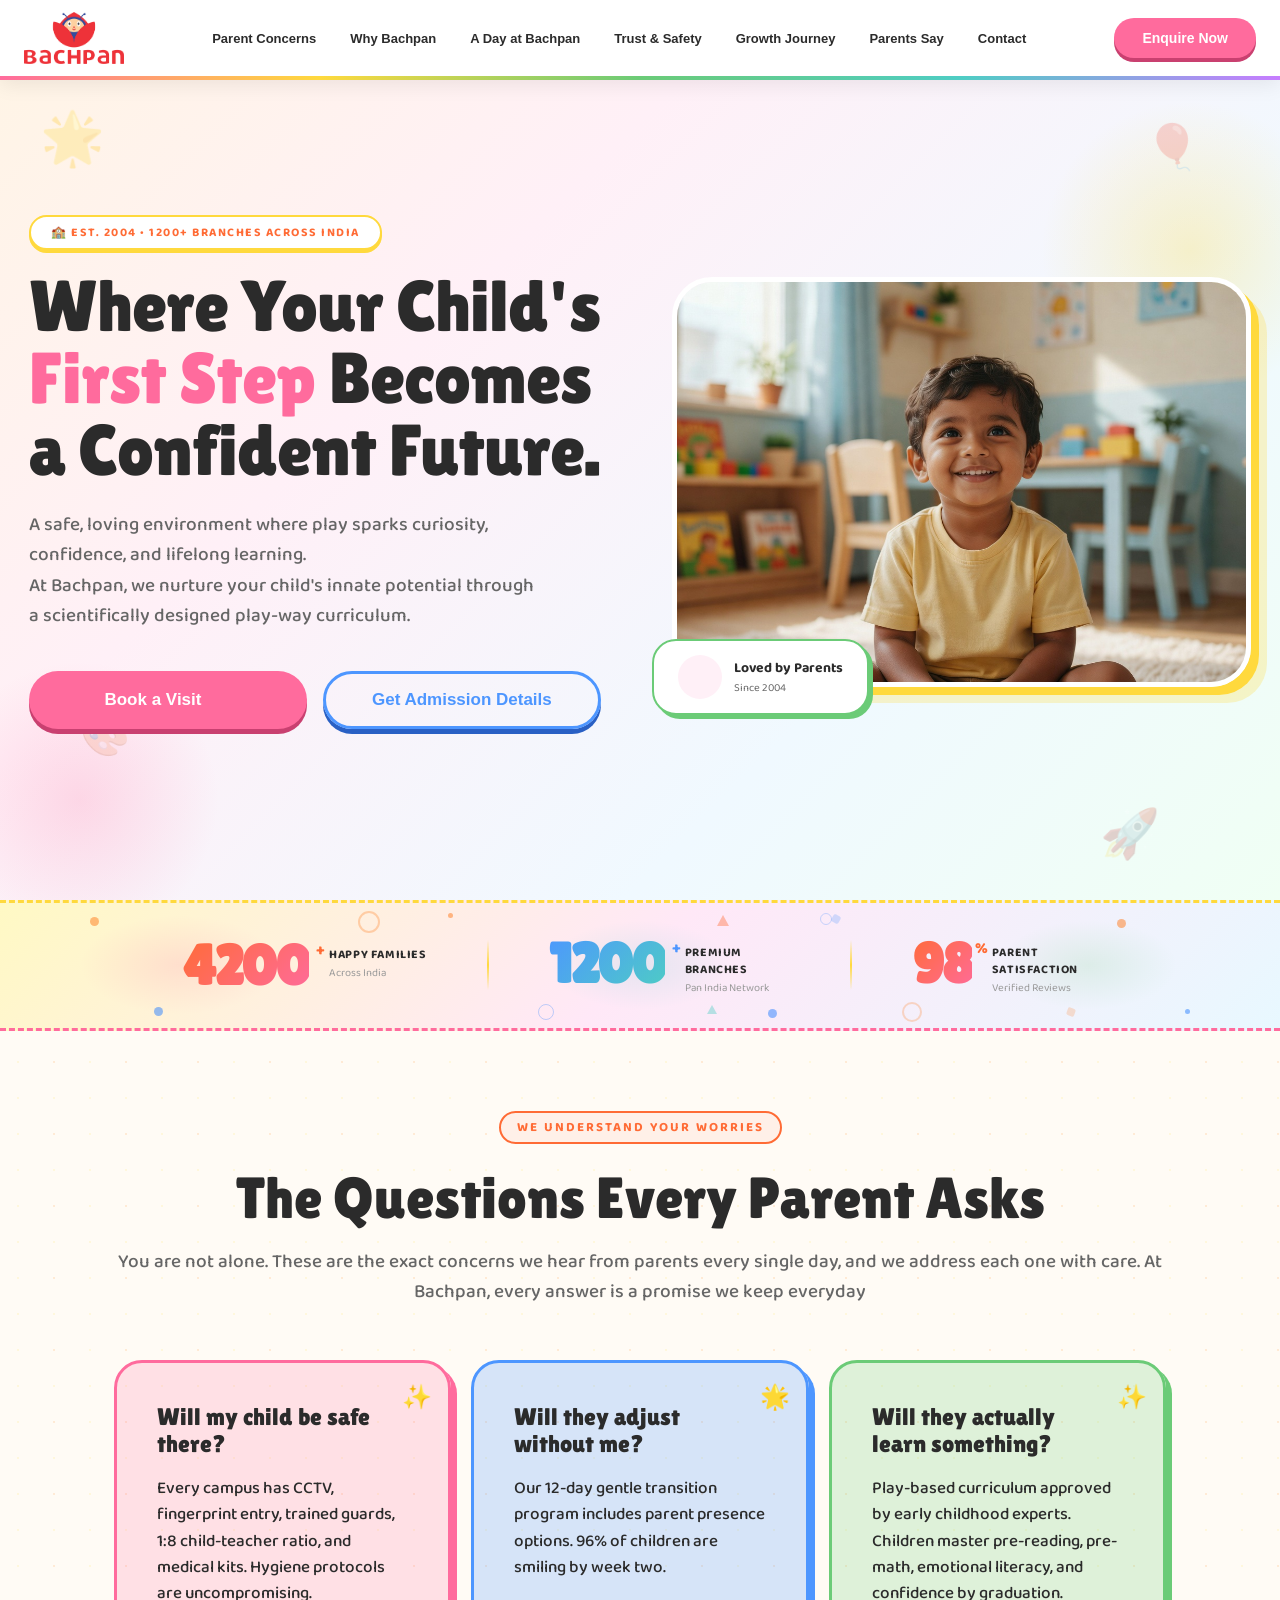
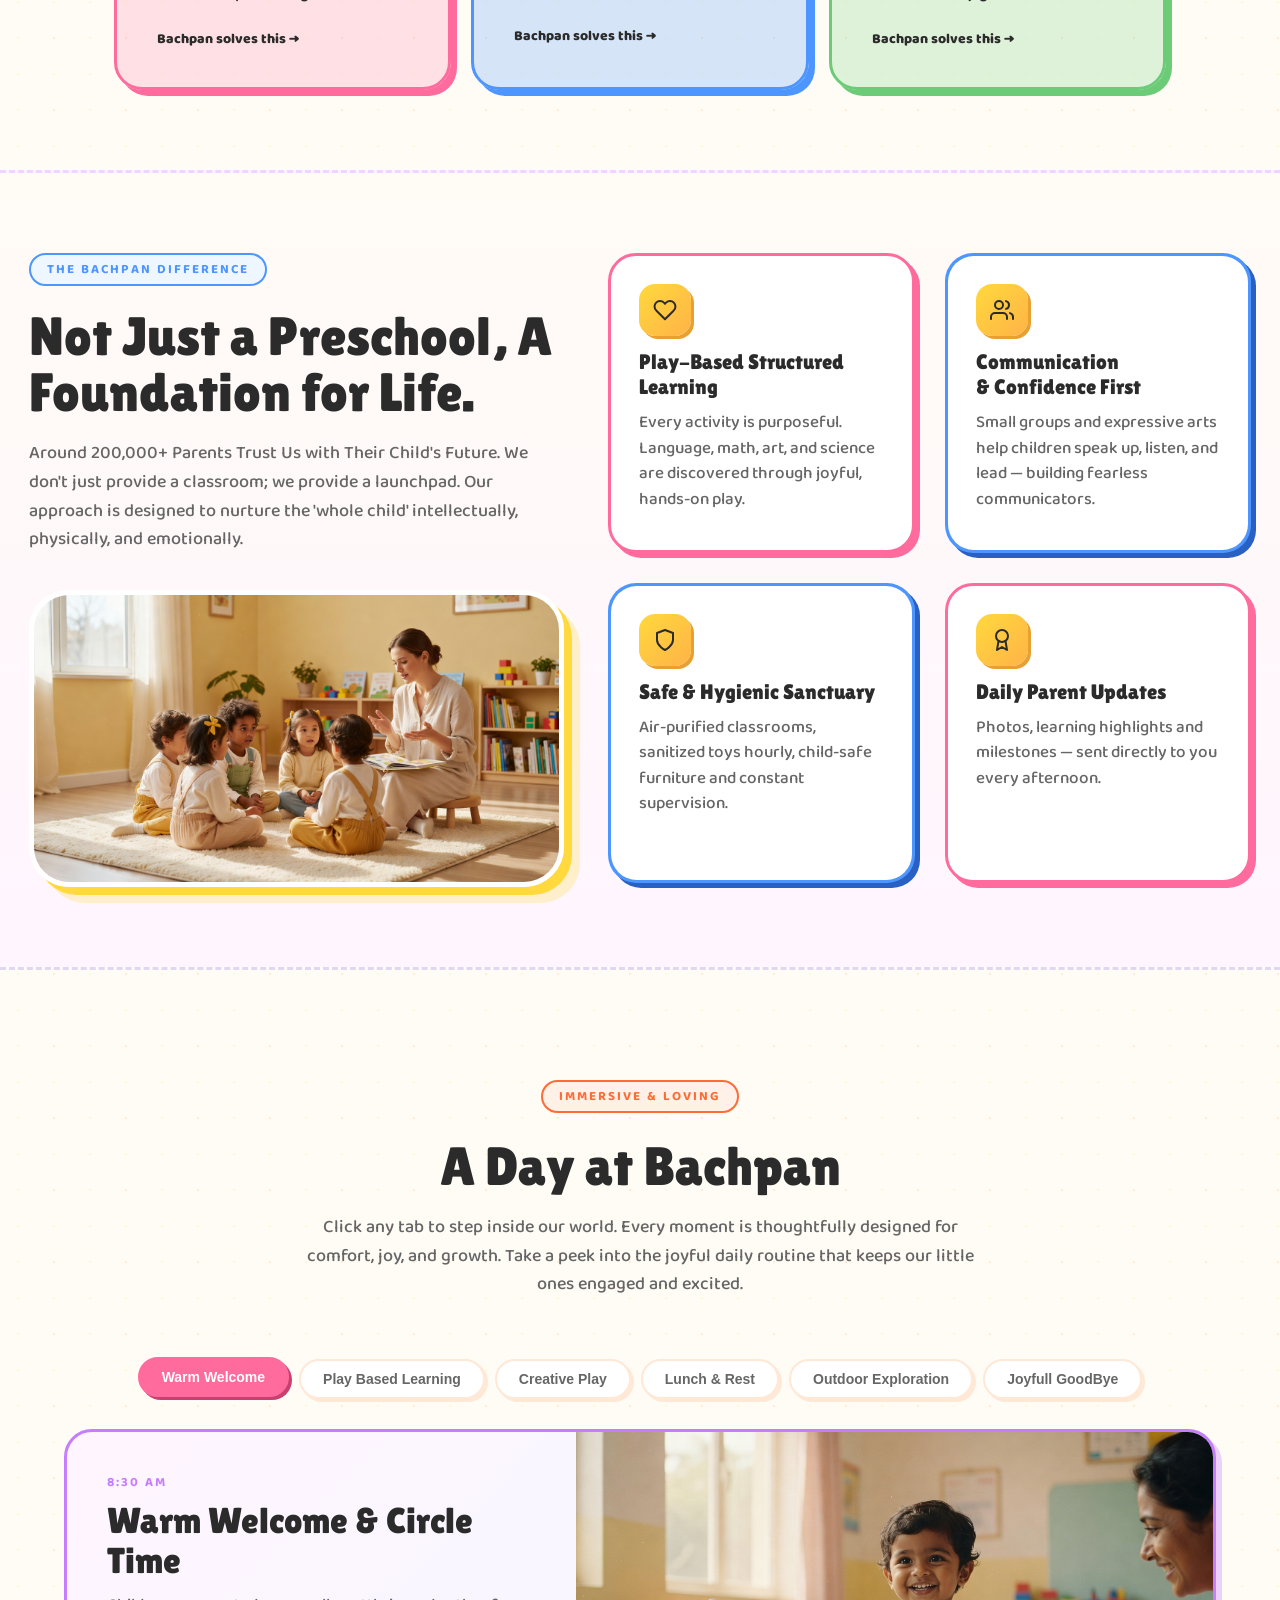
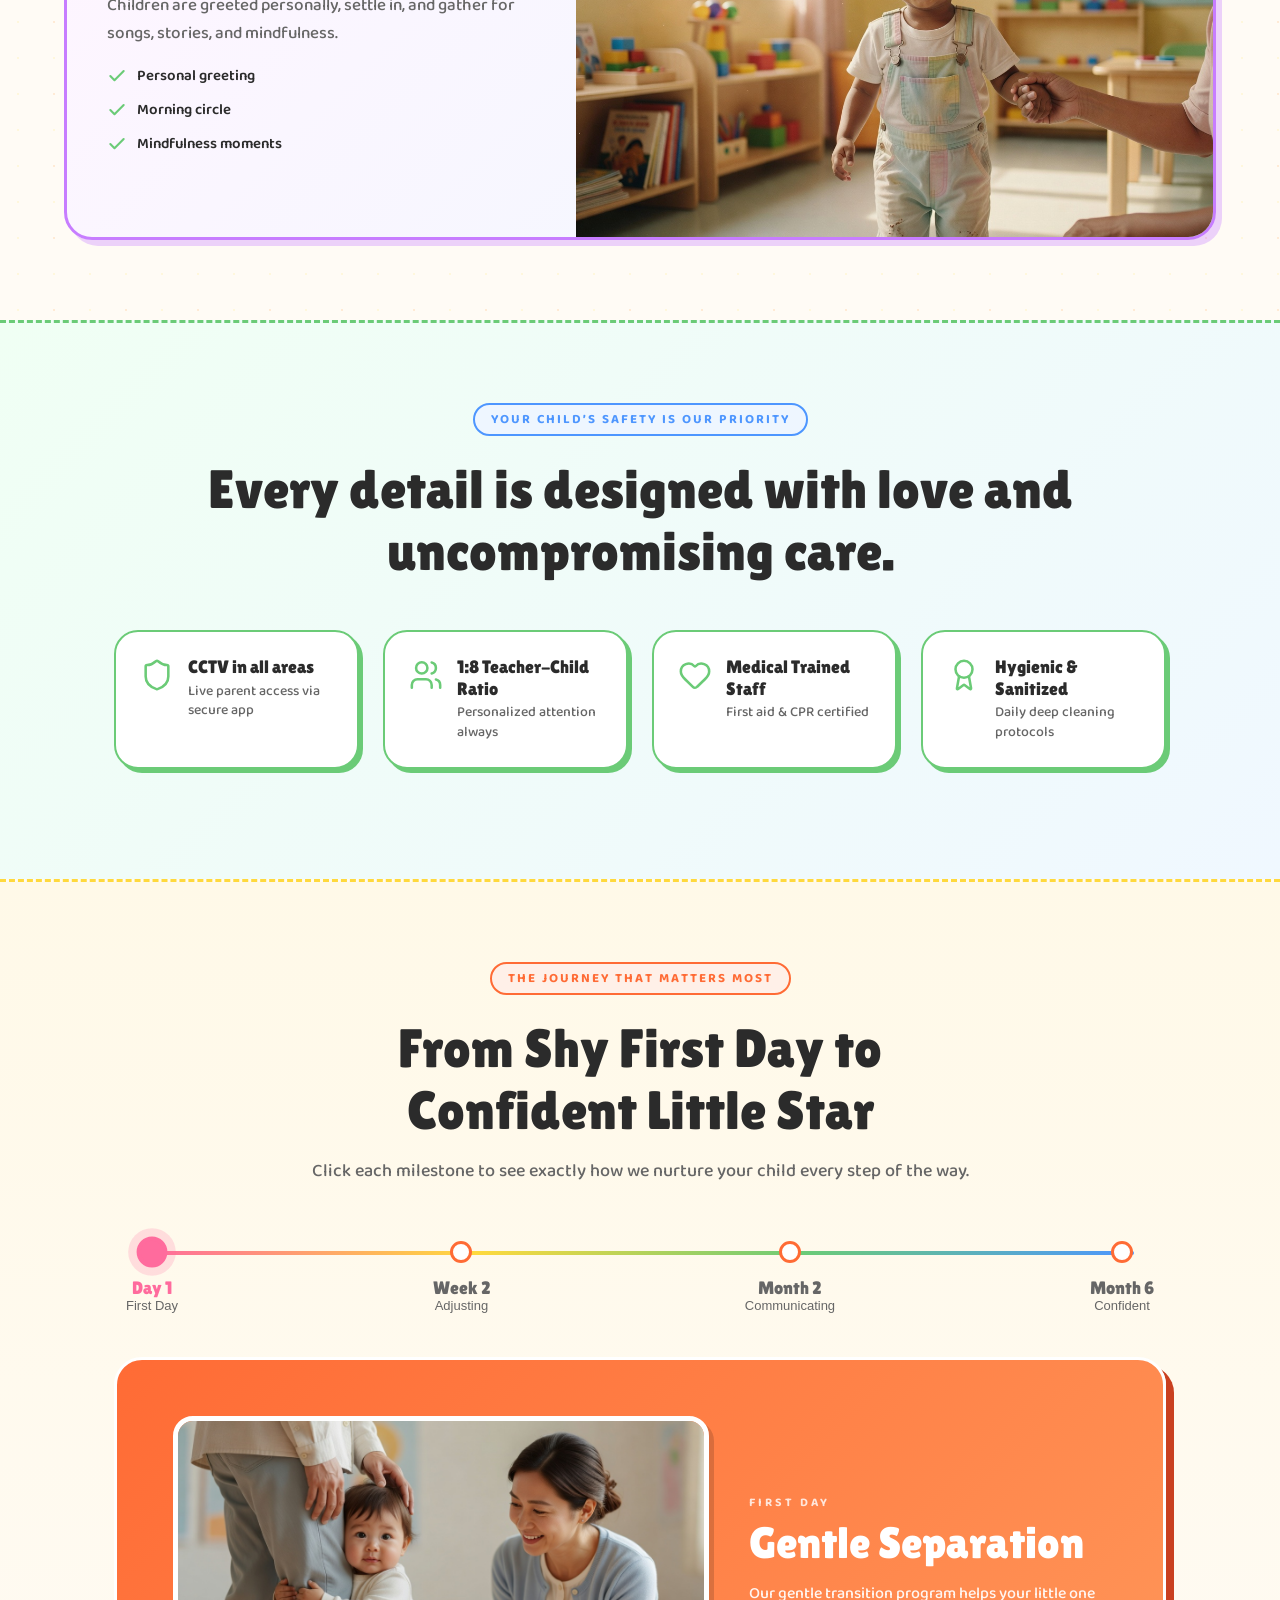
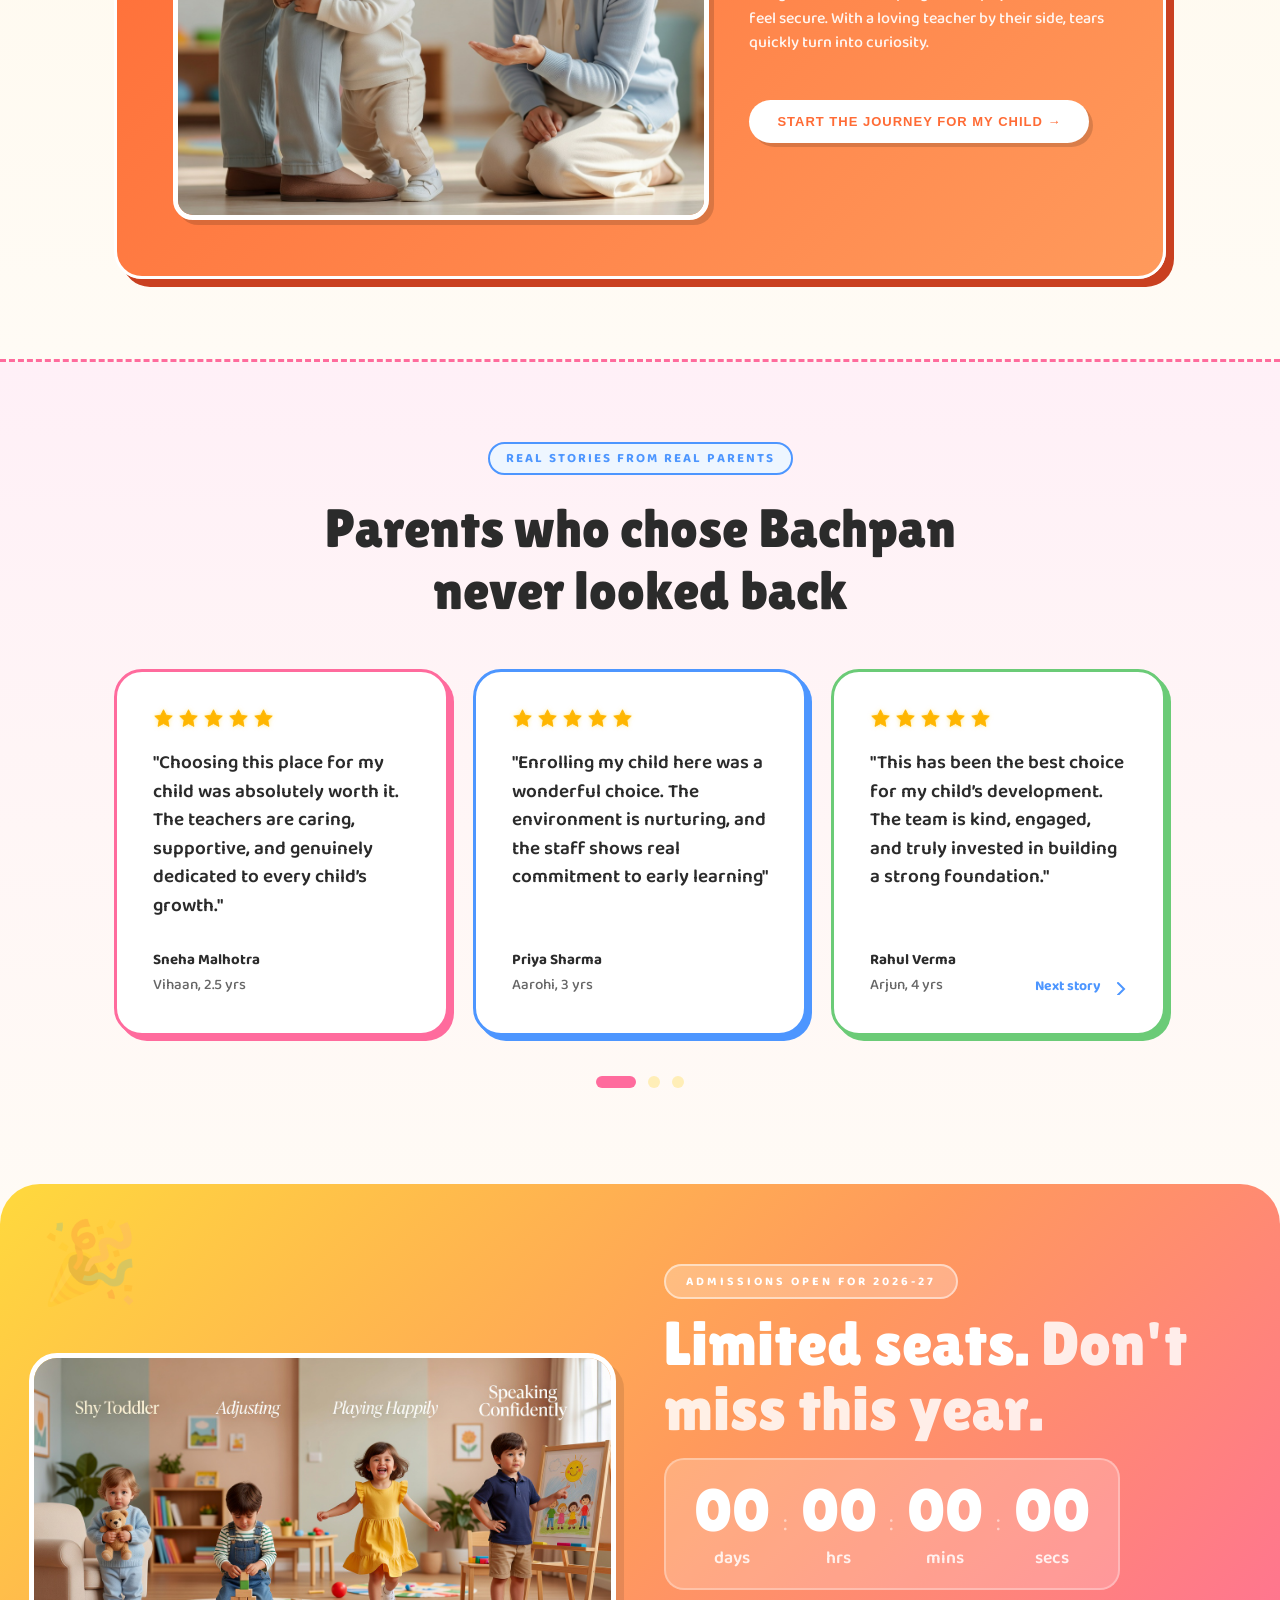
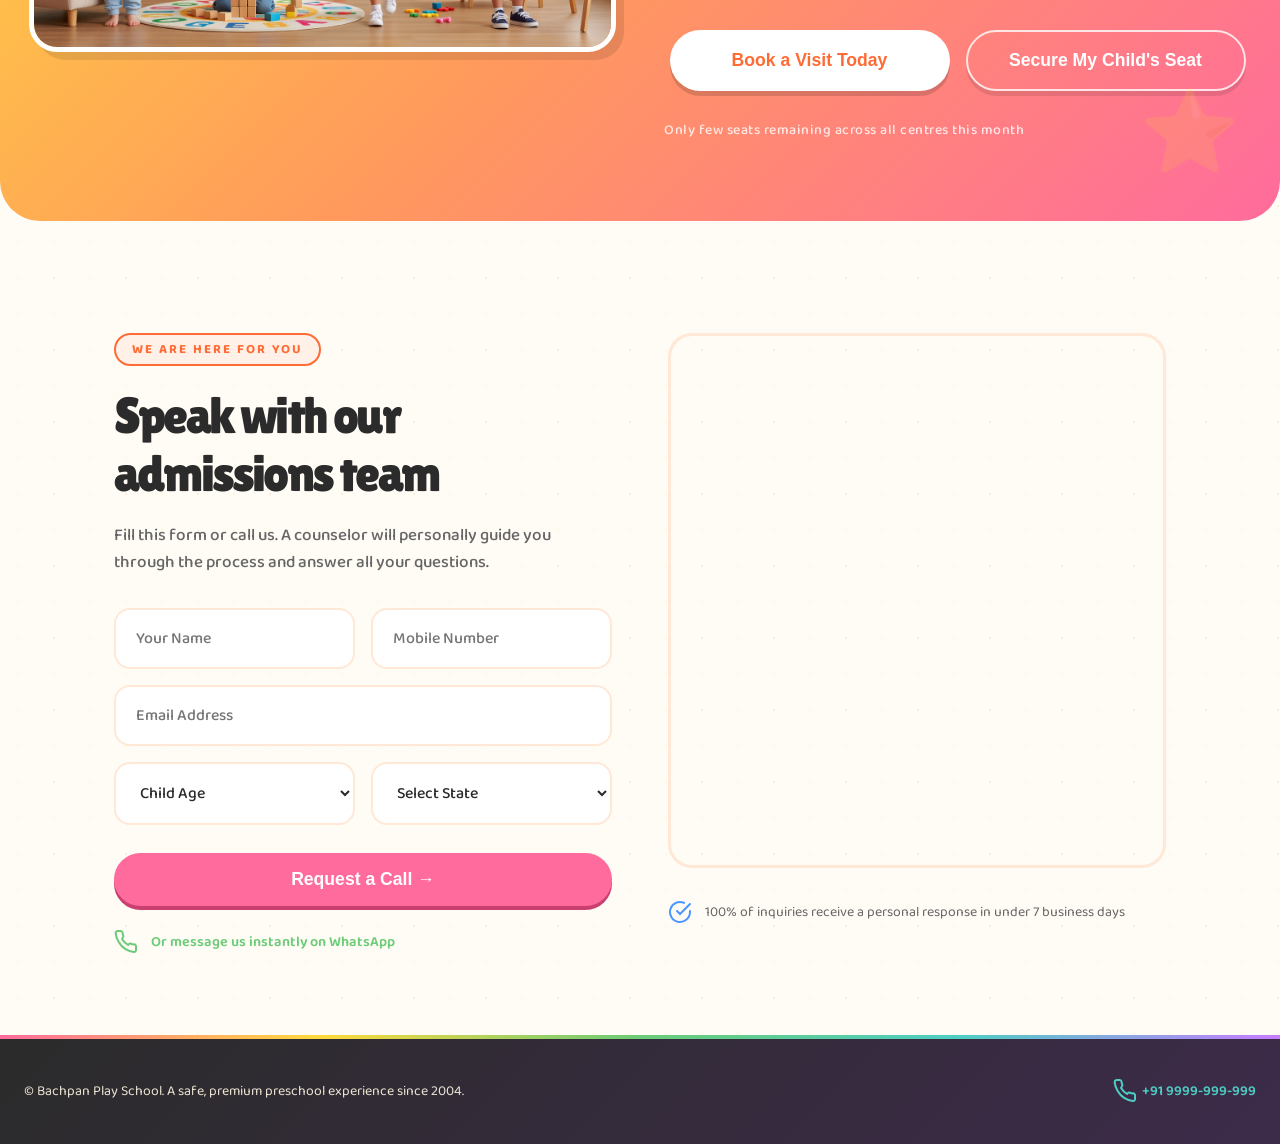
==== commit 5e938dba: "Update index.html" ====
--- a/index.html
+++ b/index.html
@@ -502,7 +502,7 @@
     <div class="inner">
         <div class="center">
         <div class="section-blue">REAL STORIES FROM REAL PARENTS</div>
-        <h2>Parents who chose Bachpan never looked back</h2>
+        <h2>Parents who chose Bachpan <br> never looked back</h2>
         </div>
 
         <div class="testimonials-grid" id="testimonialsGrid">
--- a/style.css
+++ b/style.css
@@ -290,7 +290,7 @@
 
 .center { text-align: center; }
 
-.concerns { max-width: 1100px; margin: 0 auto; padding: 96px 24px; }
+.concerns { max-width: 1100px; margin: 0 auto; padding: 80px 24px; }
 .concerns .center { margin-bottom: 52px; }
 .concerns h2 {
   font-size: clamp(38px, 5vw, 58px); line-height: 1.05;
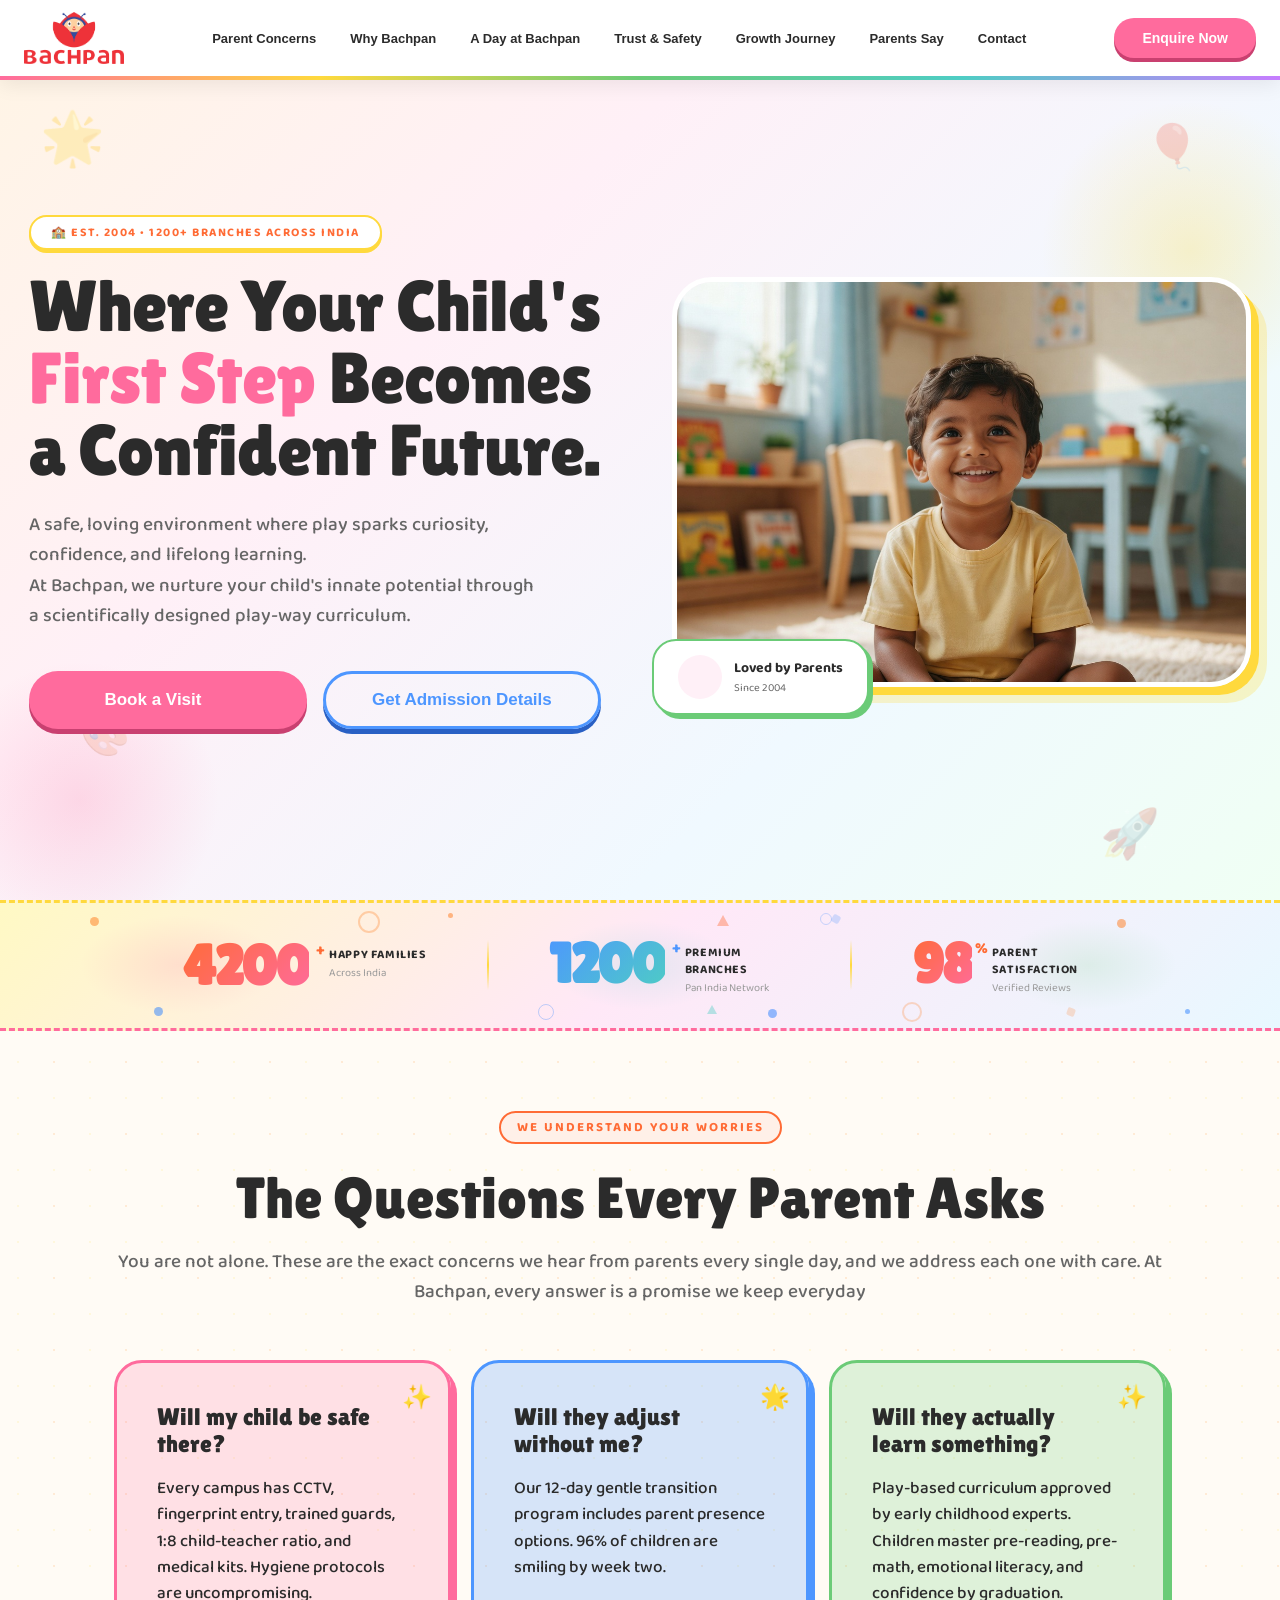
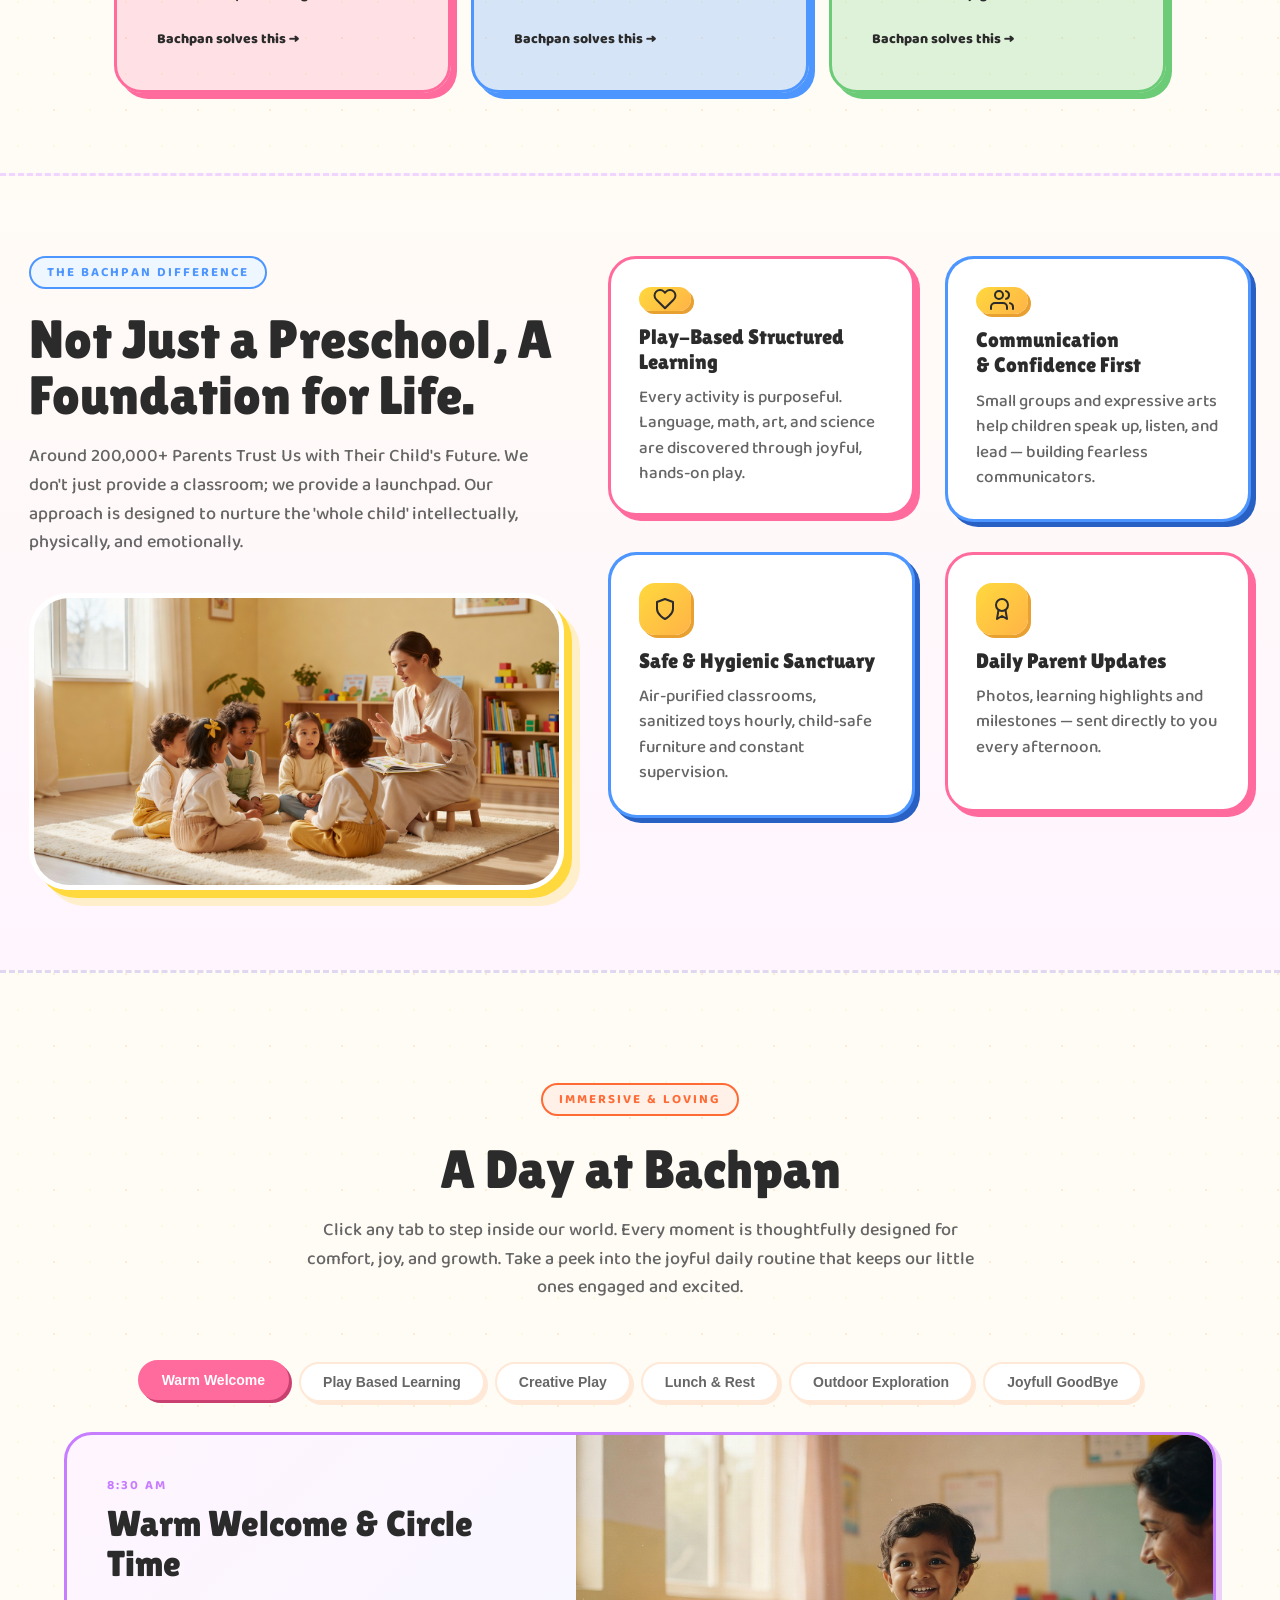
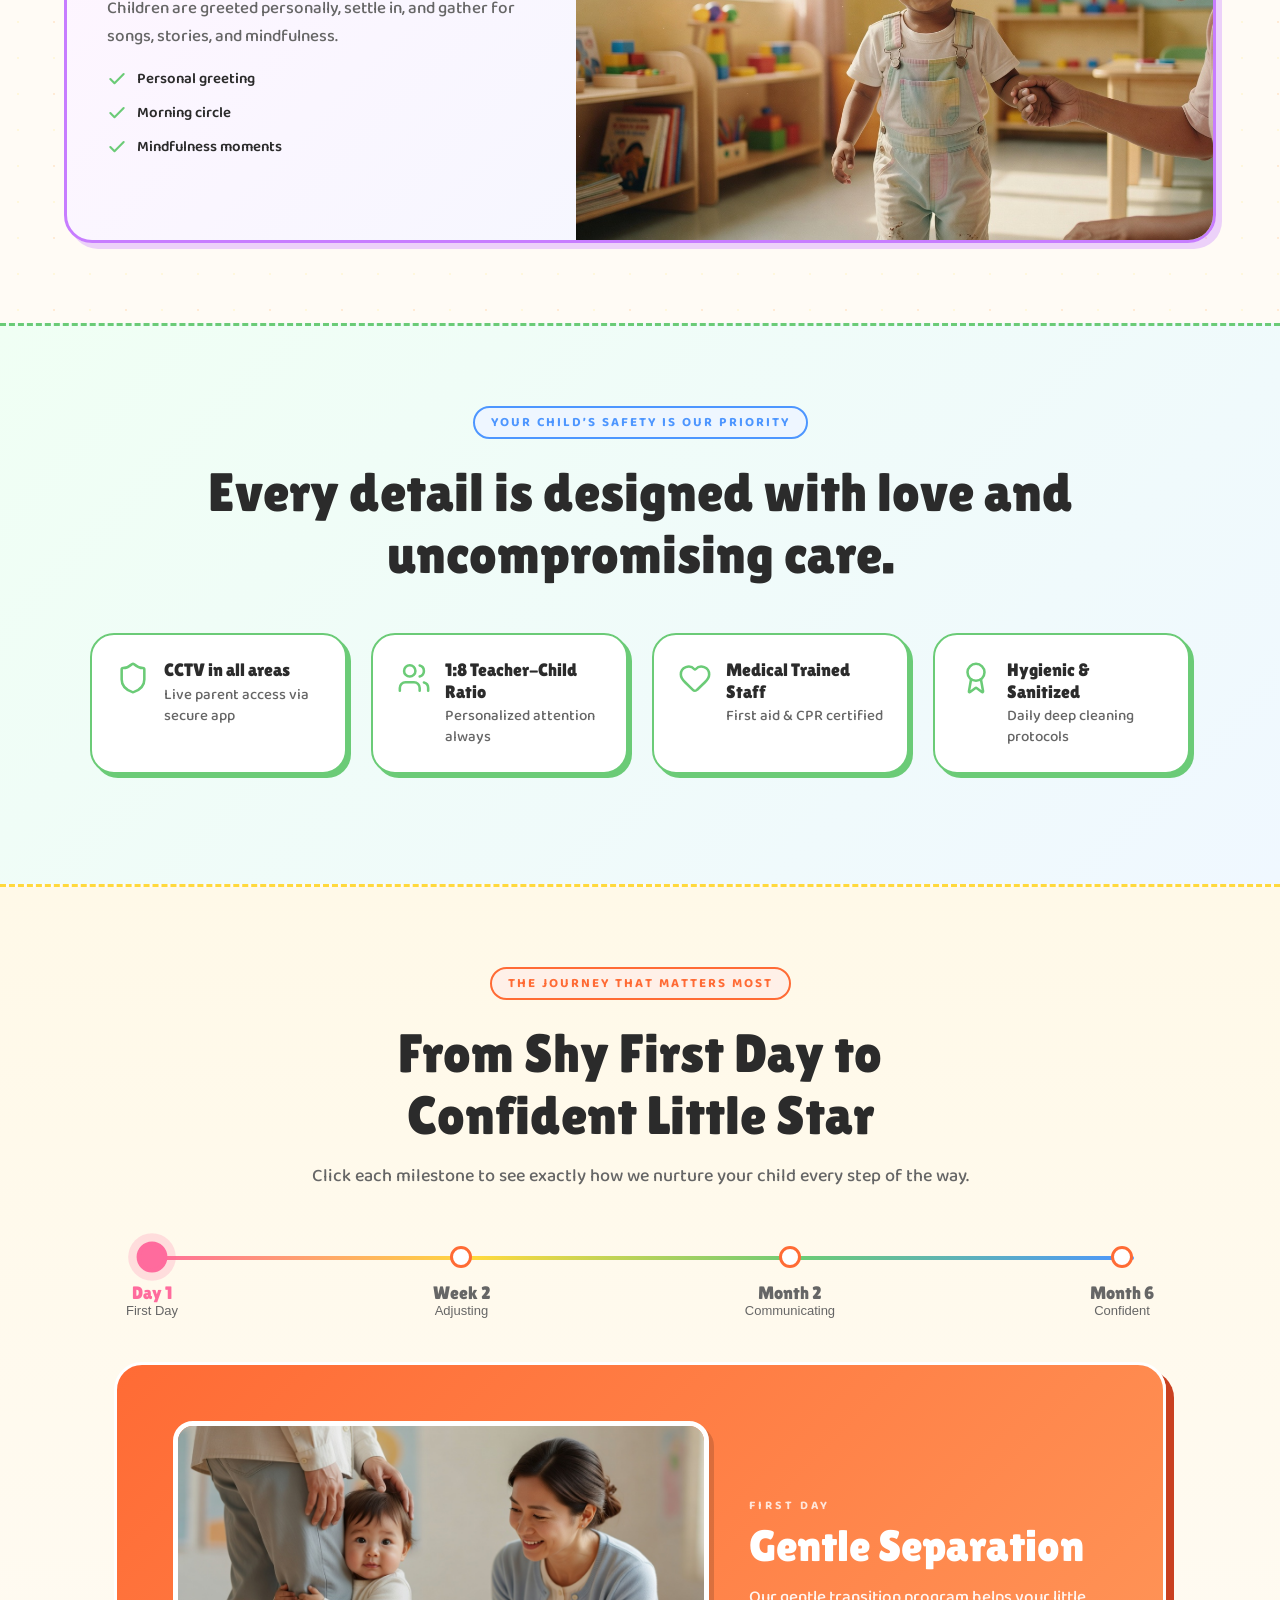
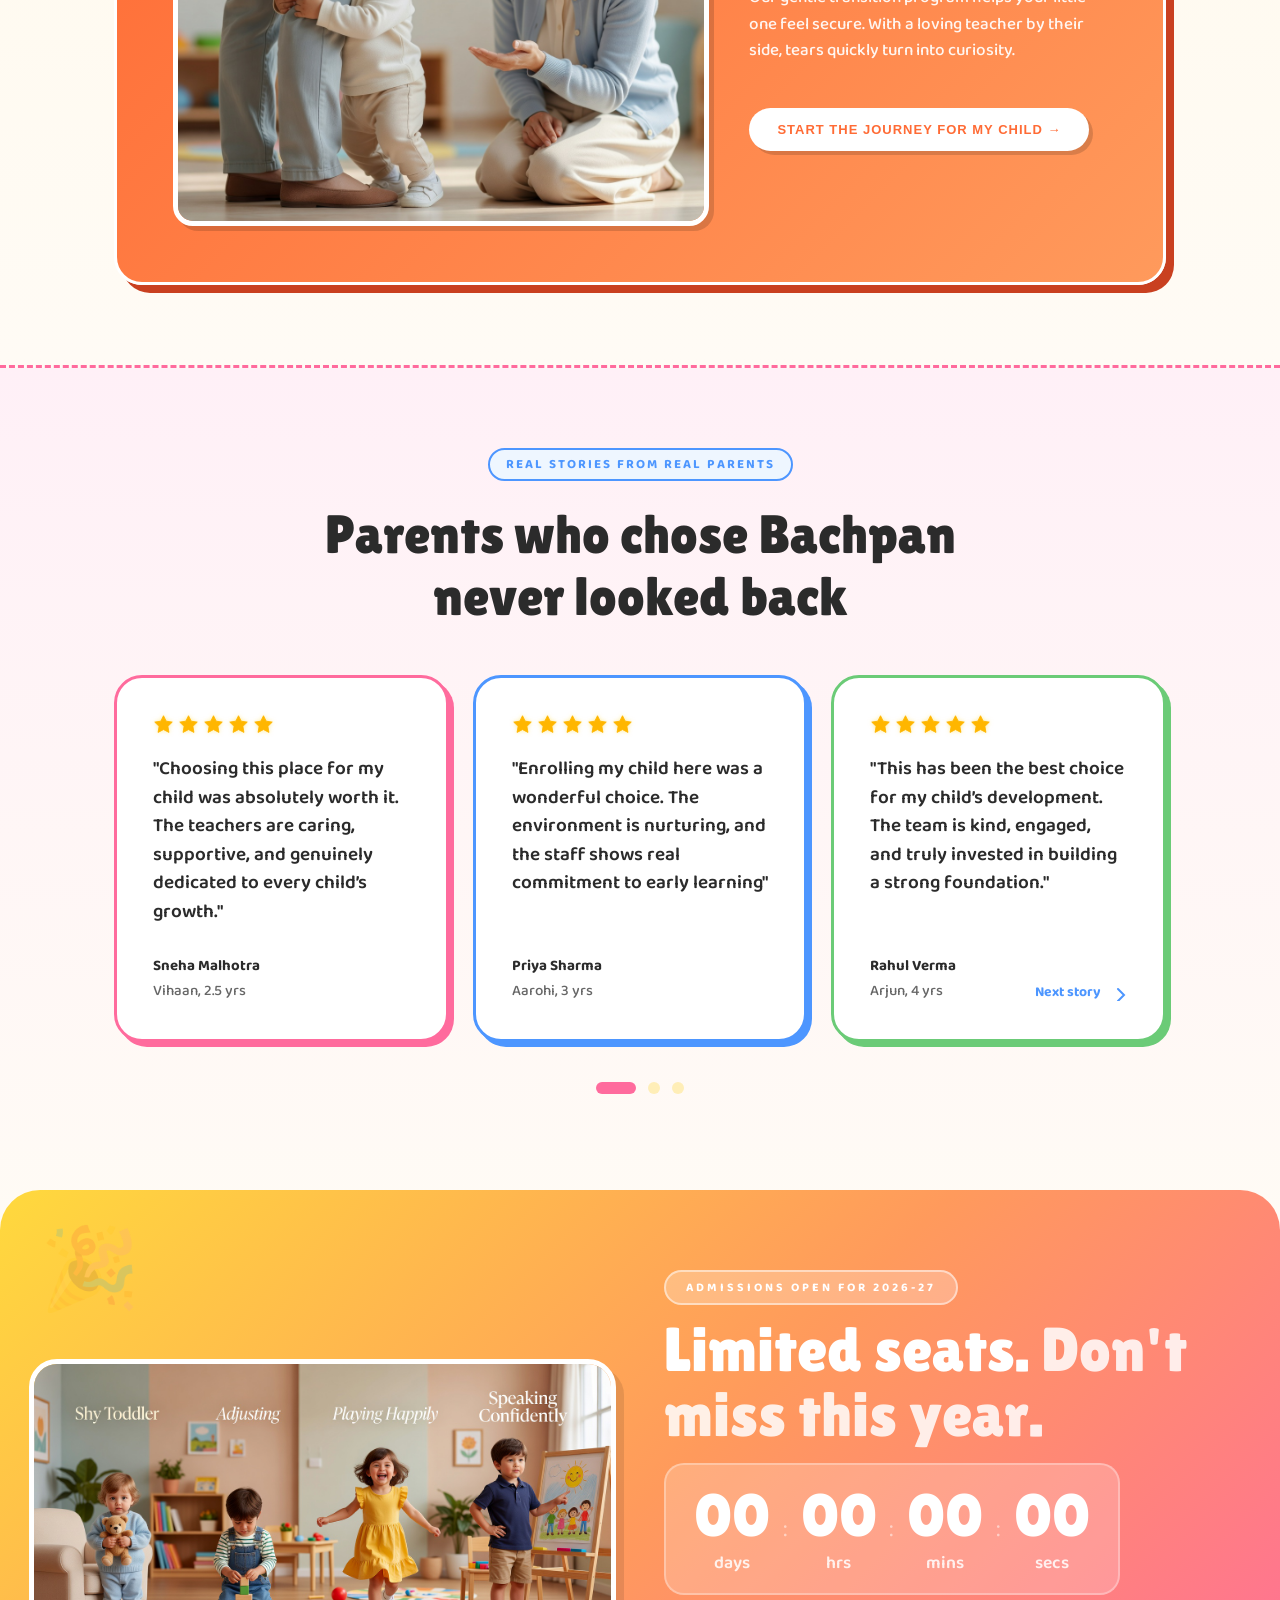
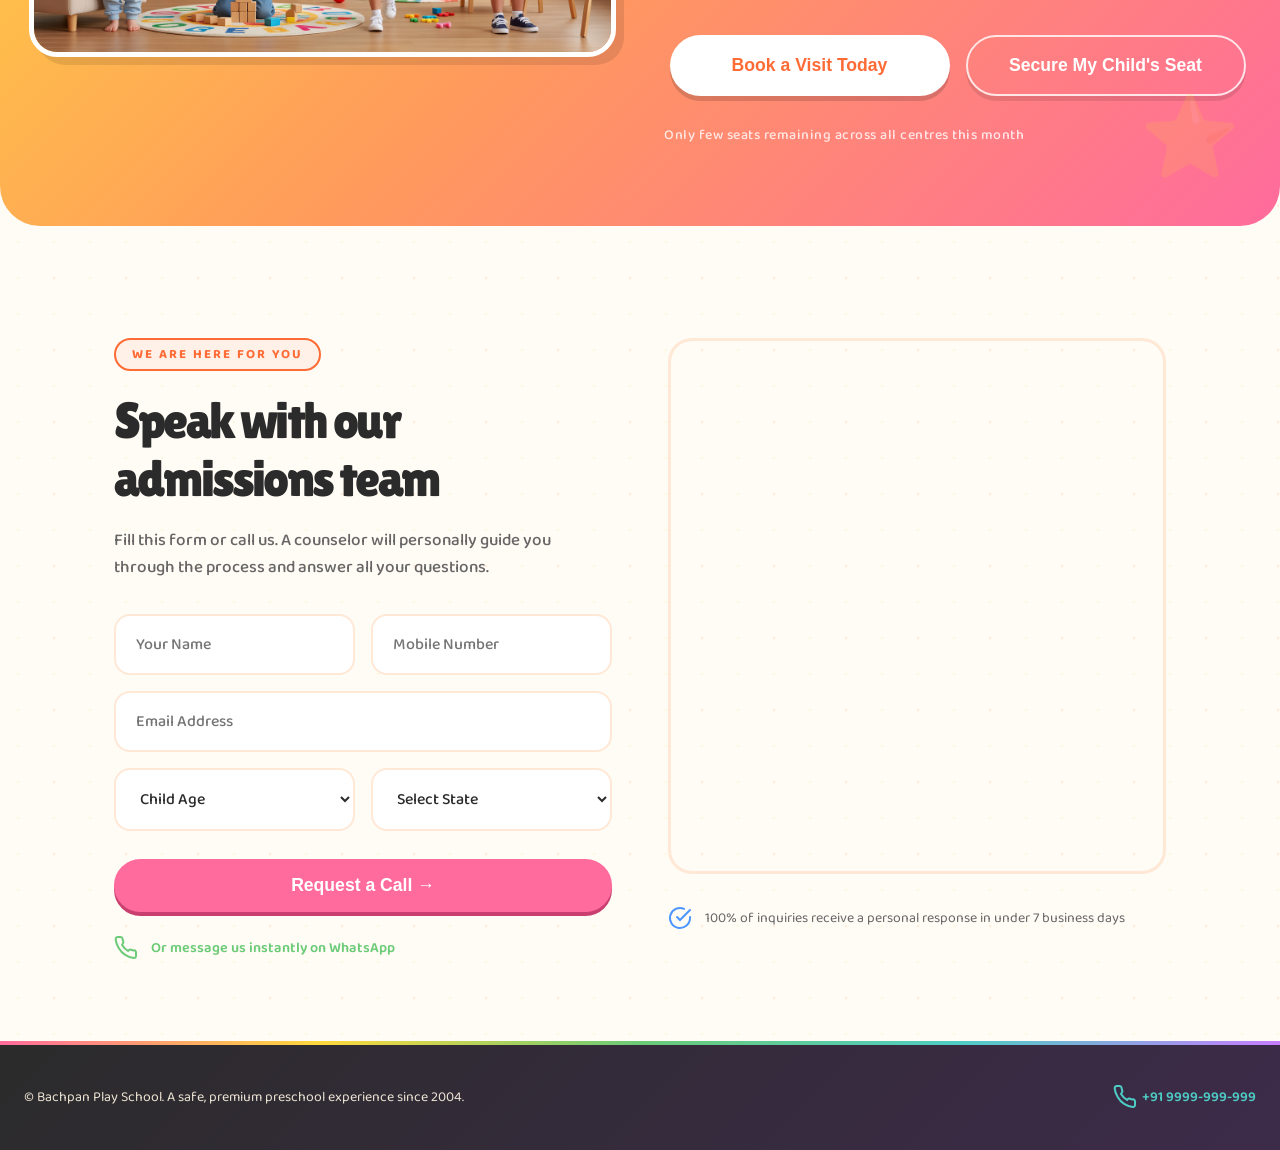
==== commit 71c75285: "Update index.html" ====
--- a/index.html
+++ b/index.html
@@ -566,7 +566,7 @@
         <!-- Form -->
         <div>
         <div class="section-label">WE ARE HERE FOR YOU</div>
-        <h2 class="section-title" style="font-size:clamp(32px,4vw,60px);letter-spacing:-2.8px;margin-top:.5rem">Speak with our admissions team</h2>
+        <h2 class="section-title" style="font-size:clamp(38px,4vw,60px);letter-spacing:-2.8px;margin-top:.5rem">Speak with our admissions team</h2>
         <p class="contact-sub">Fill this form or call us. A counselor will personally guide you through the process and answer all your questions.</p>
 
         <form class="contact-form" onsubmit="handleContactSubmit(event)">
--- a/style.css
+++ b/style.css
@@ -308,7 +308,7 @@
   display: flex; flex-direction: column;
   box-shadow: 6px 6px 0 var(--lime);
   position: relative; overflow: hidden;
-  height: 330px;
+  height: auto;
 }
 .concern-card::before {
   content: '✨';
@@ -356,11 +356,11 @@
 .values-inner { max-width: 1270px; margin: 0 auto; padding: 0 24px; display: flex; gap: 44px; align-items: flex-start; }
 .values-left { flex: 5 0 0; }
 .values-inner h2 { font-size: clamp(36px, 4.5vw, 54px); line-height: 1.05; color: var(--text-dark); margin-top: 10px; }
-.values-inner-p { margin-top: 18px; max-width: 512px; font-size: 18px; color: var(--text-light); margin-bottom: 36px; line-height: 1.6; font-weight: 500; }
+.values-inner-p { margin-top: 18px; font-size: 18px; color: var(--text-light); margin-bottom: 36px; line-height: 1.6; font-weight: 500; }
 .values-right { flex: 6 0 0; display: grid; grid-template-columns: 1fr 1fr; gap: 30px; }
 
 .value-card {
-  height: 300px;
+  height: 260px;
   background: white;
   border: 3px solid var(--candy-pink); border-radius: 28px;
   padding: 28px;
@@ -382,6 +382,7 @@
 .card-wrapper:hover { transform: translateY(-5px) rotate(-0.5deg); box-shadow: 8px 8px 0 #2960c4; }
 
 .value-card-blue {
+  height: 260px!important;
   background: white; padding: 28px;
   display: flex; flex-direction: column; gap: 14px; height: 100%;
   clip-path: none;
@@ -405,7 +406,7 @@
 
 /* ══════════════ EXPERIENCE TABS ══════════════ */
 .exp-header { margin-bottom: 2rem; }
-.exp-header h2 { font-size: clamp(36px, 4.5vw, 54px); margin-top: 10px; }
+.exp-header h2 { font-size: clamp(38px, 4.5vw, 54px); margin-top: 10px; }
 .exp-header p { font-size: 18px; color: var(--text-light); margin-top: 16px; line-height: 1.6; font-weight: 500; max-width: 700px; margin-left: auto; margin-right: auto; }
 
 .exp-tabs {
@@ -458,13 +459,13 @@
 /* ══════════════ SAFETY ══════════════ */
 .safety-section {
   background: linear-gradient(135deg, #F0FFF4 0%, #F0F8FF 100%);
-  padding: 80px 0;
+  padding: 80px 24px;
   border-top: 3px dashed var(--lime);
 }
-.safety-section h2 { font-size: clamp(36px, 4.5vw, 54px); margin-top: 10px; }
+.safety-section h2 { font-size: clamp(38px, 4.5vw, 54px); margin-top: 10px; }
 .safety-section .center { max-width: 1100px; text-align: center; margin: 0 auto 48px; }
 
-.safety-grid { max-width: 1100px; display: grid; grid-template-columns: repeat(4, minmax(0, 1fr)); gap: 24px; margin: 0 auto; padding: 0 24px 30px; }
+.safety-grid { max-width: 1100px; display: grid; grid-template-columns: repeat(4, minmax(0, 1fr)); gap: 24px; margin: 0 auto; padding: 0 0px 30px; }
 
 .safety-item {
   display: flex; gap: 14px; align-items: flex-start;
@@ -481,7 +482,7 @@
   font-family: 'Lilita One', sans-serif;
   font-size: 18px; color: var(--text-dark); margin-bottom: 4px; line-height: 1.2;
 }
-.safety-desc { font-size: 14px; color: var(--text-light); line-height: 1.4; font-weight: 500; }
+.safety-desc { font-size: 15px; color: var(--text-light); line-height: 1.4; font-weight: 500; }
 
 @media (max-width: 640px) { .safety-grid { grid-template-columns: 1fr 1fr; } }
 
@@ -493,7 +494,7 @@
   border-top: 3px dashed var(--sunny-yellow);
 }
 #journey .inner { max-width: 1100px; margin: 0 auto; padding: 0 1.5rem; }
-#journey h2 { font-size: clamp(36px, 4.5vw, 54px); margin-top: 10px; }
+#journey h2 { font-size: clamp(38px, 4.5vw, 54px); margin-top: 10px; }
 #journey-p { font-size: 18px; color: var(--text-light); margin-top: 16px; font-weight: 500; }
 
 .timeline-nav {
@@ -536,7 +537,7 @@
 
 .timeline-period { text-transform: uppercase; color: rgba(255,255,255,0.8); font-size: 12px; letter-spacing: 3px; font-weight: 700; margin-bottom: 6px; }
 .timeline-heading { color: white; font-family: 'Lilita One', sans-serif; font-size: clamp(28px,3.5vw,44px); line-height: 1.05; margin: .5rem 0 1rem; }
-.timeline-text { color: rgba(255,255,255,0.92); margin-bottom: 20px; font-size: 16px; line-height: 1.55; font-weight: 500; }
+.timeline-text { color: rgba(255,255,255,0.92); margin-bottom: 20px; font-size: 17px; line-height: 1.55; font-weight: 500; }
 
 .btn-journey {
   display: inline-block; margin-top: 1.5rem;
@@ -557,7 +558,7 @@
 }
 #testimonials .inner { max-width: 1100px; margin: 0 auto; padding: 0 1.5rem; }
 #testimonials .center { text-align: center; margin-bottom: 48px; }
-#testimonials h2 { font-size: clamp(36px, 4.5vw, 54px); margin-top: 10px; }
+#testimonials h2 { font-size: clamp(38px, 4.5vw, 54px); margin-top: 10px; }
 
 .testimonials-grid { display: grid; grid-template-columns: repeat(3, 1fr); gap: 1.5rem; margin-top: 3rem; }
 @media (max-width: 900px) { .testimonials-grid { grid-template-columns: repeat(2,1fr); } }
@@ -584,7 +585,7 @@
 .stars { display: flex; gap: .25rem; margin-bottom: 1.25rem; }
 .star-icon { color: var(--sunny-yellow); filter: drop-shadow(0 0 2px #FFD93D88); }
 
-.testimonial-text { font-size: clamp(15px,1.8vw,19px); line-height: 1.5; font-weight: 600; color: var(--text-dark); }
+.testimonial-text { font-size: clamp(17px,1.8vw,19px); line-height: 1.5; font-weight: 600; color: var(--text-dark); }
 .testimonial-footer { margin-top: 1.75rem; display: flex; justify-content: space-between; align-items: flex-end; }
 .testimonial-author strong { display: block; font-weight: 700; font-size: 15px; }
 .testimonial-author span { color: var(--text-light); font-size: 13px; font-weight: 500; }
@@ -620,7 +621,7 @@
 
 #final-cta h2 {
   color: white; font-family: 'Lilita One', sans-serif;
-  font-size: clamp(36px,5vw,62px); margin: 12px 0 1rem; line-height: 1.05;
+  font-size: clamp(38px,5vw,62px); margin: 12px 0 1rem; line-height: 1.05;
 }
 #final-cta h2 span { opacity: .85; }
 
@@ -839,7 +840,7 @@
 
 
 /* ══════════════ RESPONSIVE ══════════════ */
-@media (max-width: 1024px) {
+/* @media (max-width: 1024px) {
   .values-inner { flex-direction: column; }
   .values-right { grid-template-columns: 1fr 1fr; }
   .bst-wrap { gap: 32px; padding: 28px 24px; }
@@ -866,4 +867,200 @@
 @media (max-width: 480px) {
   .safety-grid { grid-template-columns: 1fr; }
   .values-right { grid-template-columns: 1fr; }
-}
+} */
+
+
+
+
+/* ── Tablet Landscape: 1024px ── */
+/* ══════════════ RESPONSIVE ══════════════ */
+
+/* ── Tablet Landscape: 1024px ── */
+@media (max-width: 1024px) {
+
+  /* HERO — reduce massive vertical gap */
+  .hero { min-height: auto; padding-bottom: 60px; }
+  .hero-inner { gap: 36px; padding: 48px 32px 72px; }
+  .hero h1 { font-size: clamp(36px, 5vw, 54px); }
+  .hero-deco { display: none; }
+
+  /* OTHER SECTIONS */
+  .values-inner { flex-direction: column; }
+  .values-right { grid-template-columns: 1fr 1fr; }
+  .bst-wrap { gap: 32px; padding: 28px 24px; }
+}
+
+/* ── iPad Air / between tablet sizes: 900px ── */
+@media (max-width: 900px) {
+
+  /* HERO — force single column here too */
+  .hero-inner {
+    grid-template-columns: 1fr;
+    gap: 32px;
+    text-align: center;
+    padding: 40px 32px 64px;
+  }
+
+  .hero p {
+    margin-left: auto;
+    margin-right: auto;
+    max-width: 560px;
+  }
+
+  .hero-btns { justify-content: center; }
+
+  .hero-btn-primary,
+  .hero-btn-secondary {
+    width: auto;
+    min-width: 220px;
+    max-width: 320px;
+    font-size: 16px;
+  }
+
+  .hero-visual { margin-top: 0; padding-bottom: 24px; }
+
+  .hero-badge-card {
+    left: 50%;
+    transform: translateX(-50%);
+    bottom: -16px;
+    white-space: nowrap;
+  }
+
+  /* CONCERNS */
+  .concerns { padding: 60px 24px; }
+  .concerns-grid { grid-template-columns: repeat(3, 1fr); gap: 12px; }
+  .concern-card { padding: 24px 16px; }
+  .concern-q { font-size: 21px; } 
+
+  .timeline-detail {grid-template-columns: 1.5fr 1fr!important; padding: 35px;}
+}
+
+/* ── Tablet Portrait / Large Phone: 768px ── */
+@media (max-width: 768px) {
+
+  /* NAV */
+  .nav-links { display: none; }
+  .nav-actions { display: none; }
+  .hamburger { display: block; padding: 8px; }
+
+  /* HERO */
+  .hero-inner {
+    grid-template-columns: 1fr;
+    gap: 28px;
+    text-align: center;
+    padding: 32px 20px 56px;
+  }
+
+  /* .hero-deco { display: none; } */
+
+  .hero-badge { font-size: 11px; letter-spacing: 1px; padding: 5px 16px; }
+
+  .hero h1 {
+    font-size: clamp(32px, 8vw, 48px);
+    line-height: 1.05;
+    margin-bottom: 14px;
+  }
+
+  .hero p {
+    font-size: 16px;
+    margin-bottom: 24px;
+    margin-left: auto;
+    margin-right: auto;
+    max-width: 100%;
+  }
+
+  .hero-btns { justify-content: center; gap: 12px; }
+
+  .hero-btn-primary,
+  .hero-btn-secondary {
+    width: auto;
+    min-width: 200px;
+    max-width: 280px;
+    font-size: 15px;
+    padding: 13px 20px;
+  }
+
+  .hero-visual { margin-top: 0; padding-bottom: 20px; }
+  .hero-img-wrap { border-radius: 24px; box-shadow: 5px 5px 0 var(--sunny-yellow); }
+  .hero-img-wrap img { min-height: 260px; }
+
+  .hero-badge-card {
+    left: 50%;
+    transform: translateX(-50%);
+    bottom: -16px;
+    white-space: nowrap;
+    padding: 10px 20px;
+  }
+
+  /* OTHER SECTIONS */
+  
+  .safety-grid { grid-template-columns: 1fr 1fr; }
+  .contact-grid { grid-template-columns: 1fr; }
+  .exp-panel.active { grid-template-columns: 1fr  1.5fr; }
+  .timeline-detail.active { grid-template-columns: 1fr; }
+  .bst-wrap { flex-wrap: wrap; gap: 24px; }
+  .bst-divider { display: none; }
+}
+
+/* ── Small Phone: 480px ── */
+@media (max-width: 480px) {
+
+  /* HERO */
+  .hero-inner { padding: 24px 24px 52px; gap: 24px; }
+
+  .hero-badge { font-size: 10px; letter-spacing: 0.8px; padding: 4px 12px; }
+
+  .hero h1 { font-size: 40px; margin-bottom: 12px; }
+
+  .hero p { font-size: 18px; margin-bottom: 20px; }
+
+  .hero-btn-primary,
+  .hero-btn-secondary {
+    width: 100%;
+    max-width: 100%;
+    font-size: 15px;
+    padding: 13px 20px;
+  }
+
+  .hero-img-wrap { border-radius: 18px; }
+  .hero-img-wrap img { min-height: 200px; }
+
+  .hero-badge-card { padding: 8px 16px; gap: 8px; border-radius: 16px; }
+  .hero-badge-icon { width: 36px; height: 36px; }
+  .hero-badge-card .title { font-size: 13px; }
+
+  /* STATS BAR — single row */
+  .bst-wrap { flex-wrap: nowrap; gap: 0; padding: 16px 8px; justify-content: space-around; }
+  .bst-divider { display: block; height: 36px; width: 1px; }
+  .bst-stat { flex-direction: column; align-items: center; gap: 4px; }
+  .bst-num-wrap { display: flex; align-items: flex-start; }
+  .bst-num { font-size: 30px; letter-spacing: -1px; }
+  .bst-sup { position: relative; top: 3px; right: 0; font-size: 11px; margin-left: 1px; }
+  .bst-desc { max-width: 72px; margin-left: 0; padding-top: 0; text-align: center; }
+  .bst-desc-title { font-size: 9px; }
+  .bst-desc-sub { font-size: 8px; }
+
+  /* OTHER SECTIONS */  
+  .concerns-grid { grid-template-columns: 1fr; gap: 20px;}
+  .concern-card { padding: 40px 24px; height: 320px;}
+  .safety-grid { grid-template-columns: 1fr; }
+  .value-card { height: 300px!important;}  
+  .values-inner h2 { font-size: 38px;}
+  .values-inner-p { font-size: 19px;}
+  .value-card-blue { height: 300px!important; }
+  .values-right { grid-template-columns: 1fr; }
+  .exp-tabs { display: grid; grid-template-columns: 1fr 1fr; }
+  #experience > div { max-width: 1200px; margin: 0 auto; padding: 30px 0px;}
+  .exp-panel.active { grid-template-columns: 1fr; }
+  .exp-img img { border-top-right-radius: 0; border-bottom-right-radius: 25px; border-bottom-left-radius: 25px;}
+  .exp-content { padding: 40px 24px 0 24px;}
+  .exp-header { padding-top: 0px !important;}
+  .exp-header p { font-size: 19px;}
+  .exp-highlights li { font-size: 16px;}
+  .timeline-detail { grid-template-columns: 1fr!important; padding: 30px;}
+  .timeline-nav { padding: 0px;}
+  #journey-p { font-size: 19px;}
+  #final-cta {text-align: center;}
+  #final-cta::before {opacity: 0.5;}
+  #final-cta::after {opacity: 0.5;}
+}
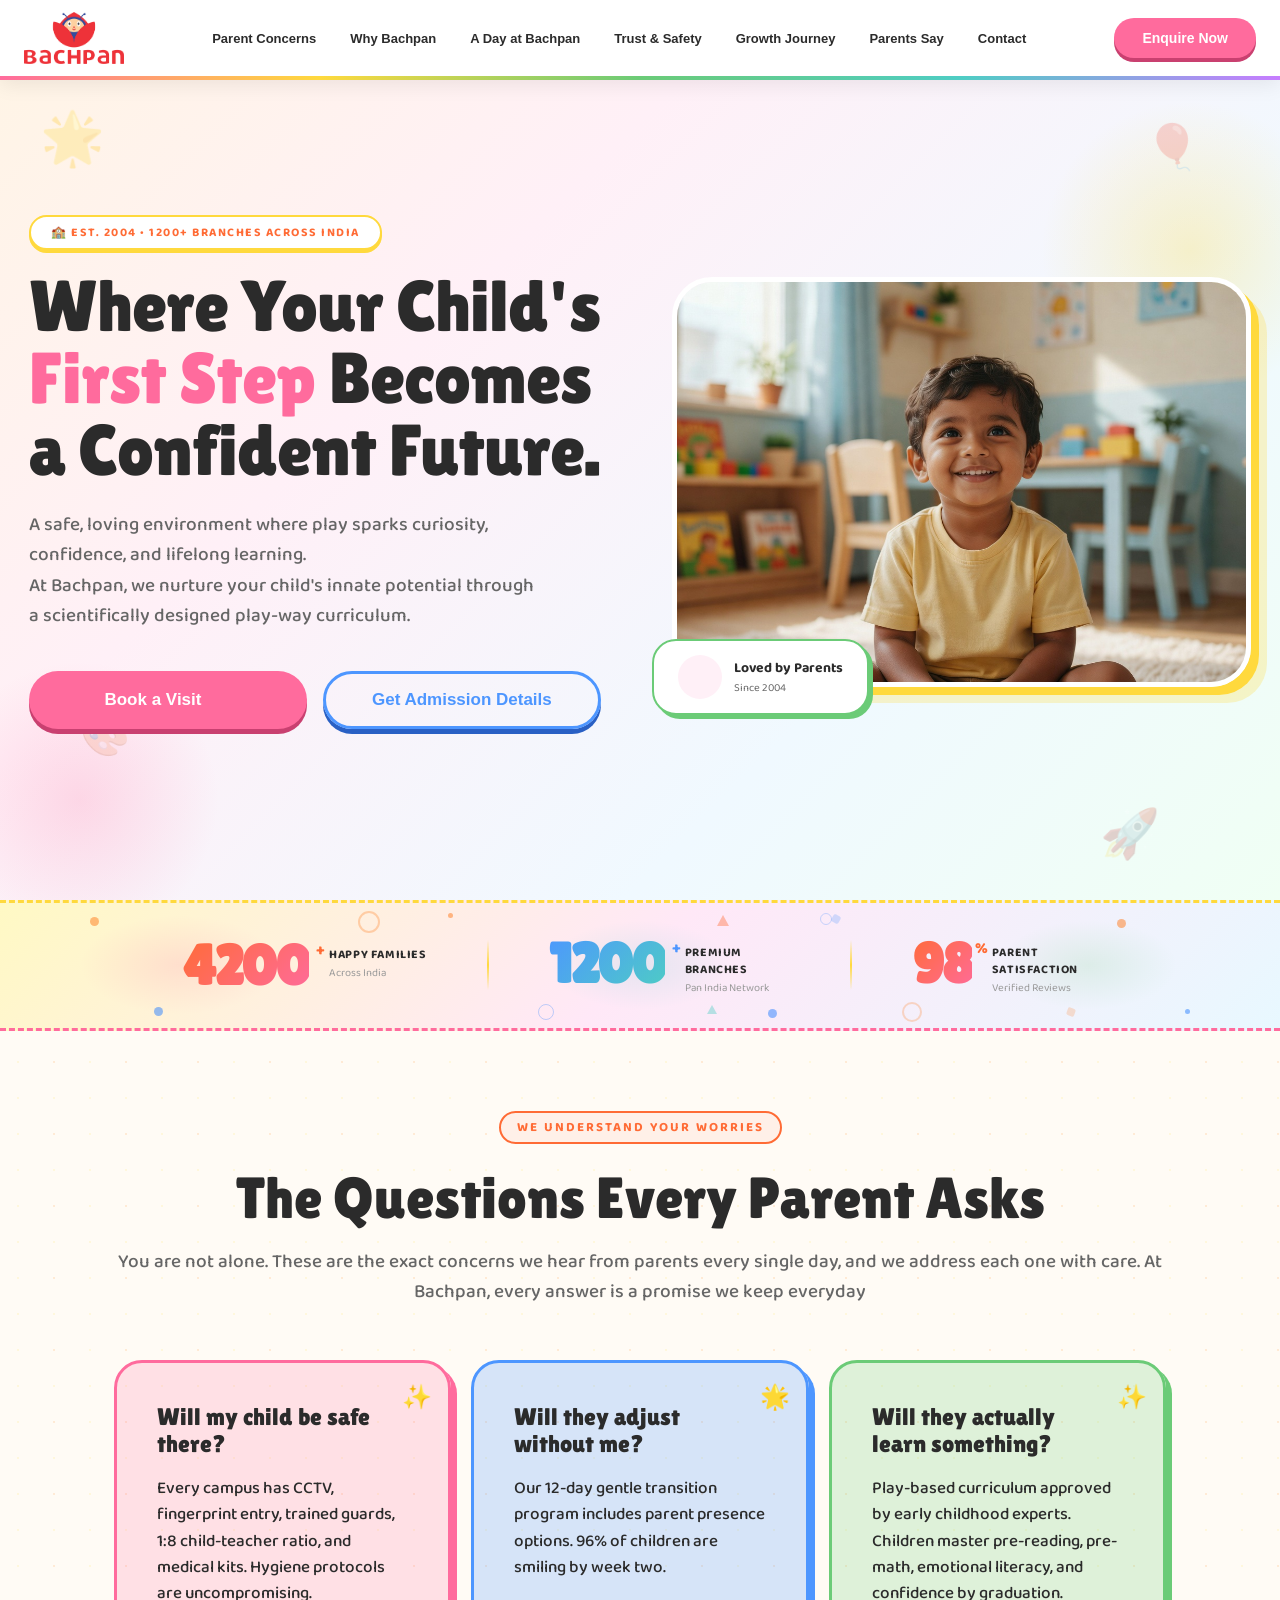
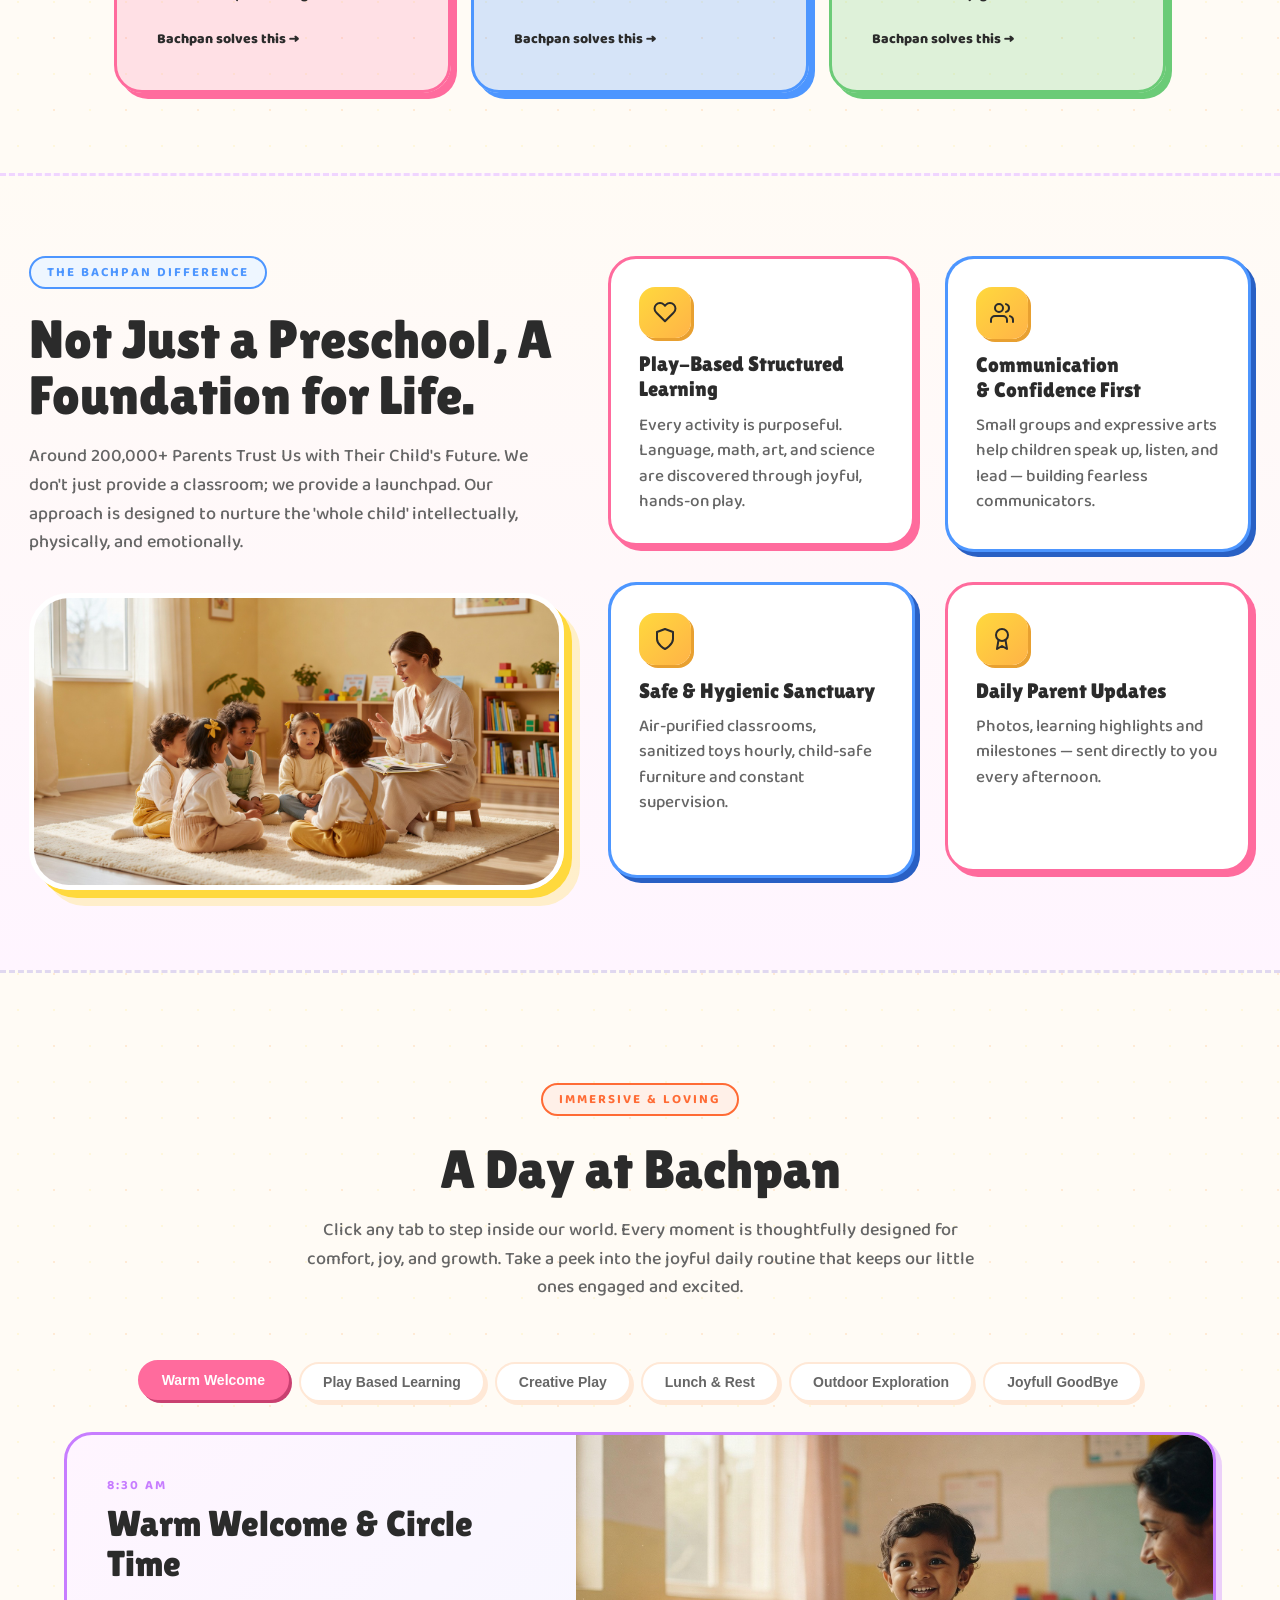
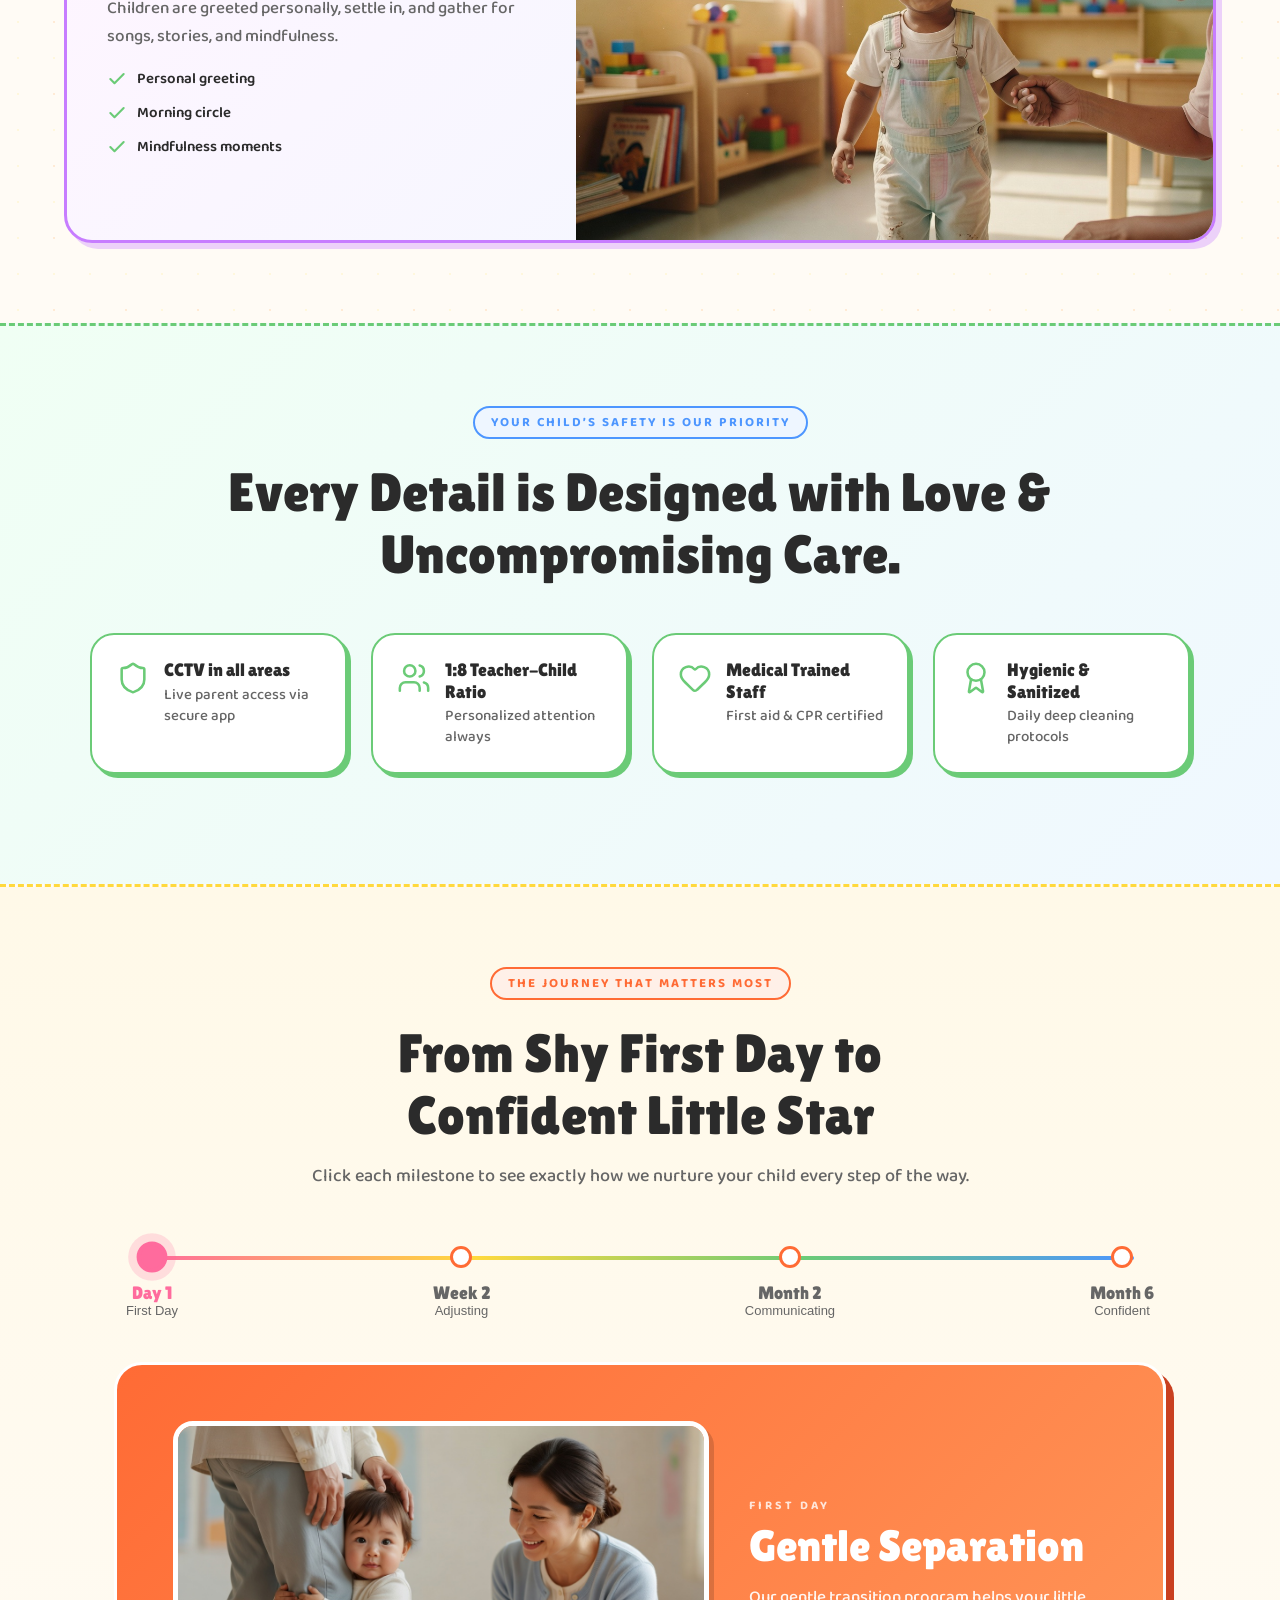
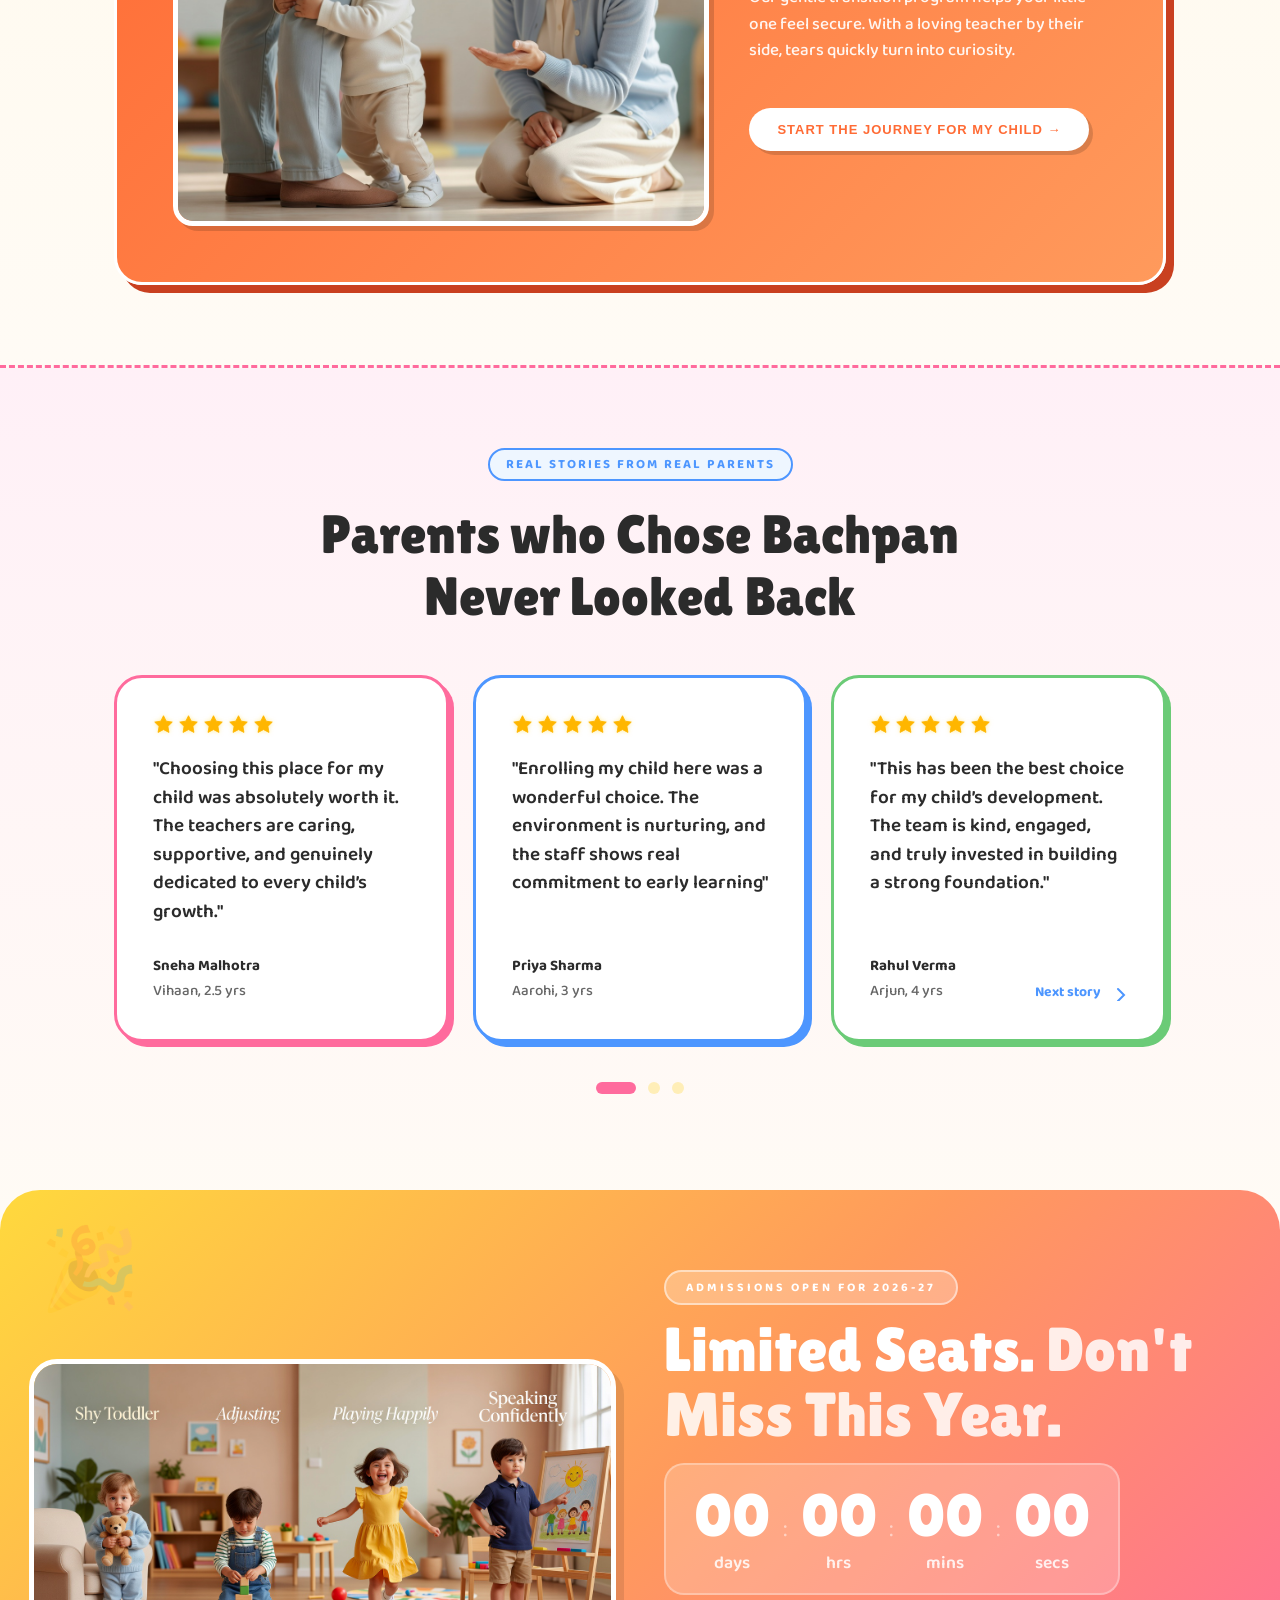
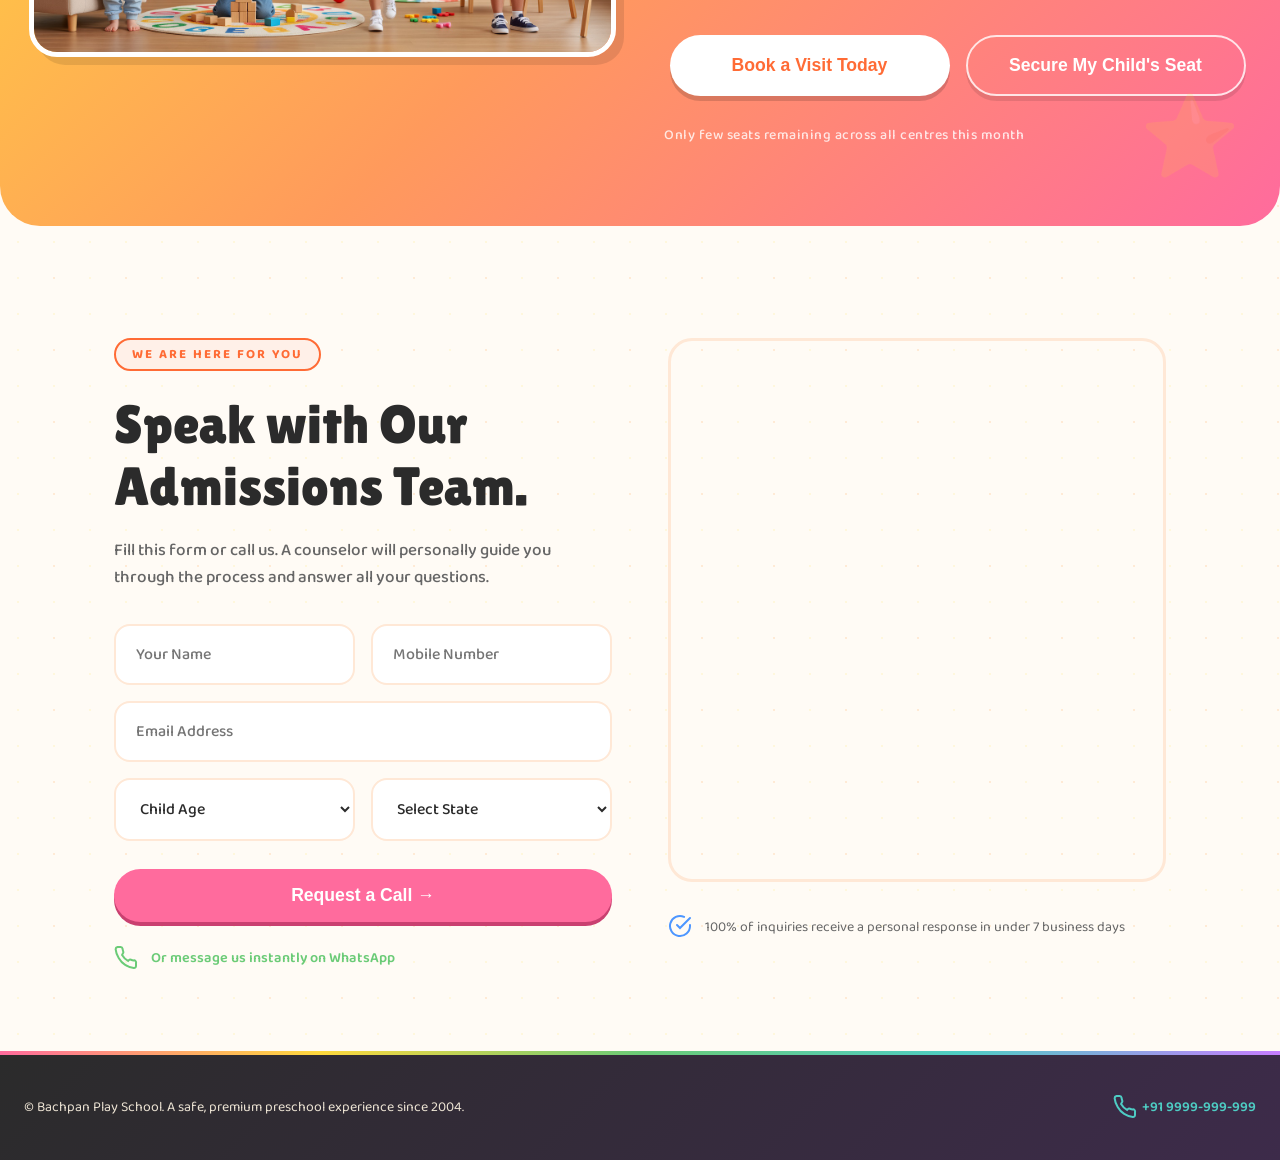
==== commit 3e712258: "Update index.html" ====
--- a/index.html
+++ b/index.html
@@ -355,7 +355,7 @@
     <section class="safety-section" id="trust">   
         <div class="center">     
         <div class="section-blue">YOUR CHILD’S SAFETY IS OUR PRIORITY</div>
-        <h2>Every detail is designed with love and uncompromising care.</h2>
+        <h2>Every Detail is Designed with Love & Uncompromising Care.</h2>
         </div>
         <div class="safety-grid">
             <div class="safety-item">
@@ -502,7 +502,7 @@
     <div class="inner">
         <div class="center">
         <div class="section-blue">REAL STORIES FROM REAL PARENTS</div>
-        <h2>Parents who chose Bachpan <br> never looked back</h2>
+        <h2>Parents who Chose Bachpan <br> Never Looked Back</h2>
         </div>
 
         <div class="testimonials-grid" id="testimonialsGrid">
@@ -526,7 +526,7 @@
         <!-- RIGHT: all your content -->
         <div class="cta-content-col">
         <div class="cta-admissions-badge">ADMISSIONS OPEN FOR 2026-27</div>
-        <h2>Limited seats. <span>Don't miss this year.</span></h2>
+        <h2>Limited Seats. <span>Don't Miss This Year.</span></h2>
 
         <div class="countdown">
             <div class="count-block">
@@ -566,7 +566,7 @@
         <!-- Form -->
         <div>
         <div class="section-label">WE ARE HERE FOR YOU</div>
-        <h2 class="section-title" style="font-size:clamp(38px,4vw,60px);letter-spacing:-2.8px;margin-top:.5rem">Speak with our admissions team</h2>
+        <h2 class="section-title" style="font-size:clamp(38px,4.5vw,54px);margin-top:10px;">Speak with Our Admissions Team.</h2>
         <p class="contact-sub">Fill this form or call us. A counselor will personally guide you through the process and answer all your questions.</p>
 
         <form class="contact-form" onsubmit="handleContactSubmit(event)">
@@ -725,23 +725,12 @@
         </div>
     </div>
     </div>
-    
-    
-
-
-
-
-
-
-
-
-
-
 
     <script>
         // ─── ICON ───
         lucide.createIcons();    
     </script>    
+
     <script>
         function scrollToSection(id) {
             document.getElementById(id).scrollIntoView({ behavior: 'smooth' });
@@ -802,9 +791,9 @@
 
             ];
 
-        const CARDS_PER_PAGE = 3;
+        
+        function getCardsPerPage() { return window.innerWidth <= 900 ? 2 : 3; }
         let currentPage = 0;
-        const totalPages = Math.ceil(testimonials.length / CARDS_PER_PAGE);
 
         const starsSVG = `
             <svg class="star-icon" width="21" height="21" viewBox="0 0 24 24" fill="#ffb600" stroke="#ffb600" stroke-width="1"><polygon points="12 2 15.09 8.26 22 9.27 17 14.14 18.18 21.02 12 17.77 5.82 21.02 7 14.14 2 9.27 8.91 8.26 12 2"></polygon></svg>
@@ -815,38 +804,41 @@
         `;
 
         function renderTestimonials() {
+            const cardsPerPage = getCardsPerPage();
+            const totalPages = Math.ceil(testimonials.length / cardsPerPage);
             const grid = document.getElementById('testimonialsGrid');
-            const start = currentPage * CARDS_PER_PAGE;
-            const pageItems = testimonials.slice(start, start + CARDS_PER_PAGE);
+            const start = currentPage * cardsPerPage;
+            const pageItems = testimonials.slice(start, start + cardsPerPage);
 
             grid.innerHTML = pageItems.map((t, index) => `
-        <div class="testimonial-wrap">
-            <div>
-            <div class="stars">${starsSVG}</div>
-            <blockquote class="testimonial-text">"${t.text}"</blockquote>
-            </div>
-            <div class="testimonial-footer">
-            <div class="testimonial-author">
-                <strong>${t.name}</strong>
-                <span style="font-size:15px;">${t.child}</span>
-            </div>
-            ${index === pageItems.length - 1 ? `
-                <div class="btn-next-story" onclick="nextPage()">
-                Next story
-                <svg width="18" height="18" fill="none" stroke="currentColor" stroke-width="2" stroke-linecap="round"><polyline points="9 18 15 12 9 6"></polyline></svg>
+            <div class="testimonial-wrap t-color-${(start + index) % 3}">
+                <div>
+                <div class="stars">${starsSVG}</div>
+                <blockquote class="testimonial-text">"${t.text}"</blockquote>
                 </div>
-            ` : ''}
-            </div>
-        </div>
-        `).join('');
+                <div class="testimonial-footer">
+                <div class="testimonial-author">
+                    <strong>${t.name}</strong>
+                    <span style="font-size:15px;">${t.child}</span>
+                </div>
+                ${index === pageItems.length - 1 ? `
+                    <div class="btn-next-story" onclick="nextPage()">
+                    Next story
+                    <svg width="18" height="18" fill="none" stroke="currentColor" stroke-width="2" stroke-linecap="round"><polyline points="9 18 15 12 9 6"></polyline></svg>
+                    </div>
+                ` : ''}
+                </div>
+            </div>
+            `).join('');
 
             renderDots();
         }
 
         function renderDots() {
+            const totalPages = Math.ceil(testimonials.length / getCardsPerPage());
             const dotsContainer = document.getElementById('testimonialDots');
             dotsContainer.innerHTML = Array.from({ length: totalPages }, (_, i) => `
-            <div class="dot ${i === currentPage ? 'active' : ''}" onclick="goToPage(${i})"></div>
+                <div class="dot ${i === currentPage ? 'active' : ''}" onclick="goToPage(${i})"></div>
             `).join('');
         }
 
@@ -856,6 +848,7 @@
         }
 
         function nextPage() {
+            const totalPages = Math.ceil(testimonials.length / getCardsPerPage());
             currentPage = (currentPage + 1) % totalPages;
             renderTestimonials();
         }
--- a/style.css
+++ b/style.css
@@ -33,7 +33,7 @@
 /* ── RESET & BASE ── */
 *, *::before, *::after { box-sizing: border-box; margin: 0; padding: 0; }
 html { scroll-behavior: smooth; }
-
+* { -webkit-tap-highlight-color: transparent; }
 body {
   font-family: 'Baloo 2', system-ui, sans-serif;
   color: var(--text-dark);
@@ -360,7 +360,7 @@
 .values-right { flex: 6 0 0; display: grid; grid-template-columns: 1fr 1fr; gap: 30px; }
 
 .value-card {
-  height: 260px;
+  height: 290px;
   background: white;
   border: 3px solid var(--candy-pink); border-radius: 28px;
   padding: 28px;
@@ -382,7 +382,7 @@
 .card-wrapper:hover { transform: translateY(-5px) rotate(-0.5deg); box-shadow: 8px 8px 0 #2960c4; }
 
 .value-card-blue {
-  height: 260px!important;
+  height: 290px!important;
   background: white; padding: 28px;
   display: flex; flex-direction: column; gap: 14px; height: 100%;
   clip-path: none;
@@ -1041,15 +1041,16 @@
   .bst-desc-sub { font-size: 8px; }
 
   /* OTHER SECTIONS */  
-  .concerns-grid { grid-template-columns: 1fr; gap: 20px;}
+  .concerns-grid { grid-template-columns: 1fr; gap: 24px;}
   .concern-card { padding: 40px 24px; height: 320px;}
   .safety-grid { grid-template-columns: 1fr; }
   .value-card { height: 300px!important;}  
   .values-inner h2 { font-size: 38px;}
   .values-inner-p { font-size: 19px;}
   .value-card-blue { height: 300px!important; }
-  .values-right { grid-template-columns: 1fr; }
+  .values-right { grid-template-columns: 1fr; gap:24px}
   .exp-tabs { display: grid; grid-template-columns: 1fr 1fr; }
+  .exp-tab {padding: 10px;}
   #experience > div { max-width: 1200px; margin: 0 auto; padding: 30px 0px;}
   .exp-panel.active { grid-template-columns: 1fr; }
   .exp-img img { border-top-right-radius: 0; border-bottom-right-radius: 25px; border-bottom-left-radius: 25px;}
@@ -1061,6 +1062,6 @@
   .timeline-nav { padding: 0px;}
   #journey-p { font-size: 19px;}
   #final-cta {text-align: center;}
-  #final-cta::before {opacity: 0.5;}
-  #final-cta::after {opacity: 0.5;}
-}
+  #final-cta::before {opacity: 0.25; top: 196px; left: 0px;}
+  #final-cta::after {opacity: 0.25;}
+}
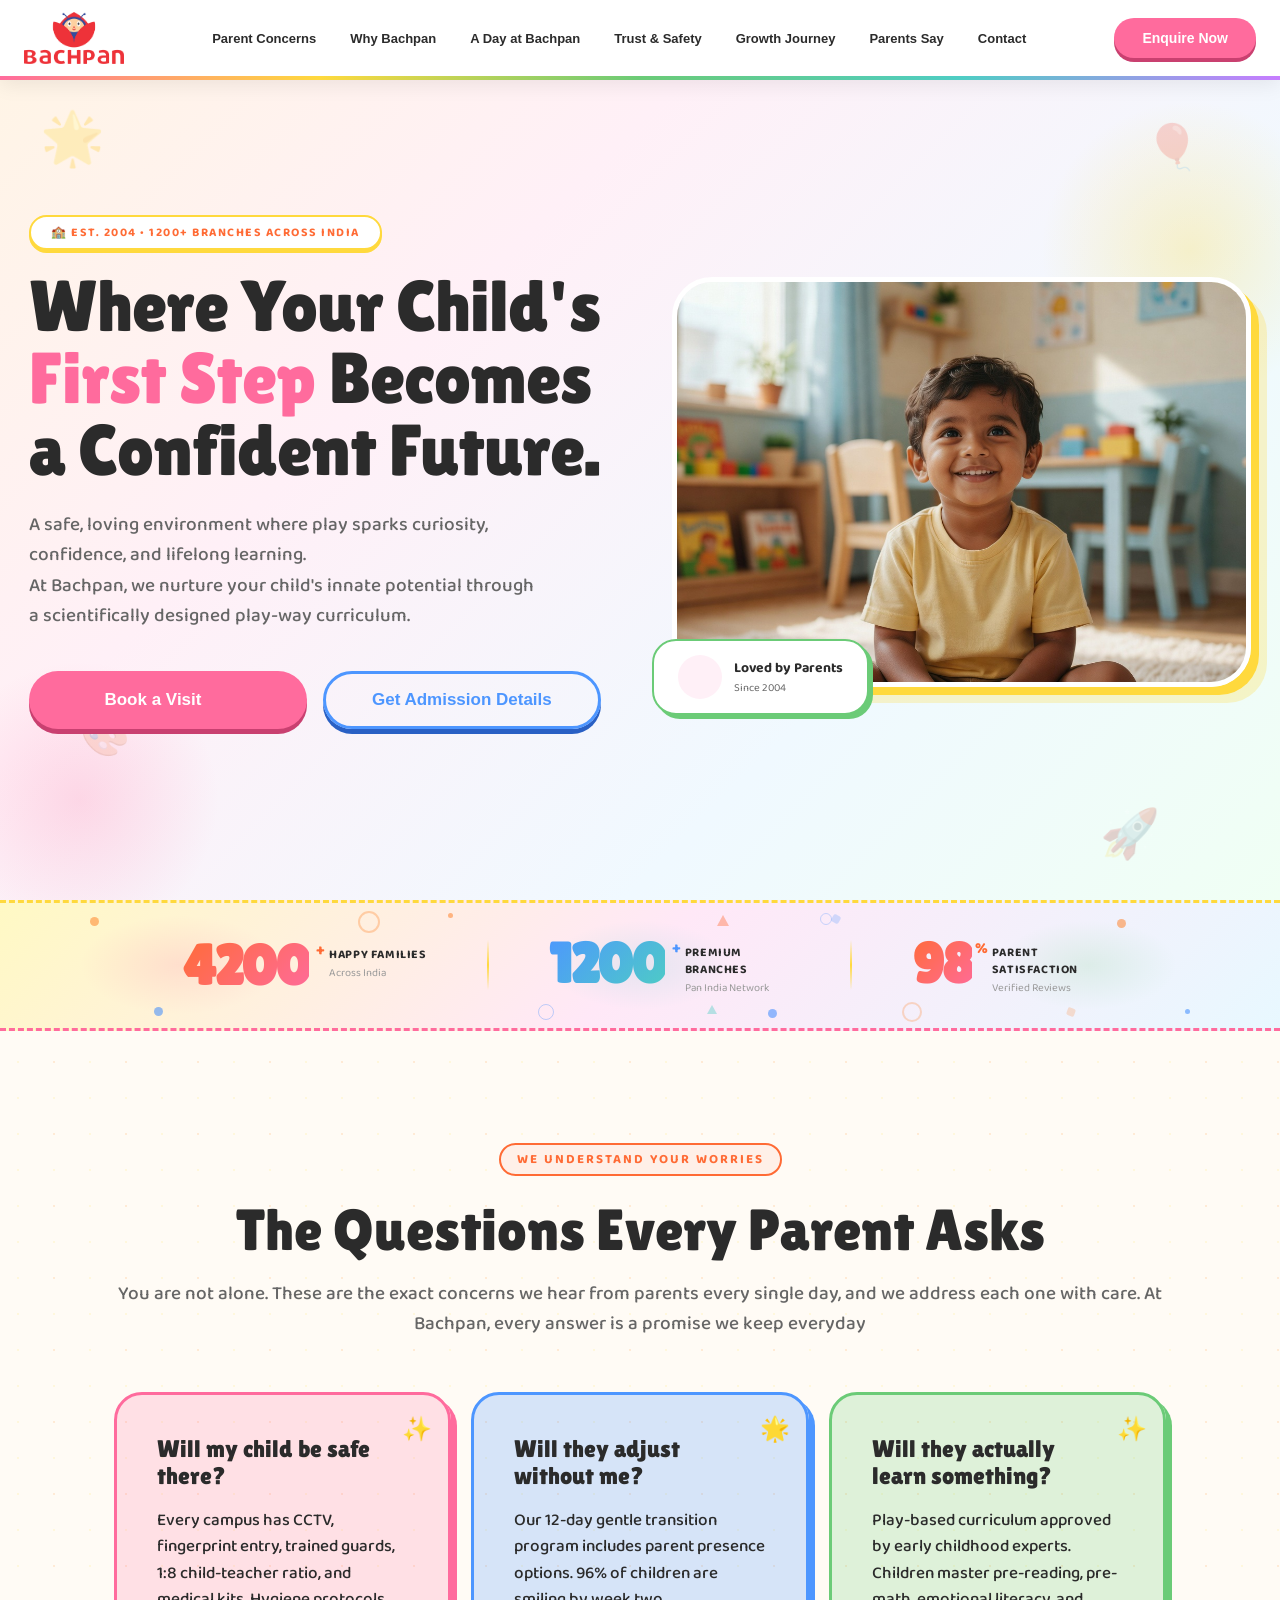
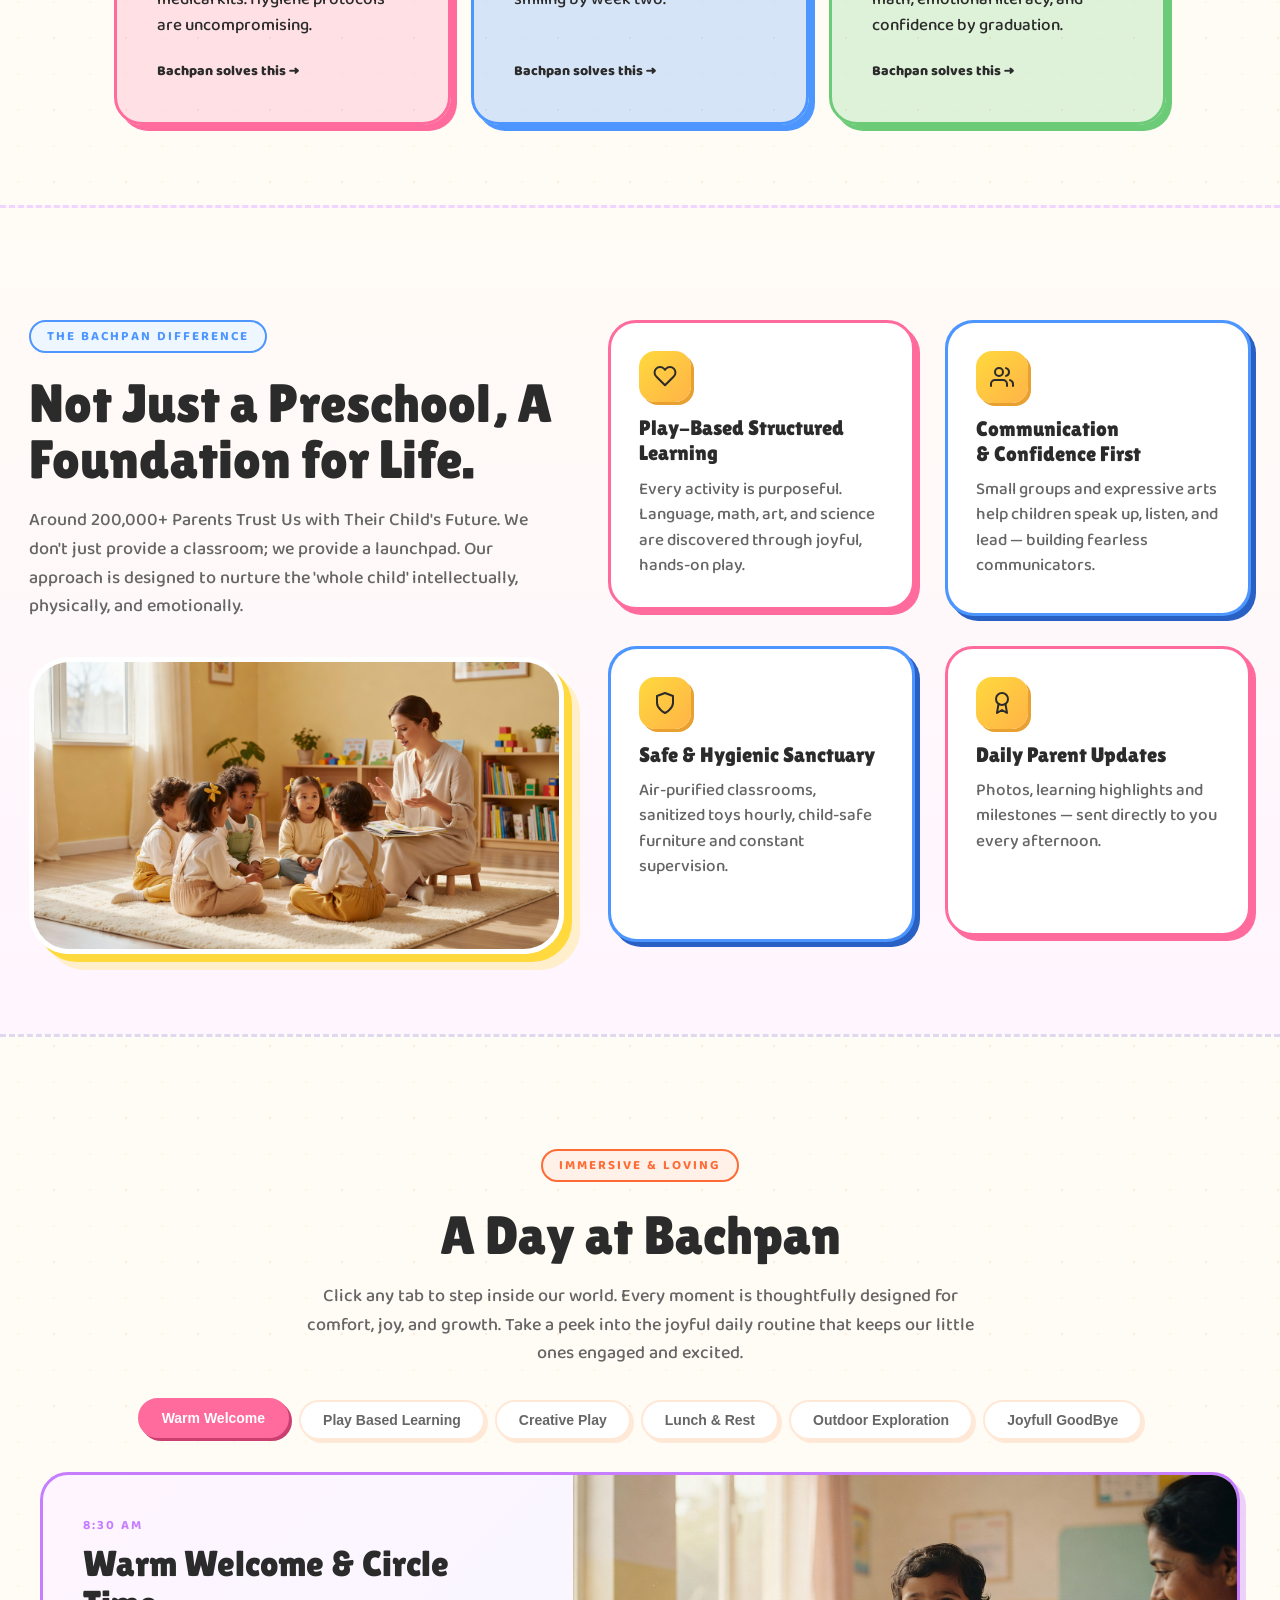
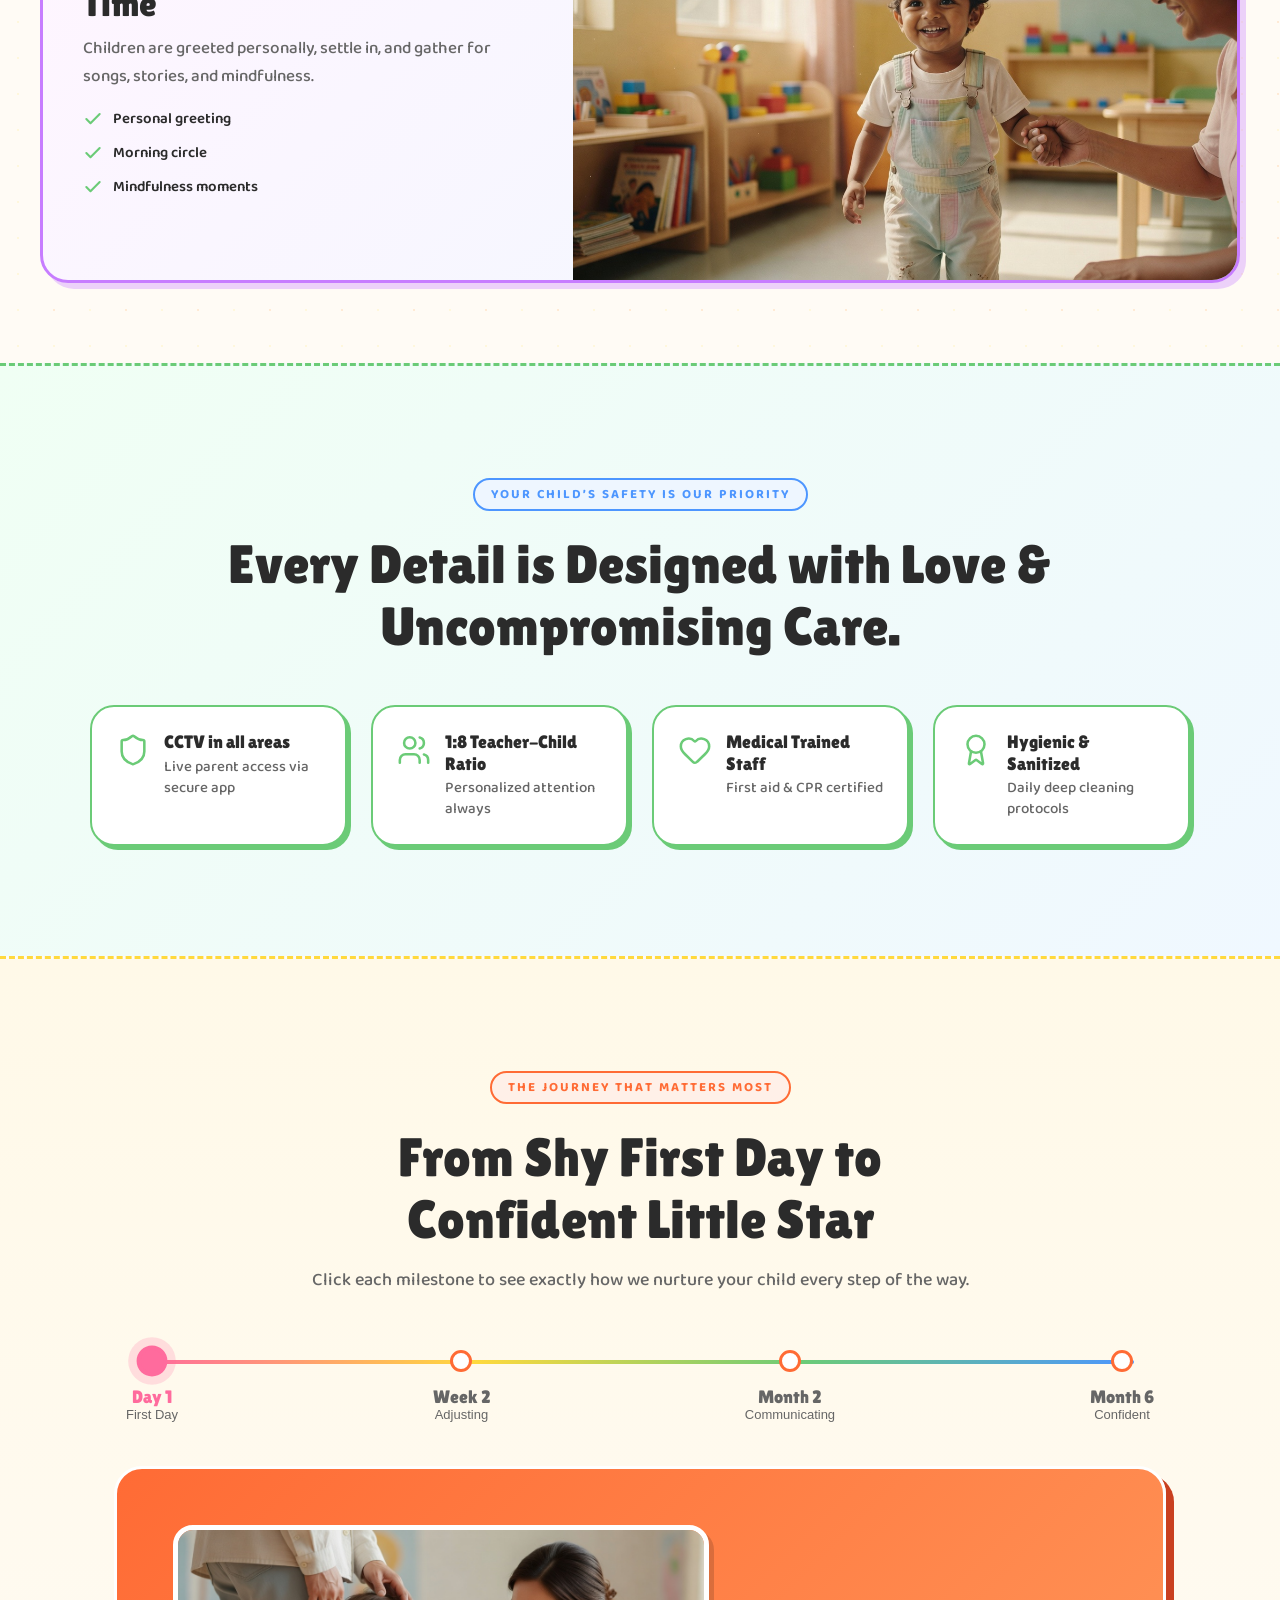
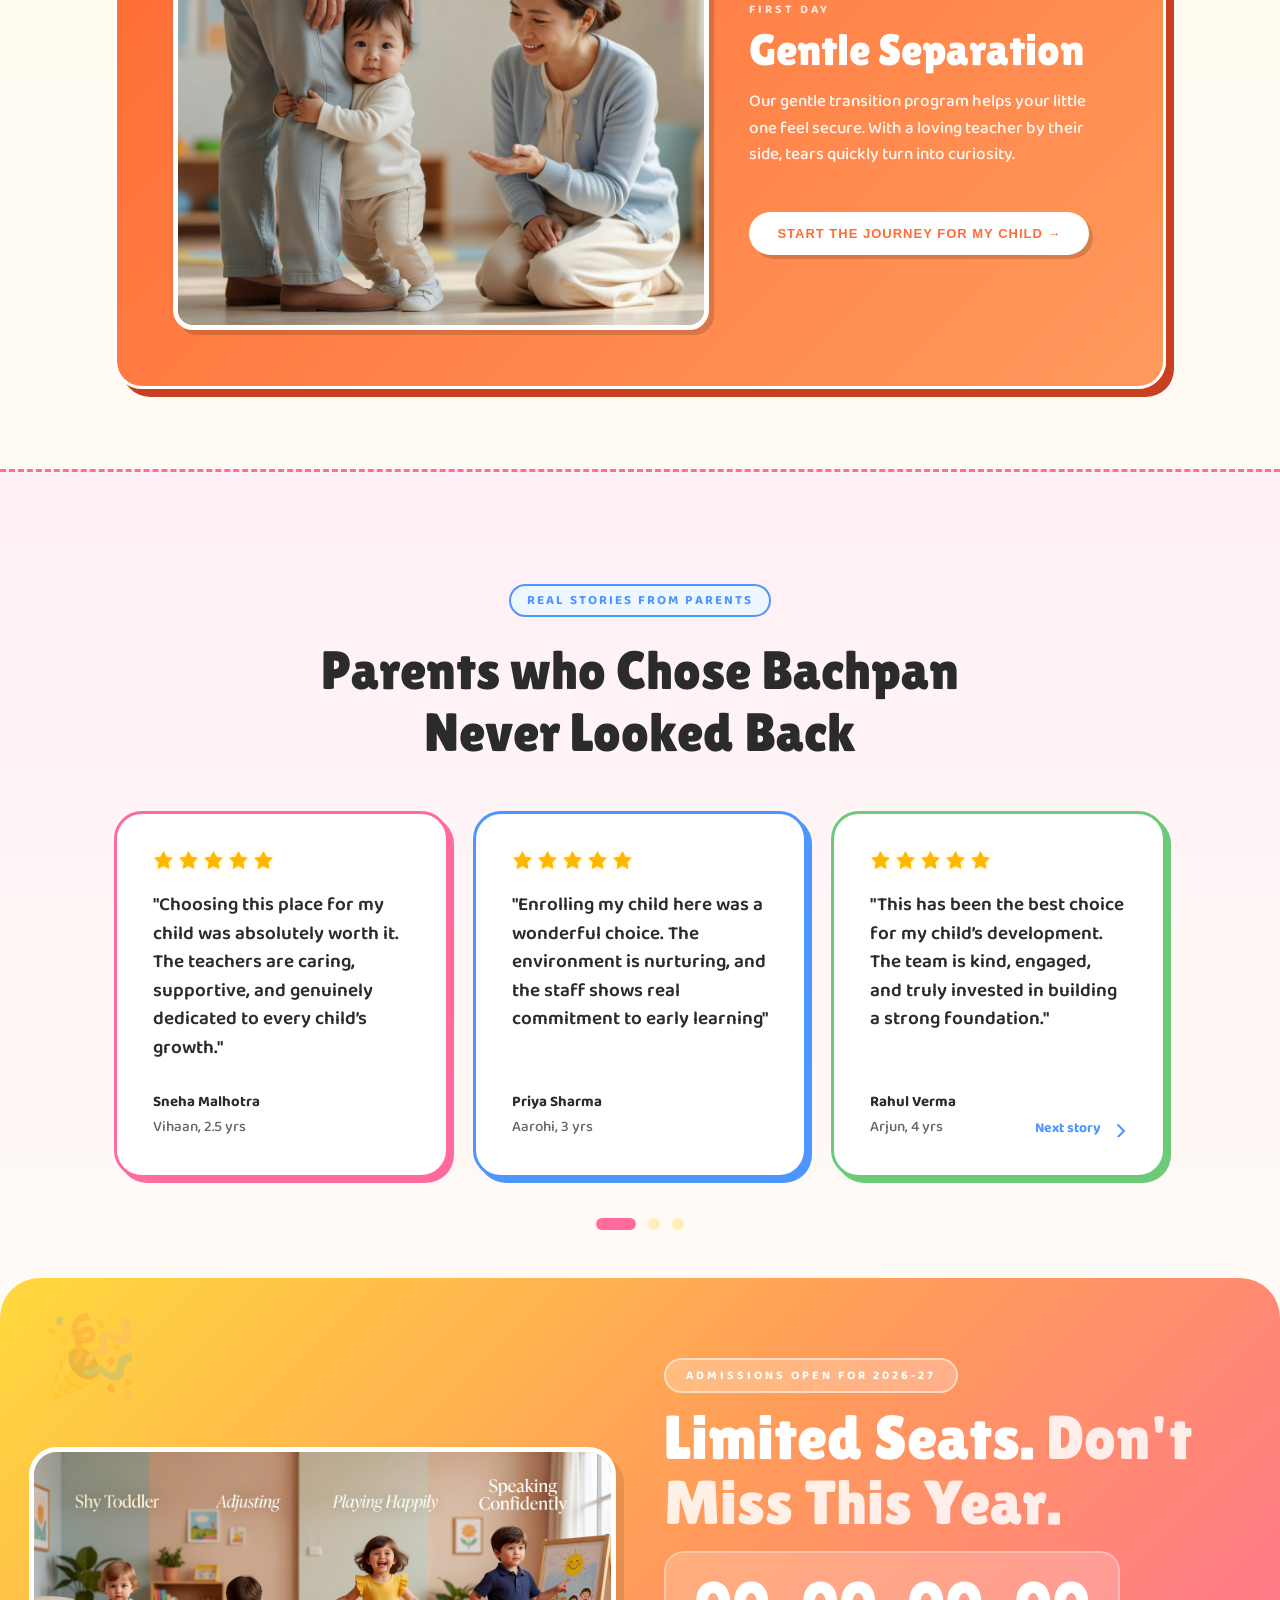
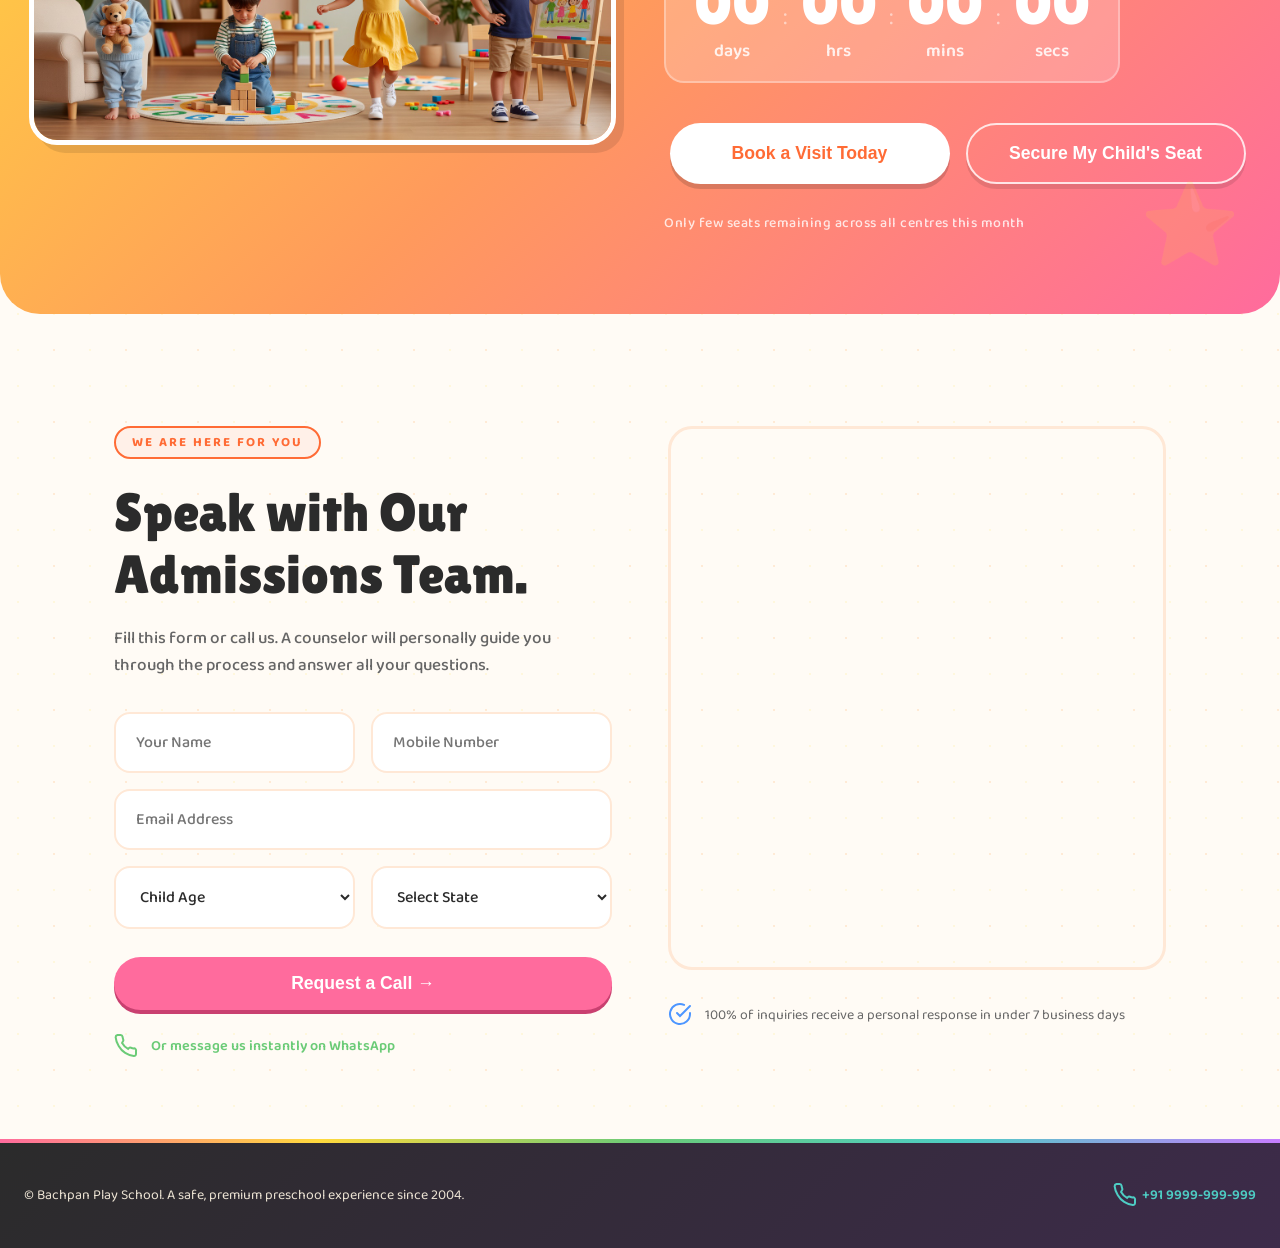
==== commit 726605a9: "Update index.html" ====
--- a/index.html
+++ b/index.html
@@ -36,22 +36,24 @@
             <!-- <button class="btn-outline" onclick="openVisitModal()">Book Visit</button> -->
             <button class="btn-solid" onclick="openAdmission()">Enquire Now</button>
             </div>
-            <button class="hamburger" onclick="toggleMobileMenu()"><i data-lucide="menu" style="width:24px;height:24px"></i></button>
-        </div>
+            <button class="hamburger" onclick="toggleMobileMenu()" id="hamburgerBtn">
+                <i data-lucide="menu" style="width:24px;height:24px" id="hamburgerIcon"></i>
+            </button>
+        </div>
+    </nav>
         <div class="mobile-menu" id="mobileMenu">
-            <button onclick="scrollTo('concerns')">Parent Concerns</button>
-            <button onclick="scrollTo('value')">Why Bachpan</button>
-            <button onclick="scrollTo('experience')">A Day at Bachpan</button>            
-            <button onclick="scrollTo('trust')">Trust &amp; Safety</button>
-            <button onclick="scrollTo('journey')">Growth Journey</button>
-            <button onclick="scrollTo('testimonials')">Parents Say</button>
-            <button onclick="scrollTo('contact')">Contact</button>
-            <div class="mobile-btns">
-            <!-- <button class="mobile-btn-outline" onclick="openVisitModal()">Book a Visit</button> -->
-            <button class="mobile-btn-solid" onclick="openAdmissionModal()">Enquire for Admission</button>
-            </div>
-        </div>
-    </nav>
+        <div class="mm-links">
+            <button onclick="mobileNav('concerns')">🏠 Parent Concerns</button>
+            <button onclick="mobileNav('values')">⭐ Why Bachpan</button>
+            <button onclick="mobileNav('experience')">🎨 A Day at Bachpan</button>
+            <button onclick="mobileNav('trust')">🛡️ Trust &amp; Safety</button>
+            <button onclick="mobileNav('journey')">🚀 Growth Journey</button>
+            <button onclick="mobileNav('testimonials')">💬 Parents Say</button>
+            <button onclick="mobileNav('contact')">📍 Contact</button>
+        </div>
+        <button class="mm-cta" onclick="openAdmissionModal()">Enquire for Admission</button>
+        </div>
+    
     
     <!-- HERO -->
     <section class="hero">
@@ -246,8 +248,8 @@
     </section>
 
     <!-- ═══ EXPERIENCE ═══ -->
-    <section class="divider" id="experience" style="padding:0;">
-    <div id="experience" style="max-width:1200px;margin:0 auto;padding:80px 24px;">
+    <section class="divider" id="experience">
+    <div  style="max-width:1200px;margin:0 auto;">
         <div class="exp-header center">
             <div class="center">
                 <div class="section-label">IMMERSIVE &amp; LOVING</div>
@@ -501,7 +503,7 @@
     <section id="testimonials">
     <div class="inner">
         <div class="center">
-        <div class="section-blue">REAL STORIES FROM REAL PARENTS</div>
+        <div class="section-blue">REAL STORIES FROM PARENTS</div>
         <h2>Parents who Chose Bachpan <br> Never Looked Back</h2>
         </div>
 
@@ -956,7 +958,23 @@
         document.getElementById('lbCounter').textContent = (lightboxIndex+1) + ' / ' + dayActivities.length;
     }
     </script>
-
+    <script>
+        function mobileNav(id) {
+  toggleMobileMenu();
+  setTimeout(() => scrollToSection(id), 300);
+}
+
+
+function toggleMobileMenu() {
+    const menu = document.getElementById('mobileMenu');
+    const icon = document.getElementById('hamburgerIcon');
+    menu.classList.toggle('open');
+    const isOpen = menu.classList.contains('open');
+    document.body.style.overflow = isOpen ? 'hidden' : '';
+    icon.setAttribute('data-lucide', isOpen ? 'x' : 'menu');
+    lucide.createIcons();
+}
+    </script>
     
 </body>
 </html>
--- a/style.css
+++ b/style.css
@@ -1,6 +1,3 @@
-/* ═══════════════════════════════════════════════════════════
-   BACHPAN PLAY SCHOOL — FUNKY CHILDISH REDESIGN
-   ═══════════════════════════════════════════════════════════ */
 
 @import url('https://fonts.googleapis.com/css2?family=Lilita+One&family=Baloo+2:wght@400;500;600;700;800&display=swap');
 
@@ -100,10 +97,10 @@
 .btn-solid:active { transform: translateY(2px); box-shadow: 0 2px 0 #c94070; }
 
 .hamburger { display: none; }
-.mobile-menu {
+/* .mobile-menu {
   display: none; flex-direction: column; gap: 12px;
   background: #FFFBF5; border-top: 3px dashed var(--sunny-yellow);
-  padding: 24px;
+  padding: 24px;j
 }
 .mobile-menu.open { display: flex; }
 .mobile-menu button { font-size: 17px; text-align: left; padding: 6px 0; color: var(--text-dark); font-weight: 600; }
@@ -112,7 +109,73 @@
   padding: 14px; border-radius: 50px;
   background: var(--candy-pink); color: white; font-size: 15px; font-weight: 700; text-align: center;
   box-shadow: 0 4px 0 #c94070;
-}
+} */
+
+
+nav {
+  z-index: 100;
+}
+
+.mobile-menu {
+  display: none;
+  flex-direction: column;
+  position: fixed;
+  top: 76px;
+  left: 0; right: 0; bottom: 0;
+  z-index: 99;
+  background: linear-gradient(135deg, #FFF0F7 0%, #F0F8FF 100%);
+  padding: 24px;
+  overflow-y: auto;
+  border-top: 4px solid transparent;
+  border-image: linear-gradient(90deg, #FF6B9D, #FFD93D, #6BCB77, #4ECDC4, #C77DFF) 1;
+}
+.mobile-menu.open { display: flex; }
+
+.mobile-menu.open { display: flex; }
+
+.mm-links {
+  
+  display: flex;
+  flex-direction: column;
+  justify-content: center;
+  gap: 4px;
+}
+.mm-links button {
+  font-family: 'Lilita One', sans-serif;
+  font-size: 22px;
+  color: #2B2B2B;
+  text-align: left;
+  padding: 10px 16px;
+  border-radius: 16px;
+  transition: all .2s;
+  background: none;
+  border: 2.5px solid transparent;
+}
+.mm-links button:hover {
+  background: white;
+  border-color: #FF6B9D;
+  box-shadow: 3px 3px 0 #FF6B9D;
+  transform: translateX(4px);
+}
+
+.mm-cta {
+  flex-shrink: 0;
+  background: #FF6B9D;
+  color: white;
+  border-radius: 50px;
+  padding: 16px;
+  font-size: 20px; 
+  font-weight: 700;
+  text-align: center;
+  box-shadow: 0 4px 0 #c94070;
+  transition: all .15s;
+  border: none;
+  font-family: 'Baloo 2', sans-serif;
+  margin-top: 16px;
+}
+.mm-cta:hover { transform: translateY(-2px); box-shadow: 0 6px 0 #c94070; }
+
+
 
 
 /* ══════════════ HERO ══════════════ */
@@ -290,7 +353,7 @@
 
 .center { text-align: center; }
 
-.concerns { max-width: 1100px; margin: 0 auto; padding: 80px 24px; }
+.concerns { max-width: 1100px; margin: 0 auto; padding: 7rem 24px 5rem; }
 .concerns .center { margin-bottom: 52px; }
 .concerns h2 {
   font-size: clamp(38px, 5vw, 58px); line-height: 1.05;
@@ -349,7 +412,7 @@
 
 #values {
   background: linear-gradient(180deg, #FFFBF5 0%, #FFF5FF 100%);
-  padding: 80px 0;
+  padding: 7rem 0 5rem;
   border-top: 3px dashed #C77DFF44;
 }
 
@@ -459,7 +522,7 @@
 /* ══════════════ SAFETY ══════════════ */
 .safety-section {
   background: linear-gradient(135deg, #F0FFF4 0%, #F0F8FF 100%);
-  padding: 80px 24px;
+  padding: 7rem 24px 5rem;
   border-top: 3px dashed var(--lime);
 }
 .safety-section h2 { font-size: clamp(38px, 4.5vw, 54px); margin-top: 10px; }
@@ -490,7 +553,7 @@
 /* ══════════════ JOURNEY TIMELINE ══════════════ */
 #journey {
   background: linear-gradient(180deg, #FFF9E8 0%, #FFFBF5 100%);
-  padding: 5rem 0;
+  padding: 7rem 0 5rem;
   border-top: 3px dashed var(--sunny-yellow);
 }
 #journey .inner { max-width: 1100px; margin: 0 auto; padding: 0 1.5rem; }
@@ -553,7 +616,7 @@
 /* ══════════════ TESTIMONIALS ══════════════ */
 #testimonials {
   background: linear-gradient(180deg, #FFF0F7 0%, #FFFBF5 100%);
-  padding: 5rem 0 8rem;
+  padding: 7rem 0 5rem;
   border-top: 3px dashed var(--candy-pink);
 }
 #testimonials .inner { max-width: 1100px; margin: 0 auto; padding: 0 1.5rem; }
@@ -574,13 +637,12 @@
 .testimonial-wrap:hover { transform: translateY(-6px) rotate(-0.5deg); }
 
 /* Alternate card border colors */
-.testimonial-wrap:nth-child(3n+1) { border: 3px solid var(--candy-pink); box-shadow: 5px 5px 0 var(--candy-pink); }
-.testimonial-wrap:nth-child(3n+2) { border: 3px solid var(--hot-blue); box-shadow: 5px 5px 0 var(--hot-blue); }
-.testimonial-wrap:nth-child(3n+3) { border: 3px solid var(--lime); box-shadow: 5px 5px 0 var(--lime); }
-
-.testimonial-wrap:nth-child(3n+1):hover { box-shadow: 8px 8px 0 var(--candy-pink); }
-.testimonial-wrap:nth-child(3n+2):hover { box-shadow: 8px 8px 0 var(--hot-blue); }
-.testimonial-wrap:nth-child(3n+3):hover { box-shadow: 8px 8px 0 var(--lime); }
+.t-color-0 { border: 3px solid var(--candy-pink); box-shadow: 5px 5px 0 var(--candy-pink); }
+.t-color-0:hover { box-shadow: 8px 8px 0 var(--candy-pink); }
+.t-color-1 { border: 3px solid var(--hot-blue); box-shadow: 5px 5px 0 var(--hot-blue); }
+.t-color-1:hover { box-shadow: 8px 8px 0 var(--hot-blue); }
+.t-color-2 { border: 3px solid var(--lime); box-shadow: 5px 5px 0 var(--lime); }
+.t-color-2:hover { box-shadow: 8px 8px 0 var(--lime); }
 
 .stars { display: flex; gap: .25rem; margin-bottom: 1.25rem; }
 .star-icon { color: var(--sunny-yellow); filter: drop-shadow(0 0 2px #FFD93D88); }
@@ -836,7 +898,8 @@
 /* ══════════════ SECTION COMMON ══════════════ */
 .inner { max-width: 1100px; margin: 0 auto; padding: 0 1.5rem; }
 .divider { border-top: 3px dashed #e0d8f0; }
-#experience > div { max-width: 1200px; margin: 0 auto; padding: 30px 24px; }
+#experience > div { max-width: 1200px; margin: 0 auto;}
+#experience {padding:7rem 24px 5rem;}
 
 
 /* ══════════════ RESPONSIVE ══════════════ */
@@ -872,7 +935,7 @@
 
 
 
-/* ── Tablet Landscape: 1024px ── */
+
 /* ══════════════ RESPONSIVE ══════════════ */
 
 /* ── Tablet Landscape: 1024px ── */
@@ -927,12 +990,25 @@
   }
 
   /* CONCERNS */
-  .concerns { padding: 60px 24px; }
+  
   .concerns-grid { grid-template-columns: repeat(3, 1fr); gap: 12px; }
   .concern-card { padding: 24px 16px; }
   .concern-q { font-size: 21px; } 
 
   .timeline-detail {grid-template-columns: 1.5fr 1fr!important; padding: 35px;}
+
+  /* FINAL CTA — reorder elements */
+  #final-cta .cta-inner { display: flex; flex-direction: column; align-items: center; gap:1.3rem;}
+  #final-cta .cta-content-col { display: contents; }
+  #final-cta .cta-admissions-badge { order: 1; }
+  #final-cta h2 { order: 2; margin:0;}
+  #final-cta .cta-image-col { order: 3; width: 100%; }
+  #final-cta .countdown { order: 4; margin-bottom: 0; gap: 1.2rem; width: 100%; justify-content: center;}
+  #final-cta .cta-btns { order: 5; width: 100%; }
+  #final-cta .cta-note { order: 6; margin-top: 0;}
+  
+  /* TESTIMONIAL SECTION */  
+  .testimonials-grid { grid-template-columns: repeat(2, 1fr); }
 }
 
 /* ── Tablet Portrait / Large Phone: 768px ── */
@@ -992,8 +1068,7 @@
     padding: 10px 20px;
   }
 
-  /* OTHER SECTIONS */
-  
+  /* OTHER SECTIONS */  
   .safety-grid { grid-template-columns: 1fr 1fr; }
   .contact-grid { grid-template-columns: 1fr; }
   .exp-panel.active { grid-template-columns: 1fr  1.5fr; }
@@ -1039,6 +1114,14 @@
   .bst-desc { max-width: 72px; margin-left: 0; padding-top: 0; text-align: center; }
   .bst-desc-title { font-size: 9px; }
   .bst-desc-sub { font-size: 8px; }
+  
+  /* LIMITED SEATS SECTION */  
+  #final-cta .countdown { order: 4; margin-bottom: 0; gap: .1rem;}
+  .cta-btns { flex-direction: column; }
+  .btn-cta-primary, .btn-cta-outline { max-width: 100%; width: 100%; }
+  
+  /* TESTIMONIAL GRID */  
+  .testimonials-grid { grid-template-columns: 1fr; }
 
   /* OTHER SECTIONS */  
   .concerns-grid { grid-template-columns: 1fr; gap: 24px;}
@@ -1051,7 +1134,7 @@
   .values-right { grid-template-columns: 1fr; gap:24px}
   .exp-tabs { display: grid; grid-template-columns: 1fr 1fr; }
   .exp-tab {padding: 10px;}
-  #experience > div { max-width: 1200px; margin: 0 auto; padding: 30px 0px;}
+  #experience > div { max-width: 1200px; margin: 0 auto;}
   .exp-panel.active { grid-template-columns: 1fr; }
   .exp-img img { border-top-right-radius: 0; border-bottom-right-radius: 25px; border-bottom-left-radius: 25px;}
   .exp-content { padding: 40px 24px 0 24px;}
@@ -1063,5 +1146,5 @@
   #journey-p { font-size: 19px;}
   #final-cta {text-align: center;}
   #final-cta::before {opacity: 0.25; top: 196px; left: 0px;}
-  #final-cta::after {opacity: 0.25;}
-}
+  #final-cta::after {opacity: 0.25;}  
+}
